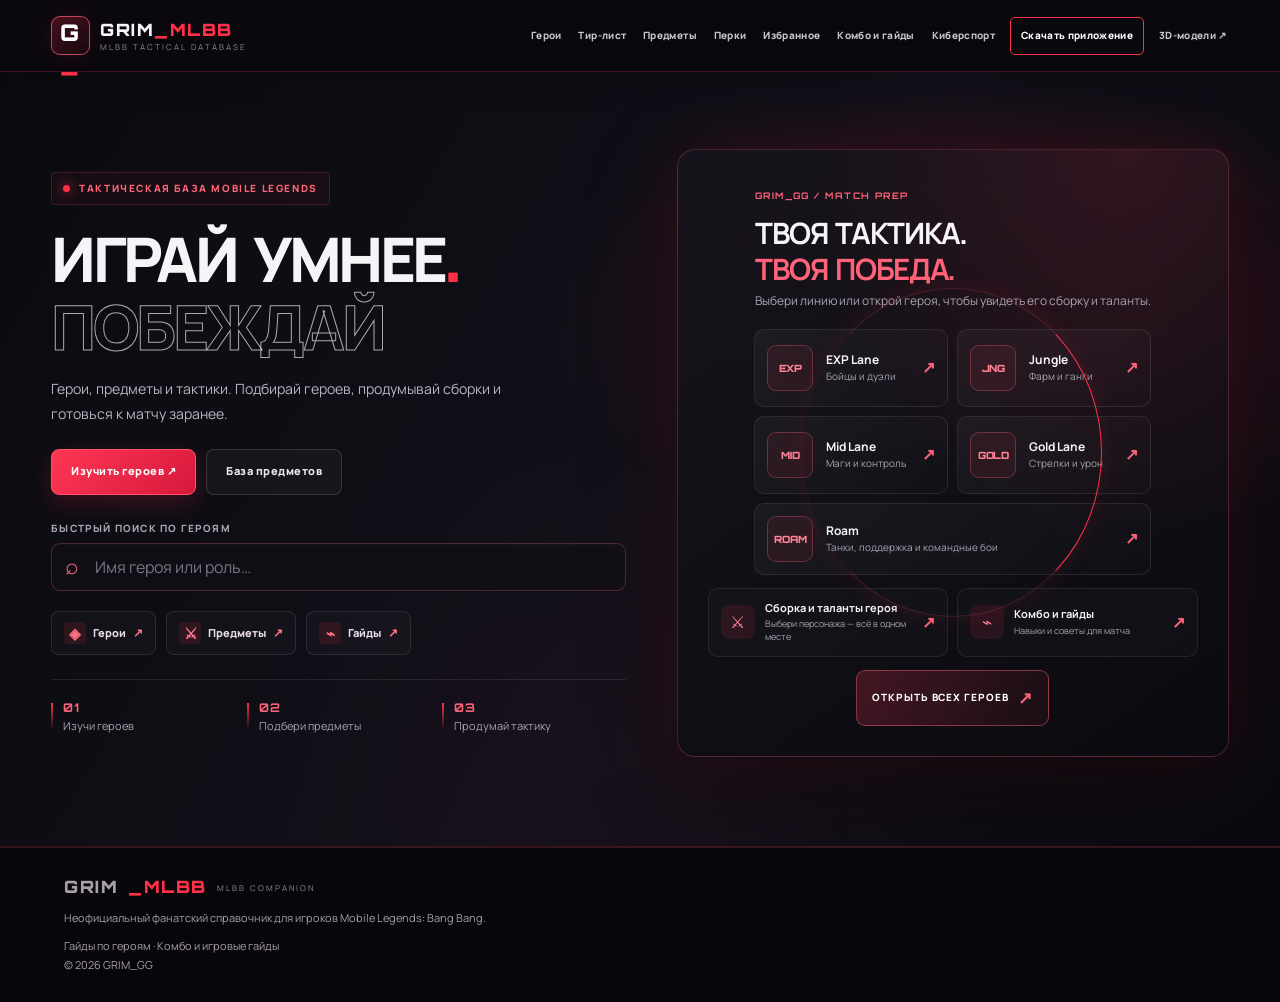
==== index.html @ c2c5fbc9 "Исправить текст и грамматику интерфейса Grim_gg" ====
<!doctype html>
<html lang="ru">
<head>
  <meta charset="utf-8">
  <meta name="viewport" content="width=device-width,initial-scale=1">
  <meta name="theme-color" content="#09080c">
  <meta name="mobile-web-app-capable" content="yes">
  <meta name="apple-mobile-web-app-capable" content="yes">
  <meta name="apple-mobile-web-app-status-bar-style" content="black-translucent">
  <link rel="manifest" href="manifest.webmanifest?v=2">
  <meta name="color-scheme" content="dark">
  <meta name="google-site-verification" content="r26Y9b_Xno3qT_99X2WC50KTbfL9F_zotZzxkOzpjQU" />
  <meta property="og:type" content="website">
  <meta property="og:locale" content="ru_UA">
  <meta property="og:site_name" content="Grim_gg">
  <meta property="og:title" content="Grim_gg — тактическая база Mobile Legends">
  <meta property="og:description" content="Изучай героев, подбирай сборки, настраивай таланты и тренируй комбо в Grim_gg — неофициальной тактической базе MLBB.">
  <meta property="og:url" content="https://2002ufepab-debug.github.io/Grim-gg-/">
  <meta name="twitter:card" content="summary">
  <link rel="canonical" href="https://2002ufepab-debug.github.io/Grim-gg-/">
  <link rel="icon" href="favicon.svg" type="image/svg+xml">
  <link rel="preconnect" href="https://fonts.googleapis.com">
  <link rel="preconnect" href="https://fonts.gstatic.com" crossorigin>
  <meta name="description" content="Grim_gg — неофициальная тактическая база Mobile Legends: герои по ролям, предметы, сборки, таланты, комбо и гайды.">
  <title>Grim_gg — тактическая база Mobile Legends</title>
  <link rel="stylesheet" href="styles.css?v=60">
  <link rel="stylesheet" href="talents.css?v=11">
  <link rel="stylesheet" href="layout-wide.css?v=18">
  <link rel="stylesheet" href="visual-refresh.css?v=2">
  <link rel="stylesheet" href="premium-update.css?v=8">
  <link rel="stylesheet" href="mobile-optimization.css?v=41">
  <script src="script.js?v=114" defer></script>
  <script src="talents.js?v=23" defer></script>
</head>
<body>
<a class="skip-link" href="#main-content">Перейти к содержимому</a>
<header class="site-header">
  <a class="brand" href="?page=home" aria-label="GRIM_GG — главная">
    <span class="brand-symbol">G<span>_</span></span>
    <span>GRIM<span class="red">_MLBB</span><small>MLBB TACTICAL DATABASE</small></span>
  </a>
  <button type="button" class="menu-toggle" id="menuToggle" aria-label="Открыть меню" aria-controls="nav" aria-expanded="false">☰</button>
  <nav class="nav" id="nav" aria-label="Основная навигация">
    <a href="?page=heroes">Герои</a>
    <a href="?page=tierlist">Тир-лист</a>
    <a href="?page=items">Предметы</a>
    <a href="?page=perks">Перки</a>
    <a href="?page=favorites">Избранное</a>
    <a href="?page=guides">Комбо и гайды</a>
    <a href="?page=esports">Киберспорт</a>
    <a class="nav-download" href="?page=download">Скачать приложение</a>
    <a href="https://mlbb.tools/models" target="_blank" rel="noopener noreferrer">3D-модели ↗</a>
  </nav>
</header>

<main id="main-content" data-ui-version="grim-mlbb-home-2">
<section class="hero-section" id="home">
  <div class="hero-copy">
    <div class="eyebrow"><span class="live-dot"></span> ТАКТИЧЕСКАЯ БАЗА MOBILE LEGENDS</div>
    <h1>ИГРАЙ УМНЕЕ<span class="red">.</span><br><span class="outline">ПОБЕЖДАЙ</span></h1>
    <p class="hero-desc">Герои, предметы и тактики. Подбирай героев, продумывай сборки и готовься к матчу заранее.</p>
    <div class="hero-actions">
      <a class="btn btn-red" href="?page=heroes">Изучить героев ↗</a>
      <a class="btn btn-ghost" href="?page=items">База предметов</a>
    </div>
    <div class="quick-hero-search" role="search">
      <label for="quickHeroSearch">БЫСТРЫЙ ПОИСК ПО ГЕРОЯМ</label>
      <div class="quick-hero-search-field">
        <input id="quickHeroSearch" type="search" autocomplete="off" placeholder="Имя героя или роль…" aria-label="Быстрый поиск героя" aria-controls="quickHeroResults" aria-autocomplete="list">
      </div>
      <div class="quick-hero-results" id="quickHeroResults" role="listbox" aria-label="Результаты поиска героев" hidden></div>
    </div>
    <nav class="hero-shortcuts" aria-label="Быстрый доступ к разделам">
      <a href="?page=heroes"><span class="shortcut-icon" aria-hidden="true">◈</span> Герои <span aria-hidden="true">↗</span></a>
      <a href="?page=items"><span class="shortcut-icon" aria-hidden="true">⚔</span> Предметы <span aria-hidden="true">↗</span></a>
      <a href="?page=guides"><span class="shortcut-icon" aria-hidden="true">⌁</span> Гайды <span aria-hidden="true">↗</span></a>
    </nav>
    <div class="hero-stats">
      <div><strong>01</strong><span>Изучи героев</span></div>
      <div><strong>02</strong><span>Подбери предметы</span></div>
      <div><strong>03</strong><span>Продумай тактику</span></div>
    </div>
  </div>
  <div class="hero-art home-hub" aria-label="Быстрый доступ к героям и тактике">
    <div class="home-hub-heading">
      <span class="hero-feature-label">GRIM_GG / MATCH PREP</span>
      <h2>ТВОЯ ТАКТИКА.<br><span>ТВОЯ ПОБЕДА.</span></h2>
      <p>Выбери линию или открой героя, чтобы увидеть его сборку и таланты.</p>
    </div>
    <div class="home-lane-grid" aria-label="Разделы по ролям">
      <a class="home-lane-card" href="?page=heroes&amp;role=Боец" data-home-role="Боец"><span class="home-lane-icon">EXP</span><strong>EXP Lane</strong><small>Бойцы и дуэли</small><span class="home-lane-arrow">↗</span></a>
      <a class="home-lane-card" href="?page=heroes&amp;role=Убийца" data-home-role="Убийца"><span class="home-lane-icon">JNG</span><strong>Jungle</strong><small>Фарм и ганги</small><span class="home-lane-arrow">↗</span></a>
      <a class="home-lane-card" href="?page=heroes&amp;role=Маг" data-home-role="Маг"><span class="home-lane-icon">MID</span><strong>Mid Lane</strong><small>Маги и контроль</small><span class="home-lane-arrow">↗</span></a>
      <a class="home-lane-card" href="?page=heroes&amp;role=Стрелок" data-home-role="Стрелок"><span class="home-lane-icon">GOLD</span><strong>Gold Lane</strong><small>Стрелки и урон</small><span class="home-lane-arrow">↗</span></a>
      <a class="home-lane-card home-lane-wide" href="?page=heroes" data-home-role="Все"><span class="home-lane-icon">ROAM</span><strong>Roam</strong><small>Танки, поддержка и командные бои</small><span class="home-lane-arrow">↗</span></a>
    </div>
    <div class="home-feature-links">
      <a class="home-feature-link" href="?page=heroes"><span class="home-feature-mark">⚔</span><span><strong>Сборка и таланты героя</strong><small>Выбери персонажа — всё в одном месте</small></span><span class="home-lane-arrow">↗</span></a>
      <a class="home-feature-link" href="?page=guides"><span class="home-feature-mark">⌁</span><span><strong>Комбо и гайды</strong><small>Навыки и советы для матча</small></span><span class="home-lane-arrow">↗</span></a>
    </div>
    <a class="home-all-heroes" href="?page=heroes">ОТКРЫТЬ ВСЕХ ГЕРОЕВ <span aria-hidden="true">↗</span></a>
  </div>

</section>

<section class="section section-muted" id="heroes">
  <div class="section-heading">
    <div><div class="eyebrow">01 / HERO DATABASE</div><h2>БАЗА <span class="red">ГЕРОЕВ</span></h2></div>
    <p>Ищи персонажей, фильтруй роли и сохраняй любимых.</p>
  </div>
  <input class="search" id="heroSearch" type="search" placeholder="Поиск героя…" aria-label="Поиск героя">
  <div class="filter-row" id="roleFilters">
    <button class="filter active" data-role="Все" data-role-count="Все">Все роли <span class="role-count">0</span></button>
    <button class="filter" data-role="Убийца" data-role-count="Убийца">Убийцы <span class="role-count">0</span></button>
    <button class="filter" data-role="Маг" data-role-count="Маг">Маги <span class="role-count">0</span></button>
    <button class="filter" data-role="Стрелок" data-role-count="Стрелок">Стрелки <span class="role-count">0</span></button>
    <button class="filter" data-role="Боец" data-role-count="Боец">Бойцы <span class="role-count">0</span></button>
    <button class="filter" data-role="Танк" data-role-count="Танк">Танки <span class="role-count">0</span></button>
    <button class="filter" data-role="Поддержка" data-role-count="Поддержка">Поддержка <span class="role-count">0</span></button>
  </div>
  <p class="count" id="heroCount" aria-live="polite" aria-atomic="true"></p>
  <div class="hero-grid" id="heroGrid"><p class="loading">Загружаем базу героев...</p></div>
  <p class="fine-print" id="heroSourceNote">Каталог героев и изображения предоставлены сторонним сообществом. Это неофициальные материалы, которые могут отставать от текущего патча.</p>
</section>


<section class="section section-muted page-hidden" id="hero-detail" aria-live="polite">
  <div class="section-heading">
    <div><div class="eyebrow">HERO INTELLIGENCE / PROFILE</div><h2>ПРОФИЛЬ <span class="red">ГЕРОЯ</span></h2></div>
    <a class="btn btn-ghost" href="?page=heroes">← Все герои</a>
  </div>
  <div id="heroDetailPage"></div>
</section>

<section class="section section-muted" id="tierlist">
  <div class="section-heading">
    <div><div class="eyebrow">02 / HERO TIER LIST</div><h2>ТИР-ЛИСТ <span class="red">ГЕРОЕВ</span></h2></div>
    <p>Ищи героев по имени и фильтруй список по уровню силы и ролям.</p>
  </div>
  <div class="tier-disclaimer">
    <strong>Тир-лист по общей статистике · патч 2.2.16a · 15.10.2026</strong>
    <p>Ранги отражают общий срез всех рангов, а не отдельную силу на каждой линии. Процент побед не отражает всей картины: на результат влияют сложность героя, составы команд и уровень игроков. <a href="https://mlbbhub.com/tier-list" target="_blank" rel="noopener noreferrer">Источник статистики MLBBHub</a>.</p>
  </div>
  <input class="search tier-search" id="tierSearch" type="search" placeholder="Найти героя в тир-листе…" aria-label="Поиск героя в тир-листе">
  <div class="filter-row tier-filters" id="tierFilters" aria-label="Фильтр по уровню">
    <button class="filter active" data-tier="Все">Все уровни</button>
    <button class="filter" data-tier="S">S — сильные</button>
    <button class="filter" data-tier="A">A — надёжные</button>
    <button class="filter" data-tier="B">B — средний уровень</button>
    <button class="filter" data-tier="C">C — ситуативные выборы</button>
    <button class="filter" data-tier="D">D — слабее в текущем срезе</button>
  </div>
  <div class="filter-row tier-role-filters" id="tierRoleFilters" aria-label="Фильтр по классу героя">
    <button class="filter active" data-tier-role="Все">Все классы</button>
    <button class="filter" data-tier-role="Убийца">Убийцы</button>
    <button class="filter" data-tier-role="Маг">Маги</button>
    <button class="filter" data-tier-role="Стрелок">Стрелки</button>
    <button class="filter" data-tier-role="Боец">Бойцы</button>
    <button class="filter" data-tier-role="Танк">Танки</button>
    <button class="filter" data-tier-role="Поддержка">Поддержка</button>
  </div>
  <p class="count" id="tierCount" aria-live="polite"></p>
  <div class="tier-grid" id="tierGrid"><p class="loading">Подготавливаем тир-лист...</p></div>
  <p class="fine-print">В тир-листе показаны герои, загруженные в базу на этом устройстве. Ранги основаны на общем срезе статистики всех рангов и не являются официальной оценкой разработчика. Перепроверяй рейтинг после крупных обновлений: баланс и эффективность героев могут меняться.</p>
</section>





<section class="section" id="items">
  <div class="section-heading">
    <div><div class="eyebrow">03 / ITEM DATABASE</div><h2>БАЗА <span class="red">ПРЕДМЕТОВ</span></h2></div>
    <p>Изучай назначение предметов и подбирай экипировку с учётом состава соперника.</p>
  </div>
  <input class="search" id="itemSearch" type="search" placeholder="Название или эффект…" aria-label="Поиск предмета">
  <div class="filter-row" id="itemFilters" aria-label="Категория предметов">
    <button class="filter active" data-category="Все">Все</button>
    <button class="filter" data-category="Attack">Физический урон</button>
    <button class="filter" data-category="Magic">Магия</button>
    <button class="filter" data-category="Defense">Защита</button>
    <button class="filter" data-category="Movement">Обувь</button>
    <button class="filter" data-category="Other">Прочее</button>
  </div>
  <p class="filter-caption">Быстрый подбор по задаче</p>
  <div class="filter-row item-purpose-filters" id="itemPurposeFilters" aria-label="Фильтр по назначению предмета">
    <button class="filter active" data-item-purpose="Все">Любое назначение</button>
    <button class="filter" data-item-purpose="Крит">Крит</button>
    <button class="filter" data-item-purpose="Скорость атаки">Скорость атаки</button>
    <button class="filter" data-item-purpose="Пробивание">Пробивание</button>
    <button class="filter" data-item-purpose="Антихил">Против лечения</button>
    <button class="filter" data-item-purpose="Выживаемость">Выживаемость</button>
    <button class="filter" data-item-purpose="Лечение и щиты">Лечение и щиты</button>
    <button class="filter" data-item-purpose="Перезарядка">Перезарядка</button>
  </div>
  <div class="item-tools">
    <label class="item-sort-label" for="itemSort">Сортировка
      <select id="itemSort" class="item-sort">
        <option value="default">По умолчанию</option>
        <option value="name">По названию</option>
        <option value="favorites">Избранное сначала</option>
      </select>
    </label>
    <label class="item-favorites-toggle"><input type="checkbox" id="itemOnlyFavorites"> Только избранное</label>
  </div>
  <p class="count" id="itemCount" aria-live="polite" aria-atomic="true"></p>
  <div class="item-grid" id="itemGrid"></div>
  <p class="fine-print">Описания объясняют назначение предметов. Точные параметры, цены и эффекты проверяй в клиенте игры после обновлений.</p>
</section>

<section class="section" id="perks">
  <div class="section-heading">
    <div><div class="eyebrow">04 / SPELLS & BLESSINGS</div><h2>ПЕРКИ <span class="red">И ЗАКЛИНАНИЯ</span></h2></div>
    <p>Возмездие и его усиления, а также четыре роум-благословения. Роум — это эффект, связанный с обувью, а не отдельная пара ботинок.</p>
  </div>
  <input class="search" id="perkSearch" type="search" placeholder="Поиск заклинания или эффекта…" aria-label="Поиск заклинания или эффекта">
  <div class="filter-row" id="perkFilters">
    <button class="filter active" data-perk-category="Все">Все</button>
    <button class="filter" data-perk-category="Jungle">Возмездие</button>
    <button class="filter" data-perk-category="Roam">Роум</button>
  </div>
  <p class="count" id="perkCount" aria-live="polite" aria-atomic="true"></p>
  <div class="item-grid" id="perkGrid"></div>
  <p class="fine-print">Названия и эффекты могут меняться после обновлений MLBB. Сверяй детали с актуальной версией игры.</p>
</section>

<section class="section section-muted" id="builds">
  <div class="section-heading">
    <div><div class="eyebrow">05 / BUILD LAB</div><h2>СБОРКИ <span class="red">И ТАЛАНТЫ</span></h2></div>
    <p>Каталог сборок для всех загруженных героев. Выбирай роль, находи персонажа и открывай варианты экипировки, эмблем и боевых заклинаний.</p>
  </div>
  <div class="build-hero-picker">
    <div class="build-hero-picker-heading"><h3>ВСЕ ГЕРОИ</h3><span>Выбери любого персонажа — сборка и таланты откроются ниже</span></div>
    <label class="build-hero-picker-search-label" for="buildHeroPickerSearch">Найти героя в каталоге</label>
    <input class="search build-hero-picker-search" id="buildHeroPickerSearch" type="search" autocomplete="off" placeholder="Например: Клинт, Фанни, Кадита…" aria-label="Поиск героя в списке сборок и талантов">
    <p class="build-hero-picker-count" id="buildHeroPickerCount" aria-live="polite">Загружаем список героев…</p>
    <div class="build-hero-avatars" id="buildHeroAvatars" aria-label="Все герои для выбора сборки и талантов"></div>
  </div>
  <input class="search build-search" id="buildSearch" type="search" placeholder="Найти героя для сборки…" aria-label="Поиск героя для сборки">
  <div class="filter-row" id="buildFilters" aria-label="Фильтр сборок по роли">
    <button class="filter active" data-build-role="Все">Все роли</button>
    <button class="filter" data-build-role="Убийца">Убийцы</button>
    <button class="filter" data-build-role="Маг">Маги</button>
    <button class="filter" data-build-role="Стрелок">Стрелки</button>
    <button class="filter" data-build-role="Боец">Бойцы</button>
    <button class="filter" data-build-role="Танк">Танки</button>
    <button class="filter" data-build-role="Поддержка">Поддержка</button>
  </div>
  <p class="count" id="buildCount" aria-live="polite"></p>
  <div class="build-grid" id="buildGrid"></div>
  <p class="fine-print">Для героев без индивидуальной карточки используется стартовый шаблон по роли. Он помечен отдельно и не выдаётся за проверенную мета-сборку. Актуальность предметов и талантов зависит от патча и состава соперника.</p>
</section>

<section class="section" id="favorites">
  <div class="section-heading">
    <div><div class="eyebrow">06 / YOUR COLLECTION</div><h2>МОЁ <span class="red">ИЗБРАННОЕ</span></h2></div>
    <p>Герои и предметы, которые ты добавил в избранное на этом устройстве.</p>
  </div>
  <div class="filter-row">
    <button class="filter active" id="favHeroesTab">Герои</button>
    <button class="filter" id="favItemsTab">Предметы</button>
  </div>
  <div class="hero-grid" id="favoritesGrid"></div>
  <p class="fine-print">Избранное хранится локально в браузере этого устройства.</p>
</section>

<section class="section section-muted" id="guides">
  <div class="section-heading">
    <div><div class="eyebrow">07 / SKILL LAB</div><h2>КОМБО <span class="red">И ГАЙДЫ</span></h2></div>
    <p>Пошаговые последовательности навыков и короткие игровые подсказки. Выбирай героя и тренируй комбо в своём темпе.</p>
  </div>
  <div class="combo-intro">
    <div class="combo-intro-mark" aria-hidden="true">⌁</div>
    <div><strong>ТРЕНИРУЙ ПОРЯДОК, А НЕ ПРОСТО НАЖАТИЯ</strong><p>Сначала отработай последовательность без спешки, затем добавляй перемещение, базовые атаки и выбор цели.</p></div>
  </div>
  <label class="combo-search-label" for="comboSearch">Найти героя или ситуацию</label>
  <input class="search combo-search" id="comboSearch" type="search" placeholder="Например, Фанни или контроль..." aria-label="Поиск комбо по герою или ситуации">
  <div class="filter-row combo-filters" id="comboFilters" aria-label="Фильтр комбо по роли">
    <button class="filter active" data-combo-role="Все">Все комбо</button>
    <button class="filter" data-combo-role="Убийца">Убийцы</button>
    <button class="filter" data-combo-role="Маг">Маги</button>
    <button class="filter" data-combo-role="Стрелок">Стрелки</button>
    <button class="filter" data-combo-role="Танк">Танки</button>
    <button class="filter" data-combo-role="Поддержка">Поддержка</button>
  </div>
  <p class="count" id="comboCount" aria-live="polite"></p>
  <div class="combo-grid" id="comboGrid"></div>
  <div class="guide-grid combo-basics">
    <article class="guide-card"><span class="guide-num">GUIDE_001</span><h3>ПЕРЕД ВХОДОМ В БОЙ</h3><p>Проверь мини-карту и положение союзников. Если ключевые умения контроля противника готовы, не входи в бой без плана отхода.</p></article>
    <article class="guide-card"><span class="guide-num">GUIDE_002</span><h3>ПОСЛЕ КОМБО</h3><p>Не стой на месте ради ещё одной атаки. Оцени здоровье, доступные навыки и численность команд, затем решай — продолжить бой или отступить.</p></article>
    <article class="guide-card"><span class="guide-num">GUIDE_003</span><h3>ТРЕНИРУЙ ПО ЧАСТЯМ</h3><p>Повтори порядок навыков отдельно, затем добавь перемещение и базовые атаки. Стабильное выполнение полезнее случайного быстрого нажатия.</p></article>
    <article class="guide-card"><span class="guide-num">GUIDE_004</span><h3>АДАПТИРУЙСЯ К МАТЧУ</h3><p>Комбо — это ориентир, а не обязательная цепочка. Против контроля, мобильных героев или нескольких соперников порядок действий может меняться.</p></article>
  </div>
  <p class="fine-print">Комбо Grim_gg — учебные ориентиры, а не официальные рекомендации разработчика. Названия и эффекты навыков, а также оптимальный порядок могут меняться после обновлений.</p>
</section>

<section class="section esports-section" id="esports">
  <div class="section-heading">
    <div><div class="eyebrow">08 / MLBB ESPORTS</div><h2>НОВОСТИ <span class="red">КИБЕРСПОРТА</span></h2></div>
    <p>Новости профессиональных команд, результаты турниров и ссылки на официальные расписания.</p>
  </div>
  <div class="esports-feature">
    <div class="esports-feature-mark" aria-hidden="true">GG<span>///</span></div>
    <div class="esports-feature-copy" id="esportsFeaturedNews">
      <span class="esports-tag">ПОСЛЕДНЯЯ НОВОСТЬ</span>
      <h3>Загружаем свежие новости MLBB…</h3>
      <p>Проверяем официальный новостной источник MOONTON Games.</p>
      <div class="esports-meta" id="esportsLastUpdated">Автоматическое обновление включено</div>
      <a class="esports-link" href="https://en.moonton.com/news/index.html" target="_blank" rel="noopener noreferrer">Открыть все новости ↗</a>
    </div>
  </div>
  <section class="esports-matches" aria-labelledby="esportsMatchesTitle">
    <div class="esports-subheading">
      <div><div class="eyebrow">MATCH CENTER / MPL PH S18</div><h3 id="esportsMatchesTitle">БЛИЖАЙШИЕ <span class="red">СОБЫТИЯ</span></h3></div>
      <span class="esports-match-note">Точное время и пары проверяй у организатора</span>
    </div>
    <div class="esports-match-grid">
      <article class="esports-match-card">
        <span class="esports-match-date">21 ОКТЯБРЯ</span>
        <div class="esports-versus"><strong>MPL PH S18</strong><span>•</span><strong>ПЛЕЙ-ОФФ</strong></div>
        <span class="esports-match-stage">Начало официального периода плей-офф · PhilSports Arena</span>
      </article>
      <article class="esports-match-card">
        <span class="esports-match-date">22 ОКТЯБРЯ</span>
        <div class="esports-versus"><strong>MPL PH S18</strong><span>•</span><strong>ПЛЕЙ-ОФФ</strong></div>
        <span class="esports-match-stage">Продолжение турнира · точные пары и время проверяй у организатора</span>
      </article>
      <article class="esports-match-card">
        <span class="esports-match-date">23–24 ОКТЯБРЯ</span>
        <div class="esports-versus"><strong>MPL PH S18</strong><span>•</span><strong>ПЛЕЙ-ОФФ</strong></div>
        <span class="esports-match-stage">Продолжение турнира · следи за официальной сеткой</span>
      </article>
      <article class="esports-match-card">
        <span class="esports-match-date">25 ОКТЯБРЯ</span>
        <div class="esports-versus"><strong>MPL PH S18</strong><span>•</span><strong>ФИНАЛЬНЫЙ ДЕНЬ</strong></div>
        <span class="esports-match-stage">Завершение плей-офф по официальному расписанию</span>
      </article>
    </div>
    <a class="esports-link" href="https://ph-mpl.com/schedule" target="_blank" rel="noopener noreferrer">Проверить актуальное расписание и результаты ↗</a>
    <p class="fine-print">Организатор может менять расписание. Не публикуем неподтверждённые пары и время матчей — сверяй их по официальной странице лиги.</p>
  </section>
  <div class="esports-grid" id="esportsNewsGrid" aria-live="polite">
    <article class="esports-card"><h3>Загружаем новости…</h3><p>Лента обновляется автоматически.</p></article>
  </div>
  <div class="esports-footer">
    <div><strong>Нужны ещё матчи?</strong><p>Расписание и результаты могут меняться. Проверяй время и счёт в источнике организатора.</p></div>
    <div class="esports-footer-links">
      <button class="btn btn-ghost" id="refreshEsportsNews" type="button">Обновить ленту ↻</button>
      <a class="btn btn-ghost" href="https://ph-mpl.com/schedule" target="_blank" rel="noopener noreferrer">MPL Philippines ↗</a>
      <a class="btn btn-red" href="https://esports.mobilelegends.com/" target="_blank" rel="noopener noreferrer">Официальный MLBB Esports ↗</a>
    </div>
  </div>
  <p class="fine-print esports-disclaimer">Grim_gg — фанатский справочный проект, не связанный с MOONTON Games. Новости собраны со страниц организаторов; лента автоматически собирается из доступных официальных публикаций MOONTON Games. Расписание и результаты матчей могут обновляться с задержкой и проверяются по ссылкам организаторов.</p>
</section>

<section class="section download-section page-hidden" id="download">
  <div class="section-heading">
    <div><div class="eyebrow">09 / INSTALL GRIM_GG</div><h2>GRIM_GG <span class="red">НА ТВОЁМ ТЕЛЕФОНЕ</span></h2></div>
    <p>Установи тактическую базу на главный экран и открывай её как отдельное приложение.</p>
  </div>
  <div class="download-intro">
    <span class="download-app-mark" aria-hidden="true">G<span>_</span></span>
    <div><h3>Твой помощник по MLBB — всегда под рукой</h3><p>Герои, сборки, таланты и гайды. После предварительной загрузки сайт поддерживает офлайн-режим.</p></div>
  </div>
  <div class="download-platform-grid">
    <article class="download-platform-card" id="downloadAndroid">
      <div class="download-platform-icon" aria-hidden="true">ANDROID</div>
      <h3>Для Android</h3>
      <p>Открой Grim_gg в Chrome и установи его на главный экран. Если браузер поддерживает быструю установку, кнопка ниже запустит её.</p>
      <button class="btn btn-red download-install-button" type="button" id="installAndroidApp">Установить на Android</button>
      <ol class="download-steps">
        <li>Открой этот сайт в Google Chrome.</li>
        <li>Нажми «Установить приложение», если появится предложение. Если нет — открой меню <strong>⋮</strong> и выбери «Установить приложение» или «Добавить на главный экран».</li>
        <li>Подтверди установку и запускай Grim_gg с иконки.</li>
      </ol>
    </article>
    <article class="download-platform-card" id="downloadApple">
      <div class="download-platform-icon" aria-hidden="true">iOS</div>
      <h3>Для iPhone</h3>
      <p>На iPhone Grim_gg устанавливается с помощью Safari — отдельный APK или скачивание из App Store для этого сайта не нужны.</p>
      <ol class="download-steps">
        <li>Открой Grim_gg в браузере <strong>Safari</strong>.</li>
        <li>Нажми кнопку «Поделиться» — значок квадрата со стрелкой вверх.</li>
        <li>Выбери «На экран Домой» (при необходимости — «Ещё»), затем нажми «Добавить».</li>
      </ol>
    </article>
  </div>
  <p class="download-status" id="installStatus" role="status" aria-live="polite">Grim_gg устанавливается с этого сайта. Установка добавляет ярлык-приложение и не удаляет данные браузера.</p>
  <p class="fine-print">Grim_gg — неофициальный фанатский справочник Mobile Legends: Bang Bang. Это веб-приложение (PWA), а не отдельный APK и не приложение из App Store. Для первоначальной загрузки и обновления данных нужен интернет.</p>
  <div class="download-footer-actions"><a class="btn btn-ghost" href="./">Открыть сайт</a><button class="btn btn-ghost" type="button" id="copySiteLink">Скопировать ссылку</button></div>
</section>

<section class="join-banner">
  <div><div class="eyebrow">YOUR NEXT MATCH STARTS HERE</div><h2>ТАКТИКА — ТВОЁ <span class="red">ПРЕИМУЩЕСТВО.</span></h2><p>Возвращайся в Grim_gg перед следующим матчем.</p></div>
  <a class="btn btn-red" href="?page=home">Наверх ↑</a>
</section>
</main>

<footer class="footer">
  <a class="brand brand-small" href="?page=home">GRIM<span class="red">_MLBB</span><small>MLBB COMPANION</small></a>
  <p>Неофициальный фанатский справочник для игроков Mobile Legends: Bang Bang.</p>
  <nav aria-label="Разделы сайта"><a href="hero-guide/">Гайды по героям</a> · <a href="combo-guides/">Комбо и игровые гайды</a></nav>
  <span>© <span id="year"></span> GRIM_GG</span>
</footer>
<div class="hero-detail-modal" id="heroDetailModal" hidden>
  <div class="hero-detail-backdrop" data-close-hero></div>
  <section class="hero-detail-modal-card" role="dialog" aria-modal="true" aria-labelledby="heroDetailModalTitle">
    <button class="hero-detail-close" type="button" data-close-hero aria-label="Закрыть профиль героя">×</button>
    <div id="heroDetailModalContent"></div>
  </section>
</div>
<div class="build-modal" id="buildModal" hidden>
  <div class="build-modal-backdrop" data-close-build></div>
  <section class="build-modal-card" role="dialog" aria-modal="true" aria-labelledby="buildModalTitle">
    <button class="build-modal-close" type="button" data-close-build aria-label="Закрыть сборку">×</button>
    <div class="eyebrow">GRIM_GG / HERO BUILD</div>
    <div id="buildModalContent"></div>
  </section>
</div>
<div class="toast" id="toast" role="status" aria-live="polite"></div>
<button type="button" class="back-to-top" id="backToTop" aria-label="Вернуться наверх" title="Наверх" hidden>↑</button>
  <script>
    if ("serviceWorker" in navigator) {
      window.addEventListener("load", () => {
        navigator.serviceWorker.register("./sw.js?v=13", { scope: "./" })
          .catch((error) => console.warn("Grim_gg: service worker registration failed", error));
      });
    }
  </script>
</body>
</html>
---- styles.css ----
@import url('https://fonts.googleapis.com/css2?family=Orbitron:wght@500;600;700;800;900&family=Manrope:wght@400;500;600;700;800&display=swap');

:root {
  --bg:#0b090c;
  --panel:#121014;
  --panel2:#19151b;
  --text:#f7f2f7;
  --muted:#a99eaa;
  --red:#ff3048;
  --border:#302630;
  --gold:#f1cc76;
}
* { box-sizing:border-box; }
html { scroll-behavior:smooth; scroll-padding-top:85px; }
body {
  margin:0;
  background:var(--bg);
  color:var(--text);
  font-family:Manrope,Arial,sans-serif;
  line-height:1.65;
}
body,button,input,select { font-family:Manrope,Arial,sans-serif; }
a { color:inherit; text-decoration:none; }
button,input,select { font-size:inherit; }
button { cursor:pointer; }
button:focus-visible,a:focus-visible,input:focus-visible,select:focus-visible,summary:focus-visible {
  outline:2px solid var(--red);
  outline-offset:3px;
}
.red,h1 .red,h2 .red,.footer .red { color:var(--red); }

.site-header {
  position:sticky;
  top:0;
  z-index:20;
  display:flex;
  align-items:center;
  justify-content:space-between;
  gap:20px;
  padding:13px 5%;
  background:#0b090cf5;
  border-bottom:1px solid var(--border);
  backdrop-filter:blur(14px);
}
.brand {
  display:flex;
  align-items:center;
  gap:10px;
  font-family:Orbitron,sans-serif;
  font-size:17px;
  font-weight:900;
  line-height:1.35;
  letter-spacing:1px;
}
.brand-symbol {
  display:grid;
  place-items:center;
  width:39px;
  height:39px;
  border:1px solid var(--red);
  color:white;
  font-size:23px;
}
.brand-symbol span { color:var(--red); }
.brand small {
  display:block;
  color:var(--muted);
  font:8px Manrope,sans-serif;
  letter-spacing:2px;
}
.nav { display:flex; gap:17px; align-items:center; }
.nav a { color:#d6cbd7; font-size:12px; }
.nav a:hover { color:var(--red); }
.menu-toggle {
  display:none;
  padding:7px 12px;
  color:white;
  background:var(--panel);
  border:1px solid var(--border);
  border-radius:5px;
}

.hero-section {
  position:relative;
  display:grid;
  grid-template-columns:1.1fr .9fr;
  align-items:center;
  gap:25px;
  min-height:540px;
  padding:65px 8% 85px;
  overflow:hidden;
  background:
    radial-gradient(ellipse at 82% 40%,#491521 0,transparent 38%),
    linear-gradient(125deg,#0b090c,#171017);
}
.hero-copy { position:relative; z-index:1; }
.eyebrow {
  color:#ff5367;
  font-size:10px;
  font-weight:800;
  letter-spacing:2px;
}
.live-dot {
  display:inline-block;
  width:7px;
  height:7px;
  margin-right:7px;
  background:var(--red);
  border-radius:50%;
  box-shadow:0 0 10px #ff3048;
}
h1,h2,h3 { font-family:Orbitron,Manrope,sans-serif; line-height:1.3; }
h1 {
  margin:22px 0;
  font-size:clamp(38px,6.5vw,75px);
  font-weight:900;
  letter-spacing:-2px;
  line-height:1.13;
}
.outline { color:transparent; -webkit-text-stroke:1px #f7f2f7; }
.hero-desc { max-width:490px; color:var(--muted); font-size:14px; }
.hero-actions { display:flex; flex-wrap:wrap; gap:10px; margin:25px 0; }
.btn {
  display:inline-flex;
  justify-content:center;
  align-items:center;
  padding:11px 16px;
  border:1px solid var(--red);
  border-radius:5px;
  font-size:12px;
  font-weight:800;
  transition:transform .2s,filter .2s;
}
.btn:hover { transform:translateY(-2px); filter:brightness(1.15); }
.btn-red { color:white; background:var(--red); }
.btn-ghost { background:transparent; border-color:#57404e; color:white; }
.hero-stats { display:flex; flex-wrap:wrap; gap:26px; margin-top:35px; }
.hero-stats div { display:grid; gap:3px; }
.hero-stats strong { color:var(--red); font:700 13px Orbitron,sans-serif; }
.hero-stats span { color:var(--muted); font-size:11px; }

.hero-art {
  position:relative;
  display:grid;
  place-items:center;
  width:100%;
  max-width:420px;
  aspect-ratio:1;
  justify-self:center;
}
.art-ring {
  position:absolute;
  border:1px solid #ff304852;
  border-radius:50%;
}
.ring-one { width:85%; height:85%; }
.ring-two { width:63%; height:63%; border-style:dashed; animation:spin 45s linear infinite; }
.art-cross { position:absolute; top:8%; right:15%; color:var(--red); font-size:35px; }
.art-core {
  display:grid;
  place-items:center;
  width:40%;
  height:40%;
  background:linear-gradient(145deg,#46131f,#130e15);
  border:2px solid var(--red);
  box-shadow:0 0 55px #ff304826,inset 0 0 25px #ff304820;
  transform:rotate(-8deg);
  font:900 clamp(40px,7vw,75px) Orbitron,sans-serif;
}
.art-core span { color:var(--red); font-size:15px; }
.art-label { position:absolute; color:#bdaeba; font:9px Orbitron,sans-serif; letter-spacing:2px; }
.label-top { top:7%; left:0; }
.label-bottom { right:0; bottom:9%; color:var(--red); }
.hero-bottom-line {
  position:absolute;
  right:8%;
  bottom:20px;
  left:8%;
  display:flex;
  justify-content:space-between;
  gap:15px;
  padding-top:12px;
  border-top:1px solid #ffffff1a;
  color:var(--muted);
  font-size:9px;
  letter-spacing:1px;
}
.hero-bottom-line a { color:#ff687a; }

.section { padding:62px 6%; scroll-margin-top:80px; }
.section-muted { background:#100d12; }
.section-heading {
  display:flex;
  align-items:end;
  justify-content:space-between;
  gap:25px;
  margin-bottom:25px;
}
.section-heading h2 { margin:7px 0 0; font-size:clamp(23px,3.7vw,36px); }
.section-heading>p { max-width:400px; margin:0; color:var(--muted); font-size:12px; }
.panel {
  padding:22px;
  background:var(--panel);
  border:1px solid var(--border);
  border-radius:9px;
}
.counter-panel { max-width:780px; }
.counter-panel label { display:block; margin-bottom:8px; font-size:13px; }
.counter-panel select { max-width:100%; }
select,.search {
  display:block;
  width:100%;
  max-width:500px;
  margin:0 0 14px;
  padding:12px 14px;
  color:var(--text);
  background:var(--panel);
  border:1px solid #493844;
  border-radius:6px;
}
.search:focus,select:focus { border-color:var(--red); outline:none; }
.counter-result {
  display:flex;
  gap:13px;
  align-items:flex-start;
  margin-top:18px;
  padding:16px;
  background:var(--panel2);
  border-left:3px solid var(--red);
}
.result-icon {
  display:grid;
  place-items:center;
  flex:0 0 36px;
  height:36px;
  background:#35141e;
  color:var(--red);
  font:800 20px Orbitron,sans-serif;
}
.counter-result strong { font-size:13px; }
.counter-result p { margin:5px 0 0; color:#d0c4d1; font-size:12px; }
.fine-print { color:#8e828f; font-size:10px; line-height:1.7; }

.filter-row { display:flex; flex-wrap:wrap; gap:7px; margin:18px 0; }
.filter {
  padding:8px 11px;
  color:#d9cfd9;
  background:var(--panel);
  border:1px solid var(--border);
  border-radius:5px;
  font-size:11px;
}
.filter:hover,.filter.active { color:white; background:var(--red); border-color:var(--red); }
.count { color:var(--muted); font-size:11px; }

.hero-grid,.item-grid { display:grid; grid-template-columns:repeat(4,minmax(0,1fr)); gap:14px; }
.hero-card,.item-card {
  min-width:0;
  overflow:hidden;
  background:var(--panel);
  border:1px solid var(--border);
  border-radius:8px;
  transition:border-color .2s,transform .2s;
}
.hero-card:hover,.item-card:hover { border-color:var(--red); transform:translateY(-2px); }
.hero-card:focus-within { border-color:var(--red); }
.hero-image-wrap {
  position:relative;
  display:grid;
  place-items:center;
  height:250px;
  overflow:hidden;
  isolation:isolate;
  background:
    radial-gradient(ellipse at 50% 78%,rgba(160,35,65,.28),transparent 58%),
    linear-gradient(145deg,#21131b 0%,#100e14 55%,#1a1118 100%);
}
.hero-image-wrap::before {
  content:"";
  position:absolute;
  inset:12px;
  border:1px solid rgba(255,255,255,.055);
  border-radius:5px;
  pointer-events:none;
  z-index:2;
}
.hero-image-wrap::after {
  content:"";
  position:absolute;
  inset:auto 0 0;
  height:30%;
  background:linear-gradient(transparent,rgba(9,8,12,.46));
  pointer-events:none;
  z-index:1;
}
.hero-image {
  position:relative;
  z-index:0;
  display:block;
  width:100%;
  height:100%;
  padding:8px 5px 0;
  object-fit:contain;
  object-position:center bottom;
  image-rendering:auto;
  filter:drop-shadow(0 7px 12px rgba(0,0,0,.34));
  backface-visibility:hidden;
}
.hero-image-open { overflow:hidden; }
.hero-image-open .hero-image { transition:transform .28s ease,filter .28s ease; }
.hero-image-open:hover .hero-image { transform:scale(1.045); filter:drop-shadow(0 9px 16px rgba(226,39,75,.2)); }
.hero-image-open { position:relative; display:grid; place-items:center; width:100%; height:100%; padding:0; border:0; background:transparent; cursor:pointer; }
.hero-image-open .hero-image { transition:transform .25s ease; }
.hero-image-open:hover .hero-image { transform:scale(1.035); }
.hero-image-hint { position:absolute; right:8px; bottom:8px; padding:5px 7px; color:#fff; background:#09070bdc; border:1px solid #6b3545; border-radius:4px; font-size:9px; opacity:.9; }
.hero-name-open { padding:0; border:0; background:transparent; color:inherit; font:inherit; font-weight:800; text-align:left; cursor:pointer; }
.hero-name-open:hover,.hero-name-open:focus-visible { color:#ff7b8b; }
.hero-image-fallback { color:var(--red); font:900 42px Orbitron,sans-serif; }
.hero-id {
  position:absolute;
  top:8px;
  left:8px;
  padding:4px 6px;
  background:#0b090ce8;
  color:#ff8b9a;
  font-size:9px;
  letter-spacing:1px;
}
.hero-card-content,.item-content { padding:13px; }
.hero-card h3,.item-card h3 { margin:2px 0 5px; font-size:15px; overflow-wrap:anywhere; }
.hero-role,.item-category { color:#ff6578; font-size:10px; }
.hero-tags { display:flex; flex-wrap:wrap; gap:5px; margin:9px 0; }
.hero-tags span {
  padding:3px 6px;
  color:#d6cad6;
  background:#251c27;
  border-radius:3px;
  font-size:9px;
}
details { margin-top:10px; padding-top:9px; border-top:1px solid var(--border); color:#cfc4d0; font-size:11px; }
summary { color:#ff7383; cursor:pointer; }
details p { line-height:1.7; }
.favorite-btn {
  width:100%;
  margin-top:10px;
  padding:8px;
  color:#e9dfe9;
  background:#211921;
  border:1px solid #41303e;
  border-radius:5px;
  font-size:11px;
}
.favorite-btn.saved { color:#ff8a9a; border-color:var(--red); }
.favorite-btn:hover { border-color:var(--red); }

.item-grid { grid-template-columns:repeat(3,minmax(0,1fr)); }
.item-image {
  display:block;
  width:72px;
  height:72px;
  object-fit:contain;
  filter:drop-shadow(0 4px 10px #0008);
}
.item-symbol {
  display:grid;
  place-items:center;
  width:72px;
  height:72px;
  margin:0 auto;
  color:#ff7788;
  background:linear-gradient(145deg,#46202d,#171319);
  border:1px solid #754052;
  border-radius:9px;
  font:800 20px Orbitron,sans-serif;
}
.item-image-wrap {
  display:grid;
  place-items:center;
  min-height:112px;
  padding:12px;
  background:radial-gradient(ellipse,#2e1a27,#171319 75%);
  border-bottom:1px solid var(--border);
}
.item-stats { color:#e5d9e6; font-size:11px; line-height:1.8; }
.item-description { color:#c5b8c7; font-size:11px; line-height:1.8; }
.item-tip { color:#ff9baa; font-size:11px; line-height:1.7; }
.item-price { color:var(--gold); font-size:11px; }

.build-grid,.guide-grid { display:grid; grid-template-columns:repeat(2,minmax(0,1fr)); gap:15px; }
.build-card,.guide-card {
  min-width:0;
  padding:19px;
  background:var(--panel);
  border:1px solid var(--border);
  border-radius:8px;
}
.build-card h3,.guide-card h3 { font-size:16px; }
.build-card p,.guide-card p { color:#c4b7c6; font-size:12px; line-height:1.8; }
.build-item-list { display:grid; gap:8px; margin-top:12px; }
.build-item-row { padding:10px; background:#1c171e; border-left:2px solid var(--red); }
.build-item-row strong { display:block; color:white; font-size:12px; }
.build-item-row span { color:#bcaebf; font-size:11px; }
.build-label,.guide-num { color:var(--red); font:10px Orbitron,sans-serif; letter-spacing:1px; }

.join-banner {
  display:flex;
  align-items:center;
  justify-content:space-between;
  gap:20px;
  margin:35px 6%;
  padding:28px;
  background:radial-gradient(ellipse at 85% 50%,#421521,#171017 65%);
  border:1px solid #512432;
  border-radius:9px;
}
.join-banner h2 { font-size:clamp(19px,3vw,28px); }
.join-banner p { color:var(--muted); font-size:12px; }
.footer { padding:28px 6%; border-top:1px solid var(--border); color:var(--muted); font-size:11px; }
.footer p { margin:10px 0; }

.toast {
  position:fixed;
  z-index:50;
  right:16px;
  bottom:16px;
  max-width:calc(100% - 32px);
  padding:12px 16px;
  background:#211720;
  border:1px solid #6c3344;
  border-radius:7px;
  color:white;
  font-size:12px;
  opacity:0;
  pointer-events:none;
  transform:translateY(8px);
  transition:opacity .2s,transform .2s;
}
.toast.show { opacity:1; transform:translateY(0); }
.loading,.empty-state { padding:18px; color:var(--muted); font-size:12px; }

@keyframes spin { to { transform:rotate(360deg); } }

@media(max-width:950px) {
  .nav { gap:10px; }
  .nav a { font-size:11px; }
  .hero-grid { grid-template-columns:repeat(3,minmax(0,1fr)); }
  .section-heading { align-items:flex-start; flex-direction:column; gap:10px; }
}
@media(max-width:650px) {
  .site-header { padding:11px 4%; }
  .menu-toggle { display:block; }
  .nav {
    display:none;
    position:absolute;
    top:100%;
    left:0;
    right:0;
    padding:16px 5%;
    background:#100d12;
    border-bottom:1px solid var(--border);
  }
  .nav.open { display:grid; grid-template-columns:repeat(2,minmax(0,1fr)); }
  .nav a { padding:7px 0; font-size:13px; }
  .brand { font-size:15px; }
  .brand-symbol { width:34px; height:34px; font-size:19px; }
  .hero-section { display:block; min-height:auto; padding:55px 6% 70px; }
  .hero-art { max-width:240px; margin:35px auto 10px; }
  .art-label { font-size:7px; }
  h1 { font-size:clamp(38px,12vw,60px); }
  .hero-stats { gap:16px; }
  .hero-stats span { font-size:9px; }
  .hero-bottom-line { left:6%; right:6%; font-size:7px; }
  .section { padding:43px 5%; }
  .hero-grid { grid-template-columns:repeat(2,minmax(0,1fr)); gap:9px; }
  .hero-image-wrap { height:155px; }
  .hero-card-content,.item-content { padding:10px; }
  .hero-card h3,.item-card h3 { font-size:13px; }
  .item-grid { grid-template-columns:repeat(2,minmax(0,1fr)); gap:9px; }
  .build-grid,.guide-grid { grid-template-columns:1fr; }
  .join-banner { margin:25px 5%; padding:20px; align-items:flex-start; flex-direction:column; }
}
@media(prefers-reduced-motion:reduce) {
  *,*::before,*::after { scroll-behavior:auto!important; animation:none!important; transition:none!important; }
}

/* Hero profile modal and full-page profile */
.hero-detail-modal[hidden] { display:none; }
.hero-detail-modal { position:fixed; inset:0; z-index:110; display:grid; place-items:center; padding:16px; }
.hero-detail-backdrop { position:absolute; inset:0; background:#050407e8; backdrop-filter:blur(6px); }
.hero-detail-modal-card { position:relative; width:min(760px,100%); max-height:92dvh; overflow:auto; padding:24px; background:#100d12; border:1px solid #6a293b; border-radius:12px; box-shadow:0 20px 80px #000b; }
.hero-detail-close { position:sticky; z-index:2; top:0; float:right; width:38px; height:38px; margin:-8px -8px 4px 12px; color:#fff; background:#251820; border:1px solid #654052; border-radius:6px; font-size:27px; line-height:1; cursor:pointer; }
.hero-detail-layout { display:grid; grid-template-columns:minmax(160px,.8fr) minmax(0,1.2fr); gap:22px; align-items:start; }
.hero-detail-art { height:300px; overflow:hidden; display:grid; place-items:center; background:radial-gradient(ellipse,#48202d,#171319 75%); border:1px solid var(--border); border-radius:8px; }
.hero-detail-art .hero-image { object-fit:contain; }
.hero-detail-copy h2 { margin:8px 0; font-size:clamp(24px,5vw,36px); overflow-wrap:anywhere; }
.hero-detail-tip { margin:18px 0; padding:14px; background:#1a141b; border:1px solid var(--border); border-radius:8px; }
.hero-detail-tip strong { color:#ff7b8b; }
.hero-detail-tip p { margin:6px 0 0; color:#d0c4d1; font-size:13px; line-height:1.8; }

.hero-talents-section { margin:22px 0; }
.hero-talent-grid { display:grid; grid-template-columns:repeat(3,minmax(0,1fr)); gap:10px; margin-top:12px; }
.hero-talent-card { min-width:0; padding:14px; background:linear-gradient(145deg,#211820,#151116); border:1px solid #49303d; border-radius:10px; }
.hero-talent-label { display:block; margin-bottom:7px; color:#ff8192; font-size:11px; font-weight:800; letter-spacing:.08em; text-transform:uppercase; }
.hero-talent-card p { margin:0; color:#e1d6df; font-size:12px; line-height:1.75; overflow-wrap:anywhere; }
.hero-talents-section > .fine-print { margin-top:12px; }
@media(max-width:640px) {
  .hero-talent-grid { grid-template-columns:1fr; gap:8px; }
  .hero-talent-card { padding:12px; }
}

.hero-detail-actions { display:grid; grid-template-columns:repeat(2,minmax(0,1fr)); gap:8px; }
.hero-detail-actions .favorite-btn { margin:0; }
#heroDetailPage { min-width:0; }
#heroDetailPage .hero-detail-layout { max-width:980px; margin:0 auto; }
#heroDetailPage .hero-detail-art { height:420px; }
#heroDetailPage .hero-detail-copy h2 { font-size:clamp(30px,5vw,46px); }
.hero-detail-actions a { display:flex; align-items:center; justify-content:center; text-align:center; }
/* Individual hero build modal */
.hero-build-btn { width:100%; margin:7px 0 2px; padding:9px 10px; font-size:10px; }
.build-modal[hidden] { display:none; }
.build-modal { position:fixed; inset:0; z-index:100; display:grid; place-items:center; padding:16px; }
.build-modal-backdrop { position:absolute; inset:0; background:#050407e8; backdrop-filter:blur(6px); }
.build-modal-card { position:relative; width:min(680px,100%); max-height:90dvh; overflow:auto; padding:24px; background:#100d12; border:1px solid #6a293b; border-radius:10px; box-shadow:0 20px 80px #000b; }
.build-modal-close { position:sticky; float:right; top:0; width:38px; height:38px; margin:-8px -8px 4px 12px; color:#fff; background:#251820; border:1px solid #654052; border-radius:6px; font-size:27px; line-height:1; }
.build-modal-card h2 { margin:10px 0 5px; font-size:clamp(22px,5vw,32px); }
.build-modal-card h3 { margin:0 0 10px; font-size:14px; }
.build-modal-subtitle { margin:0 0 20px; color:#c8b9c9; font-size:12px; }
.build-modal-section { padding:15px; background:#171219; border:1px solid var(--border); border-radius:8px; }
.build-modal .build-item-row { display:flex; align-items:center; gap:12px; }
.build-modal .build-item-row>div { display:grid; gap:2px; }
.build-slot { display:grid; place-items:center; flex:0 0 30px; height:30px; color:#ff7b8b; background:#35141e; font:700 11px Orbitron,sans-serif; }
.build-advice { display:grid; grid-template-columns:1fr; gap:4px; margin-top:15px; padding:15px; background:#171219; border-radius:8px; }
.build-advice strong { color:#ff7b8b; font-size:12px; }
.build-advice p { margin:0 0 10px; color:#d0c4d1; font-size:12px; }
.build-modal-note { color:#f1d4a1; font-size:12px; line-height:1.8; }
body.modal-open { overflow:hidden; }
@media(max-width:650px) {
 .hero-detail-modal { padding:8px; }
 .hero-detail-modal-card { padding:17px; max-height:94dvh; }
 .hero-detail-layout { grid-template-columns:1fr; gap:14px; }
 .hero-detail-art { height:230px; }
 #heroDetailPage .hero-detail-art { height:300px; }
 .hero-detail-actions { grid-template-columns:1fr; }
 .build-modal { padding:8px; }
 .build-modal-card { padding:17px; max-height:94dvh; }
 .hero-build-btn { font-size:10px; }
}

.build-variant-tabs { display:grid; grid-template-columns:repeat(3,minmax(0,1fr)); gap:7px; margin:15px 0; }
.build-variant { min-height:40px; padding:8px 6px; color:#d8cbd8; background:#171219; border:1px solid #392a38; border-radius:6px; font-size:11px; font-weight:800; }
.build-variant:hover,.build-variant.active { color:#fff; background:#421522; border-color:var(--red); box-shadow:inset 0 -2px 0 var(--red); }
.build-modal-card .build-item-list { gap:8px; }
.build-modal-card .build-item-row { padding:8px 0; border-bottom:1px solid #302630; }
.build-modal-card .build-item-row:last-child { border-bottom:0; }
.build-modal-card .build-item-row strong { font-size:12px; }
.build-modal-card .build-item-row span:not(.build-slot) { color:var(--muted); font-size:10px; }
@media(max-width:380px) { .build-variant-tabs { grid-template-columns:1fr; } .build-variant { min-height:36px; } }

.counter-result-inner { display:grid; gap:12px; width:100%; min-width:0; }
.counter-pick-list { display:grid; grid-template-columns:repeat(auto-fit,minmax(100px,1fr)); gap:8px; }
.counter-pick-chip { display:flex; flex-direction:column; gap:3px; padding:10px; border:1px solid #53303c; border-radius:7px; background:#1b1118; }
.counter-pick-chip strong { color:#fff; font-size:12px; }
.counter-pick-chip small,.counter-item-row small { color:var(--muted); font-size:10px; }
.counter-reason { margin:0; color:#d4c6d5; font-size:12px; }
.counter-build { margin-top:4px; padding:14px; border:1px solid #53303c; border-radius:8px; background:#130e14; }
.counter-build h3 { margin:0 0 10px; font-size:14px; }
.counter-item-list { display:grid; gap:7px; }
.counter-item-row { display:flex; align-items:center; gap:10px; padding:7px 0; border-bottom:1px solid #302630; }
.counter-item-row:last-child { border-bottom:0; }
.counter-item-row>div { display:grid; gap:2px; }
.counter-item-row strong { font-size:12px; }
.counter-build>p,.counter-help { margin:10px 0 0; color:#d4c6d5; font-size:11px; }
.counter-panel select { margin-bottom:12px; }


/* Visual hero builds: item icons and emblem/talent panels */
.build-modal-card .build-item-row { display:flex; align-items:center; gap:10px; }
.build-item-icon,.build-item-icon-fallback {
  display:grid;
  place-items:center;
  flex:0 0 48px;
  width:48px;
  height:48px;
  object-fit:contain;
  padding:4px;
  background:radial-gradient(ellipse,#4a2635,#1b131c 75%);
  border:1px solid #5a3444;
  border-radius:8px;
}
.build-item-icon-fallback { color:#ff7b8b; font-size:22px; }
.build-modal-card .build-item-row>div { min-width:0; }
.build-modal-card .build-item-row strong { display:block; line-height:1.4; }
.build-advice { gap:10px; }
.build-advice-card {
  display:flex;
  align-items:flex-start;
  gap:12px;
  padding:12px;
  background:#211720;
  border:1px solid #382733;
  border-radius:7px;
}
.build-advice-card>div { min-width:0; }
.build-advice-card p { margin:4px 0 0; }
.build-advice-icon {
  display:grid;
  place-items:center;
  flex:0 0 36px;
  width:36px;
  height:36px;
  color:#ff8292;
  background:#401b28;
  border:1px solid #6a293b;
  border-radius:8px;
  font-size:20px;
}
@media(max-width:420px) {
  .build-item-icon,.build-item-icon-fallback { flex-basis:42px; width:42px; height:42px; }
  .build-modal-card .build-item-row { gap:8px; }
  .build-advice-card { padding:10px; }
}


/* Ensure item artwork is visible inside the build popup */
.build-modal-card .build-item-row > img.build-item-icon {
  display:block !important;
  width:48px !important;
  min-width:48px;
  height:48px !important;
  min-height:48px;
  flex:0 0 48px !important;
  object-fit:contain !important;
  opacity:1 !important;
  visibility:visible !important;
}
.build-modal-card .build-item-row > .build-item-icon-fallback {
  display:grid !important;
  flex:0 0 48px !important;
  width:48px !important;
  height:48px !important;
  visibility:visible !important;
}



/* Grim_gg tier-list: searchable full roster, responsive compact cards */
.tier-disclaimer {
  max-width: 900px; margin: 0 0 18px; padding: 15px 17px;
  background: #171219; border: 1px solid #53303c; border-left: 3px solid var(--red); border-radius: 7px;
}
.tier-disclaimer strong { color: #ff7b8b; font-size: 12px; }
.tier-disclaimer p { margin: 6px 0 0; color: #d0c4d1; font-size: 11px; line-height: 1.8; }
.tier-search { max-width: 680px; margin-bottom: 12px; }
.tier-filters { margin: 12px 0 8px; }
.tier-filters .filter.active[data-tier="S"] { background:#a8213c; border-color:#ff5269; }
.tier-filters .filter.active[data-tier="A"] { background:#674126; border-color:#e5a56d; }
.tier-filters .filter.active[data-tier="B"] { background:#35395c; border-color:#8998ff; }
.tier-filters .filter.active[data-tier="C"] { background:#45384a; border-color:#b29bbb; }
.tier-grid { display:grid; grid-template-columns:repeat(4,minmax(0,1fr)); gap:13px; align-items:stretch; }
.tier-card { display:flex; min-width:0; overflow:hidden; flex-direction:column; background:var(--panel); border:1px solid var(--border); border-radius:8px; transition:border-color .2s,transform .2s; }
.tier-card:hover { border-color:var(--red); transform:translateY(-2px); }
.tier-card-art { position:relative; display:grid; place-items:center; height:145px; overflow:hidden; background:radial-gradient(ellipse,#48202d,#171319 75%); }
.tier-card-art .hero-image { width:100%; height:100%; object-fit:contain; }
.tier-rank { position:absolute; top:9px; left:9px; display:grid; place-items:center; width:34px; height:34px; color:#fff; background:#3b1723; border:1px solid #ff5269; border-radius:6px; font:900 18px Orbitron,sans-serif; box-shadow:0 4px 18px #0008; }
.tier-s { background:#7c1e31; border-color:#ff7184; }
.tier-a { background:#513024; border-color:#e5a56d; }
.tier-b { background:#2b304b; border-color:#8998ff; }
.tier-c { background:#302a35; border-color:#8c7d91; }
.tier-card-content { display:flex; flex:1; flex-direction:column; padding:12px; }
.tier-card-meta { display:flex; justify-content:space-between; align-items:center; flex-wrap:wrap; gap:5px; }
.tier-card-content h3 { margin:7px 0; font-size:14px; overflow-wrap:anywhere; }
.tier-role { color:#ff7b8b; font-size:10px; }
.tier-level-label { color:#9d909e; font:9px Orbitron,sans-serif; letter-spacing:.5px; }
.tier-role-tags { display:flex; flex-wrap:wrap; gap:5px; margin-bottom:8px; }
.tier-role-tags span { padding:3px 6px; color:#d6cad6; background:#251c27; border-radius:3px; font-size:9px; }
.tier-details { margin-top:auto; padding-top:8px; font-size:11px; }
.tier-details summary { display:inline-block; padding:5px 0; color:#ff8292; cursor:pointer; }
.tier-details p { margin:5px 0 0; color:#c5b8c7; font-size:11px; line-height:1.7; }
.tier-empty { grid-column:1/-1; padding:24px; text-align:center; background:var(--panel); border:1px solid var(--border); border-radius:8px; }
.tier-empty p { color:var(--muted); font-size:12px; }
@media(max-width:950px) { .tier-grid { grid-template-columns:repeat(3,minmax(0,1fr)); } }
@media(max-width:650px) {
  .tier-grid { grid-template-columns:repeat(2,minmax(0,1fr)); gap:9px; }
  .tier-card-art { height:125px; }
  .tier-card-content { padding:10px; }
  .tier-card-content h3 { font-size:13px; }
  .tier-card-meta { align-items:flex-start; flex-direction:column; gap:3px; }
  .tier-details summary { min-height:30px; }
}
@media(max-width:360px) { .tier-grid { grid-template-columns:1fr; } .tier-card-art { height:160px; } }


/* Skill combo library — responsive Grim_gg cards */
.combo-intro { display:flex; align-items:flex-start; gap:14px; max-width:900px; margin:0 0 22px; padding:17px; background:linear-gradient(110deg,#26121b,#171219 75%); border:1px solid #53303c; border-radius:8px; }
.combo-intro-mark { display:grid; place-items:center; flex:0 0 42px; width:42px; height:42px; color:#ff7b8b; background:#3a1723; border:1px solid #6a293b; border-radius:8px; font-size:28px; }
.combo-intro strong { color:#ff8a9a; font-size:12px; letter-spacing:.4px; }
.combo-intro p { margin:5px 0 0; color:#cbbdcd; font-size:12px; line-height:1.8; }
.combo-search-label { display:block; margin:12px 0 7px; color:#e9dfe9; font-size:12px; font-weight:700; }
.combo-search { max-width:680px; margin-bottom:10px; }
.combo-filters { margin:10px 0; }
.combo-grid { display:grid; grid-template-columns:repeat(2,minmax(0,1fr)); gap:14px; align-items:stretch; }
.combo-card { min-width:0; padding:17px; background:var(--panel); border:1px solid var(--border); border-radius:9px; }
.combo-card:hover { border-color:#704052; }
.combo-card-top { display:flex; align-items:center; justify-content:space-between; gap:8px; }
.combo-code { color:#ff7b8b; font:10px Orbitron,sans-serif; letter-spacing:1px; }
.combo-difficulty { padding:4px 7px; border:1px solid var(--border); border-radius:4px; font-size:10px; }
.difficulty-easy { color:#a8d7b2; background:#17251b; border-color:#31573b; }
.difficulty-medium { color:#f1cc76; background:#2b2115; border-color:#614a28; }
.difficulty-hard { color:#ff8a9a; background:#30151d; border-color:#713044; }
.combo-card-heading { display:flex; align-items:center; gap:11px; margin:16px 0; }
.combo-avatar { display:grid; place-items:center; flex:0 0 46px; width:46px; height:46px; color:#fff; background:radial-gradient(ellipse,#622337,#21131c); border:1px solid #794054; border-radius:8px; font:800 21px Orbitron,sans-serif; }
.combo-card-heading h3 { margin:0 0 3px; font-size:17px; }
.combo-role { color:var(--muted); font-size:11px; }
.combo-sequence { display:flex; align-items:stretch; gap:5px; padding:12px; background:#0d0a0e; border:1px solid #302630; border-radius:7px; overflow-x:auto; }
.combo-step { display:flex; flex:1 0 44px; min-width:38px; flex-direction:column; align-items:center; justify-content:center; gap:3px; padding:7px 3px; background:#211720; border:1px solid #4a2938; border-radius:5px; }
.combo-step b { display:grid; place-items:center; width:25px; height:25px; color:#fff; background:#4b1b2b; border-radius:5px; font:800 13px Orbitron,sans-serif; }
.combo-step small { color:#a99eaa; font-size:9px; white-space:nowrap; }
.combo-arrow { align-self:center; color:#ff5369; font-size:19px; }
.combo-details { margin-top:13px; padding-top:11px; border-top:1px solid var(--border); }
.combo-details summary { display:inline-flex; align-items:center; min-height:34px; color:#ff8292; font-size:12px; font-weight:700; }
.combo-details ol { padding-left:22px; color:#d4c6d5; font-size:12px; line-height:1.8; }
.combo-details li { padding-left:3px; margin:6px 0; }
.combo-tip { margin-top:12px; padding:12px; background:#20151d; border-left:2px solid var(--red); border-radius:0 5px 5px 0; }
.combo-tip strong { color:#ff8a9a; font-size:11px; }
.combo-tip p { margin:4px 0 0; color:#cfc1d0; font-size:11px; line-height:1.8; }
.combo-empty { grid-column:1/-1; padding:24px; text-align:center; background:var(--panel); border:1px solid var(--border); border-radius:8px; }
.combo-empty p { color:var(--muted); font-size:12px; }
.combo-basics { margin-top:22px; }
@media(max-width:800px) { .combo-grid { grid-template-columns:1fr; } }
@media(max-width:650px) {
  .combo-intro { gap:10px; padding:13px; }
  .combo-intro-mark { flex-basis:36px; width:36px; height:36px; font-size:24px; }
  .combo-intro strong { font-size:11px; }
  .combo-card { padding:13px; }
  .combo-card-heading { margin:13px 0; }
  .combo-card-heading h3 { font-size:16px; }
  .combo-sequence { gap:4px; padding:8px; }
  .combo-step { flex-basis:39px; min-width:34px; padding:6px 2px; }
  .combo-step b { width:23px; height:23px; font-size:12px; }
  .combo-step small { font-size:8px; }
}


/* Character artwork: use the full-resolution community assets without stretching */
.hero-image-wrap { isolation:isolate; }
.hero-image {
  display:block;
  max-width:100%;
  image-rendering:auto;
  filter:drop-shadow(0 8px 14px #0008) saturate(1.04) contrast(1.02);
  transition:filter .25s,transform .25s;
}
.hero-card:hover .hero-image {
  filter:drop-shadow(0 10px 18px #000a) saturate(1.08) contrast(1.03);
  transform:scale(1.025);
}
.hero-image-fallback {
  display:grid;
  place-items:center;
  width:100%;
  height:100%;
  min-height:70px;
  background:radial-gradient(ellipse,#45202d,#171319 75%);
}
.tier-card-art .hero-image { object-position:center center; }
.combo-avatar {
  overflow:hidden;
  padding:2px;
}
.combo-avatar .hero-image {
  display:block;
  width:100%;
  height:100%;
  object-fit:contain;
  object-position:center bottom;
  filter:drop-shadow(0 3px 5px #0008);
}
.combo-avatar .hero-image-fallback {
  width:100%;
  height:100%;
  min-height:0;
  border-radius:6px;
  font:800 19px Orbitron,sans-serif;
}
@media(max-width:650px) {
  .hero-image-wrap { height:168px; }
  .tier-card-art { height:135px; }
}
@media(prefers-reduced-motion:reduce) {
  .hero-image { transition:none; }
  .hero-card:hover .hero-image { transform:none; }
}


/* Page-style navigation: each section has its own URL (?page=...). */
.page-hidden { display: none !important; }
.nav a[aria-current="page"] { color: var(--red); }


/* Role filters with live hero totals */
#roleFilters { align-items:center; gap:8px; }
#roleFilters .filter { display:inline-flex; align-items:center; justify-content:center; gap:7px; min-height:38px; }
.role-count { display:inline-grid; place-items:center; min-width:20px; height:20px; padding:0 5px; color:#ff9baa; background:#2b1a25; border:1px solid #593044; border-radius:5px; font-size:10px; font-weight:800; font-variant-numeric:tabular-nums; }
#roleFilters .filter.active .role-count { color:#fff; background:#741f35; border-color:#ff91a1; }
@media(max-width:650px) { #roleFilters { display:flex; flex-wrap:nowrap; overflow-x:auto; padding:2px 1px 8px; margin-right:-1px; scrollbar-width:thin; } #roleFilters .filter { flex:0 0 auto; white-space:nowrap; } }


/* GRIM_GG visual refresh — polish pass, preserving existing layout and behavior */
:root {
  --panel: #111015;
  --panel2: #19151d;
  --border: #342631;
}
::selection { background: #ff3048; color: #fff; }
body {
  background:
    radial-gradient(ellipse at 12% 0%, #25101955, transparent 38rem),
    radial-gradient(ellipse at 92% 30%, #17101d55, transparent 34rem),
    var(--bg);
}
.site-header {
  box-shadow: 0 8px 28px #0005;
}
.nav a {
  position: relative;
  padding: 8px 0;
  transition: color .2s ease;
}
.nav a::after {
  content: "";
  position: absolute;
  left: 0; right: 100%; bottom: 1px;
  height: 2px;
  background: var(--red);
  transition: right .2s ease;
}
.nav a:hover::after, .nav a:focus-visible::after { right: 0; }
.brand-symbol {
  border-radius: 8px 2px 8px 2px;
  box-shadow: 0 0 22px #ff30481c, inset 0 0 18px #ff304810;
}
.btn, .filter, .favorite-btn, .search, select {
  transition: border-color .2s ease, background .2s ease, transform .2s ease, box-shadow .2s ease;
}
.btn-red { box-shadow: 0 7px 22px #ff304825; }
.btn-red:hover { box-shadow: 0 9px 28px #ff304840; transform: translateY(-1px); }
.search, select {
  border-radius: 10px;
  background: linear-gradient(145deg, #17131a, #100e12);
}
.search:focus, select:focus {
  border-color: #ff5368;
  box-shadow: 0 0 0 3px #ff30481c;
  outline: none;
}
.hero-card, .item-card, .tier-card, .build-card, .guide-card {
  border-radius: 12px;
  border-color: #332631;
  box-shadow: 0 8px 22px #0002;
}
.hero-card, .item-card, .tier-card, .build-card {
  transition: border-color .22s ease, transform .22s ease, box-shadow .22s ease;
}
.hero-card:hover, .item-card:hover, .tier-card:hover, .build-card:hover {
  border-color: #a72d45;
  box-shadow: 0 12px 30px #0005, 0 0 0 1px #ff30480c;
  transform: translateY(-4px);
}
.hero-image-wrap, .tier-card-art {
  background:
    radial-gradient(ellipse at 50% 65%, #70263a55, transparent 65%),
    linear-gradient(145deg, #201923, #100e12 72%);
}
.hero-image-wrap::after, .tier-card-art::after {
  content: "";
  position: absolute;
  inset: auto 0 0;
  height: 36%;
  pointer-events: none;
  background: linear-gradient(transparent, #111015aa);
}
.hero-image-wrap .hero-image, .tier-card-art .hero-image {
  position: relative;
  z-index: 1;
  filter: drop-shadow(0 10px 15px #0009) saturate(1.08) contrast(1.04);
}
.hero-card h3, .item-card h3, .tier-card-content h3 {
  letter-spacing: -.02em;
}
.hero-tags span {
  border: 1px solid #49303e;
  border-radius: 5px;
}
.favorite-btn {
  border-radius: 7px;
}
.favorite-btn:hover, .favorite-btn.saved {
  background: #ff304812;
}
.item-image-wrap {
  min-height: 88px;
  background:
    radial-gradient(circle at center, #49203355, transparent 70%),
    linear-gradient(145deg, #1b161e, #100e12);
}
.item-image {
  width: 64px;
  height: 64px;
  filter: drop-shadow(0 5px 9px #0009) saturate(1.08);
  transition: transform .2s ease, filter .2s ease;
}
.item-card:hover .item-image {
  transform: scale(1.07);
  filter: drop-shadow(0 7px 12px #000a) saturate(1.15);
}
.item-symbol {
  width: 64px;
  height: 64px;
  border-radius: 12px;
  box-shadow: inset 0 0 18px #ff304812;
}
.section-heading h2 { letter-spacing: -.035em; }
.eyebrow { letter-spacing: .16em; }
.filter {
  border-radius: 7px;
}
.filter.active {
  box-shadow: 0 4px 14px #ff304822;
}
.fine-print { max-width: 900px; }
.footer {
  border-top-color: #382733;
}
:focus-visible {
  outline-color: #ff6578;
}
@media (max-width: 650px) {
  .site-header { box-shadow: 0 5px 18px #0006; }
  .hero-card, .item-card, .tier-card, .build-card { border-radius: 10px; }
  .hero-image-wrap { background:
    radial-gradient(ellipse at 50% 65%, #70263a55, transparent 65%),
    linear-gradient(145deg, #201923, #100e12 72%); }
  .item-image-wrap { min-height: 78px; }
  .item-image, .item-symbol { width: 58px; height: 58px; }
  .hero-card:hover, .item-card:hover, .tier-card:hover, .build-card:hover { transform: none; }
}
@media (prefers-reduced-motion: reduce) {
  *, *::before, *::after { scroll-behavior: auto !important; transition-duration: .01ms !important; animation-duration: .01ms !important; }
}


/* Final polish: active navigation, fallback artwork, and accessible states */
.nav a[aria-current="page"] {
  color: #fff;
}
.nav a[aria-current="page"]::after {
  right: 0;
  box-shadow: 0 0 12px #ff304866;
}
.hero-image-fallback {
  position: relative;
  isolation: isolate;
  color: #ff6d82;
  font-size: clamp(44px, 5vw, 60px);
  text-shadow: 0 0 24px #ff304855;
}
.hero-image-fallback::before {
  content: "";
  position: absolute;
  inset: 18%;
  z-index: -1;
  border: 1px solid #ff53682e;
  border-radius: 18px 3px 18px 3px;
  transform: rotate(45deg);
  pointer-events: none;
}
.hero-art {
  border-radius: 18px;
}
.art-ring {
  filter: drop-shadow(0 0 12px #ff30481c);
}
.art-core {
  text-shadow: 0 0 28px #ff304855;
}
.section-heading {
  gap: 22px;
}
.section-heading p {
  max-width: 390px;
}
.empty-state, .loading {
  padding: 22px;
  color: var(--muted);
  background: linear-gradient(145deg, #17131a, #100e12);
  border: 1px dashed #49303e;
  border-radius: 10px;
}
.build-modal-card {
  border: 1px solid #6c3448;
  box-shadow: 0 24px 80px #000b, 0 0 40px #ff304810;
}
.toast {
  box-shadow: 0 12px 34px #0008;
}
@media (max-width: 650px) {
  .section-heading { gap: 8px; }
  .section-heading p { max-width: none; }
  .hero-art { border-radius: 14px; }
}


/* GRIM_GG — subtle premium finish, keeping the black/red identity */
:root {
  --surface-highlight: #211720;
  --accent-soft: #ff304818;
}
html { scroll-padding-top: 88px; }
body {
  background-image:
    linear-gradient(#ffffff03 1px, transparent 1px),
    linear-gradient(90deg, #ffffff03 1px, transparent 1px),
    radial-gradient(ellipse at 12% 0%, #3b142455, transparent 38rem),
    radial-gradient(ellipse at 92% 30%, #20112644, transparent 34rem);
  background-size: 34px 34px, 34px 34px, auto, auto;
  background-attachment: fixed;
}
.hero-section {
  isolation: isolate;
}
.hero-section::before {
  content: "";
  position: absolute;
  z-index: -1;
  inset: 8% auto 14% 0;
  width: min(38vw, 440px);
  pointer-events: none;
  background: linear-gradient(90deg, #ff30480c, transparent);
  filter: blur(12px);
}
.section {
  position: relative;
}
.section + .section::before {
  content: "";
  position: absolute;
  top: 0;
  left: max(22px, calc((100% - 1180px) / 2));
  right: max(22px, calc((100% - 1180px) / 2));
  height: 1px;
  background: linear-gradient(90deg, transparent, #66304488 18%, #66304488 82%, transparent);
  pointer-events: none;
}
.section-heading h2 {
  text-wrap: balance;
}
.section-heading > div:first-child {
  position: relative;
}
.section-heading > div:first-child::before {
  content: "";
  display: block;
  width: 30px;
  height: 3px;
  margin-bottom: 12px;
  border-radius: 3px;
  background: linear-gradient(90deg, var(--red), #ff9baa);
  box-shadow: 0 0 14px #ff304833;
}
.hero-card, .item-card, .tier-card, .build-card, .guide-card {
  background: linear-gradient(155deg, #19141c 0%, #121015 72%);
}
.hero-tags span, .item-category {
  background: #211720;
}
.btn:focus-visible, .filter:focus-visible, .favorite-btn:focus-visible {
  outline: 2px solid #ff8a9a;
  outline-offset: 3px;
}
@media (max-width: 650px) {
  html { scroll-padding-top: 72px; }
  body { background-attachment: scroll; background-size: 28px 28px, 28px 28px, auto, auto; }
  .hero-section::before { width: 72vw; opacity: .7; }
  .section + .section::before {
    left: 18px;
    right: 18px;
  }
  .section-heading > div:first-child::before {
    width: 24px;
    margin-bottom: 9px;
  }
}
@media (prefers-reduced-motion: reduce) {
  html { scroll-behavior: auto; }
}


/* Responsive catalog density and all-hero build directory */
@media (min-width: 1200px) {
  .hero-grid { grid-template-columns: repeat(5, minmax(0, 1fr)); }
}
@media (min-width: 651px) and (max-width: 950px) {
  .hero-grid { grid-template-columns: repeat(4, minmax(0, 1fr)); }
}
@media (max-width: 650px) {
  .hero-grid { grid-template-columns: repeat(3, minmax(0, 1fr)); gap: 8px; }
  .hero-image-wrap { height: 126px; }
  .hero-card-content { padding: 9px; }
  .hero-card h3 { font-size: 12px; }
  .hero-role { font-size: 9px; }
  .hero-card .favorite-btn { width: 100%; padding: 7px 4px; font-size: 9px; }
  .build-search { width: 100%; }
  #buildFilters { display: flex; flex-wrap: nowrap; overflow-x: auto; padding-bottom: 8px; }
  #buildFilters .filter { flex: 0 0 auto; white-space: nowrap; }
}
@media (max-width: 380px) {
  .hero-grid { grid-template-columns: repeat(2, minmax(0, 1fr)); }
  .hero-image-wrap { height: 150px; }
}
.build-open-button { margin-top: 10px; width: 100%; }
.build-item-row { min-width: 0; }
.build-item-row > strong, .build-item-row > span:last-child { overflow-wrap: anywhere; }


/* Hero profile: keep skills and build together in a readable, mobile-first layout. */
.hero-detail-section {
  margin-top: 22px;
  padding: 18px;
  border: 1px solid var(--border);
  border-radius: 10px;
  background: linear-gradient(145deg, var(--panel2), var(--panel));
}
.hero-detail-section h3 { margin: 0 0 12px; }
.hero-build-inline-heading {
  display: flex;
  align-items: flex-end;
  justify-content: space-between;
  gap: 14px;
  margin-bottom: 14px;
}
.hero-build-inline-heading p {
  margin: 0;
  color: var(--muted);
  font-size: 13px;
  text-align: right;
}
.hero-skill-steps { padding-left: 22px; }
.hero-skill-steps li { margin: 8px 0; color: var(--text); line-height: 1.55; }
.hero-build-inline .build-item-list { margin: 14px 0; }
@media (max-width: 620px) {
  .hero-detail-section { padding: 13px; margin-top: 16px; }
  .hero-build-inline-heading { display: block; }
  .hero-build-inline-heading p { margin-top: 6px; text-align: left; }
}


/* Compact multi-column catalogs: zoom artwork out slightly and fit more cards per row. */
.hero-grid,
.item-grid {
  align-items: stretch;
}
@media (min-width: 1200px) {
  .hero-grid { grid-template-columns: repeat(5, minmax(0, 1fr)); }
  .item-grid { grid-template-columns: repeat(5, minmax(0, 1fr)); }
}
@media (min-width: 651px) and (max-width: 1199px) {
  .hero-grid { grid-template-columns: repeat(4, minmax(0, 1fr)); }
  .item-grid { grid-template-columns: repeat(4, minmax(0, 1fr)); }
}
.hero-image-wrap .hero-image {
  transform: scale(.88);
  transform-origin: center center;
}
.hero-card:hover .hero-image-wrap .hero-image {
  transform: scale(.92);
}
@media (max-width: 650px) {
  .hero-grid { grid-template-columns: repeat(3, minmax(0, 1fr)); gap: 8px; }
  .item-grid { grid-template-columns: repeat(3, minmax(0, 1fr)); gap: 8px; }
  .hero-image-wrap { height: 118px; }
  .hero-card-content, .item-content { padding: 8px; }
  .hero-card h3, .item-card h3 { font-size: 12px; }
  .hero-image-wrap .hero-image { transform: scale(.84); }
  .hero-card:hover .hero-image-wrap .hero-image { transform: scale(.88); }
  .item-image, .item-symbol { width: 50px; height: 50px; }
}
@media (max-width: 380px) {
  .hero-grid, .item-grid { grid-template-columns: repeat(2, minmax(0, 1fr)); }
  .hero-image-wrap { height: 142px; }
  .hero-image-wrap .hero-image { transform: scale(.9); }
  .hero-card:hover .hero-image-wrap .hero-image { transform: scale(.94); }
}


/* Accessibility and finish pass: clear focus, readable spacing, and thumb-friendly controls. */
.skip-link {
  position: fixed;
  z-index: 300;
  top: 10px;
  left: 10px;
  padding: 12px 16px;
  color: #fff;
  background: #a8213c;
  border: 2px solid #ff9baa;
  border-radius: 8px;
  transform: translateY(-160%);
  transition: transform .18s ease;
}
.skip-link:focus { transform: translateY(0); }
#main-content { min-width: 0; }
main > section { scroll-margin-top: 90px; }
button, a, input, select, textarea { -webkit-tap-highlight-color: #ff304825; }
button:focus-visible, a:focus-visible, input:focus-visible, select:focus-visible, textarea:focus-visible {
  outline: 2px solid #ff9baa;
  outline-offset: 3px;
}
.search, select, textarea, input { max-width: 100%; }
img { max-width: 100%; }
.back-to-top[hidden] { display: none !important; }
.back-to-top {
  position: fixed;
  z-index: 80;
  right: max(16px, env(safe-area-inset-right));
  bottom: max(16px, env(safe-area-inset-bottom));
  display: grid;
  place-items: center;
  width: 48px;
  height: 48px;
  color: #fff;
  background: linear-gradient(145deg, #a8213c, #5a1728);
  border: 1px solid #ff8292;
  border-radius: 14px;
  box-shadow: 0 8px 28px #0008, 0 0 20px #ff30481c;
  font-size: 26px;
  font-weight: 800;
  cursor: pointer;
  opacity: 0;
  transform: translateY(8px);
  transition: opacity .18s ease, transform .18s ease, box-shadow .18s ease;
}
.back-to-top.is-visible { opacity: 1; transform: translateY(0); }
.back-to-top:hover { box-shadow: 0 10px 32px #000a, 0 0 24px #ff304833; }
.site-header { padding-top: max(12px, env(safe-area-inset-top)); }
.section { scroll-margin-top: 88px; }
.hero-card, .item-card, .tier-card, .build-card, .guide-card, .combo-card {
  overflow-wrap: anywhere;
}
.hero-card .favorite-btn, .item-card .favorite-btn { min-height: 38px; }
@media (max-width: 650px) {
  main > section { scroll-margin-top: 74px; }
  .skip-link { font-size: 14px; }
  .back-to-top { right: max(12px, env(safe-area-inset-right)); bottom: max(12px, env(safe-area-inset-bottom)); }
  .nav a { min-height: 42px; display: flex; align-items: center; }
  .search, select { min-height: 44px; font-size: 16px; }
  .hero-detail-modal-card, .build-modal-card { overflow-x: hidden; }
}
@media (prefers-reduced-motion: reduce) {
  .skip-link, .back-to-top { transition: none !important; }
}


/* Visual refinement pass: clearer hierarchy, active navigation, and consistent card polish. */
:root {
  color-scheme: dark;
  --surface-glass: rgba(19, 15, 21, .88);
  --red-soft: #ff7b8b;
}
::selection { color: #fff; background: #a8213c; }
html { scroll-padding-top: 86px; }
body {
  background:
    radial-gradient(ellipse at 50% -15%, rgba(103, 25, 44, .16), transparent 42%),
    var(--bg);
}
.site-header {
  background: rgba(11, 9, 12, .88);
  box-shadow: 0 8px 28px rgba(0, 0, 0, .16);
}
.brand { flex-shrink: 0; transition: opacity .18s ease; }
.brand:hover { opacity: .86; }
.brand-symbol {
  border-radius: 9px 3px 9px 3px;
  box-shadow: inset 0 0 18px rgba(255, 48, 72, .12), 0 0 20px rgba(255, 48, 72, .08);
}
.nav a {
  position: relative;
  padding: 9px 0;
  transition: color .18s ease;
}
.nav a::after {
  position: absolute;
  right: 0;
  bottom: 2px;
  left: 0;
  height: 2px;
  content: "";
  background: var(--red);
  transform: scaleX(0);
  transform-origin: left;
  transition: transform .18s ease;
}
.nav a:hover::after,
.nav a[aria-current="page"]::after { transform: scaleX(1); }
.nav a[aria-current="page"] { color: #fff; }
.hero-section {
  isolation: isolate;
  background:
    radial-gradient(ellipse at 82% 42%, rgba(105, 24, 43, .64) 0, transparent 39%),
    radial-gradient(ellipse at 12% 100%, rgba(60, 23, 40, .25), transparent 35%),
    linear-gradient(125deg, #0b090c, #171017);
}
.hero-section::before {
  position: absolute;
  z-index: -1;
  inset: 0;
  pointer-events: none;
  content: "";
  opacity: .18;
  background-image: linear-gradient(rgba(255,255,255,.035) 1px, transparent 1px), linear-gradient(90deg, rgba(255,255,255,.035) 1px, transparent 1px);
  background-size: 42px 42px;
  mask-image: linear-gradient(to right, transparent, #000 65%);
}
.hero-art { filter: drop-shadow(0 18px 38px rgba(0,0,0,.2)); }
.art-core { border-radius: 18px 5px 18px 5px; }
.section {
  position: relative;
  padding-top: clamp(42px, 6vw, 72px);
  padding-bottom: clamp(42px, 6vw, 72px);
}
.section-heading { margin-bottom: 28px; }
.section-heading h2 { letter-spacing: -.035em; }
.section-heading .eyebrow { display: inline-flex; align-items: center; gap: 8px; }
.search, select, textarea {
  border-color: #3a2b38;
  box-shadow: inset 0 1px 0 rgba(255,255,255,.025);
  transition: border-color .18s ease, box-shadow .18s ease;
}
.search:focus, select:focus, textarea:focus {
  border-color: var(--red);
  box-shadow: 0 0 0 3px rgba(255,48,72,.12);
}
.filter {
  min-height: 36px;
  transition: border-color .18s ease, background .18s ease, transform .18s ease;
}
.filter:hover { transform: translateY(-1px); }
.filter.active {
  box-shadow: inset 0 0 0 1px rgba(255,255,255,.05), 0 4px 16px rgba(255,48,72,.08);
}
.hero-card, .item-card, .tier-card, .build-card, .guide-card, .combo-card {
  border-color: #30242f;
  box-shadow: 0 8px 22px rgba(0,0,0,.08);
}
.hero-card:hover, .item-card:hover, .tier-card:hover, .build-card:hover, .guide-card:hover, .combo-card:hover {
  border-color: rgba(255, 83, 103, .7);
  box-shadow: 0 12px 28px rgba(0,0,0,.22), 0 0 0 1px rgba(255,48,72,.05);
}
.hero-image-wrap {
  background:
    radial-gradient(ellipse at 50% 70%, rgba(118, 34, 54, .36), transparent 62%),
    linear-gradient(145deg, #1d151f, #100d12);
}
.item-card .item-image-wrap {
  background: radial-gradient(ellipse, rgba(111, 32, 51, .22), transparent 72%);
}
.panel, .hero-detail-section, .tier-disclaimer, .combo-intro {
  border-color: #382936;
  box-shadow: 0 10px 30px rgba(0,0,0,.08);
}
.count {
  color: #b7a8b8;
  font-size: 12px;
  line-height: 1.6;
}
.empty-state, .combo-empty {
  padding: 22px;
  color: var(--muted);
  background: linear-gradient(145deg, #171219, #100d12);
  border: 1px dashed #4b3546;
  border-radius: 9px;
}
.btn { border-radius: 7px; }
.btn-red { box-shadow: 0 6px 18px rgba(255,48,72,.13); }
.btn-red:hover { box-shadow: 0 8px 22px rgba(255,48,72,.22); }
.footer {
  border-top: 1px solid #2c202b;
  background: #09070a;
}
.back-to-top { backdrop-filter: blur(12px); }
@media (min-width: 951px) {
  .nav { gap: clamp(10px, 1.2vw, 19px); }
}
@media (max-width: 950px) {
  .site-header { gap: 12px; }
  .nav { gap: 12px; }
  .nav a { font-size: 11px; }
}
@media (max-width: 760px) {
  .section-heading { align-items: flex-start; flex-direction: column; gap: 9px; }
  .section-heading > p { max-width: 620px; }
  .hero-section { padding-top: 46px; }
  .hero-art { max-width: 340px; }
}
@media (max-width: 650px) {
  .site-header { padding-left: 4%; padding-right: 4%; }
  .brand { gap: 8px; font-size: 15px; }
  .brand-symbol { width: 35px; height: 35px; font-size: 20px; }
  .brand small { font-size: 7px; letter-spacing: 1.5px; }
  .section { padding-left: 5%; padding-right: 5%; }
  .hero-section { padding-left: 6%; padding-right: 6%; }
  .hero-art { max-width: 285px; }
  .hero-actions .btn { min-height: 44px; }
  .filter-row { gap: 6px; }
  .filter { min-height: 40px; }
}
@media (prefers-reduced-motion: reduce) {
  *, *::before, *::after {
    scroll-behavior: auto !important;
    animation-duration: .01ms !important;
    animation-iteration-count: 1 !important;
    transition-duration: .01ms !important;
  }
}

/* GRIM_GG polish pass — richer arena atmosphere without changing app behaviour. */
:root {
  --bg: #09080c;
  --panel: #121017;
  --panel2: #1a151f;
  --border: #352633;
  --red: #ff3048;
  --red-soft: #ff7888;
}
body {
  background:
    radial-gradient(ellipse at 12% 8%, rgba(105, 24, 47, .13), transparent 34rem),
    radial-gradient(ellipse at 92% 34%, rgba(64, 28, 79, .10), transparent 32rem),
    linear-gradient(180deg, #0a080d 0%, #0c0a10 46%, #09080c 100%);
  background-attachment: fixed;
}
.site-header {
  border-bottom-color: rgba(255, 74, 96, .22);
  box-shadow: 0 12px 34px rgba(0, 0, 0, .28);
}
.nav a {
  position: relative;
  padding: 9px 0;
  transition: color .18s ease;
}
.nav a::after {
  position: absolute;
  right: 0;
  bottom: 2px;
  left: 0;
  height: 2px;
  content: "";
  background: var(--red);
  transform: scaleX(0);
  transform-origin: left;
  transition: transform .18s ease;
}
.nav a:hover::after, .nav a:focus-visible::after { transform: scaleX(1); }
.hero-section {
  isolation: isolate;
  background:
    radial-gradient(ellipse at 78% 40%, rgba(130, 23, 48, .28), transparent 36%),
    radial-gradient(ellipse at 8% 100%, rgba(62, 25, 75, .14), transparent 40%),
    linear-gradient(125deg, #0b090e 0%, #151018 58%, #0d0a11 100%);
}
.hero-section::before {
  position: absolute;
  z-index: -1;
  inset: 0;
  content: "";
  pointer-events: none;
  opacity: .22;
  background-image: linear-gradient(rgba(255,255,255,.025) 1px, transparent 1px),
    linear-gradient(90deg, rgba(255,255,255,.025) 1px, transparent 1px);
  background-size: 42px 42px;
  mask-image: linear-gradient(90deg, black, transparent 90%);
}
.art-core {
  border-radius: 28% 8% 28% 8%;
  background: linear-gradient(145deg, #541627, #17101c 72%);
  box-shadow: 0 0 70px rgba(255, 48, 72, .16), inset 0 0 32px rgba(255, 48, 72, .12);
}
.art-ring { border-color: rgba(255, 83, 103, .28); }
.section-heading h2 { letter-spacing: -.035em; }
.hero-card, .item-card, .tier-card, .build-card, .guide-card, .combo-card,
.panel, .hero-detail-section, .hero-detail-modal-card, .build-modal-card {
  background-image: linear-gradient(145deg, rgba(255,255,255,.018), transparent 54%);
}
.hero-card, .item-card, .tier-card, .build-card, .guide-card, .combo-card {
  transition: transform .2s ease, border-color .2s ease, box-shadow .2s ease;
}
.hero-card:hover, .item-card:hover, .tier-card:hover, .build-card:hover, .guide-card:hover, .combo-card:hover {
  transform: translateY(-3px);
}
.hero-image-wrap {
  overflow: hidden;
  position: relative;
}
.hero-image-wrap::after {
  position: absolute;
  inset: auto 0 0;
  height: 38%;
  content: "";
  pointer-events: none;
  background: linear-gradient(transparent, rgba(10, 7, 12, .30));
}
.hero-image-wrap .hero-image {
  filter: saturate(1.06) contrast(1.03);
  transition: transform .28s ease, filter .28s ease;
}
.hero-card:hover .hero-image-wrap .hero-image {
  filter: saturate(1.14) contrast(1.05);
}
.item-image-wrap, .perk-image-wrap {
  border-radius: 10px;
}
.search, input, select, textarea {
  accent-color: var(--red);
}
.search:focus, input:focus-visible, select:focus-visible, textarea:focus-visible {
  border-color: rgba(255, 83, 103, .78);
  box-shadow: 0 0 0 3px rgba(255, 48, 72, .10);
}
.filter, .tab-button, .role-filter {
  transition: background .18s ease, border-color .18s ease, color .18s ease;
}
.btn-red {
  background-image: linear-gradient(120deg, #ff3048, #d91f43);
}
.footer {
  background:
    radial-gradient(ellipse at 50% 0, rgba(100, 22, 43, .12), transparent 55%),
    #08070a;
}
@media (hover: none) {
  .hero-card:hover, .item-card:hover, .tier-card:hover, .build-card:hover, .guide-card:hover, .combo-card:hover {
    transform: none;
  }
}
@media (max-width: 650px) {
  .hero-section::before { opacity: .12; }
  .hero-stats { gap: 16px; }
  .hero-bottom-line { font-size: 8px; }
}
@media (prefers-reduced-motion: reduce) {
  .hero-card, .item-card, .tier-card, .build-card, .guide-card, .combo-card,
  .hero-image-wrap .hero-image, .nav a::after { transition: none !important; }
}



/* Grim_gg design system refinement — clear hierarchy, tactile controls, and calmer motion. */
:root {
  --bg: #09080c;
  --panel: #121017;
  --panel2: #1a151f;
  --border: #382633;
  --red: #ff3048;
  --red-soft: #ff7888;
  --surface-glow: rgba(255, 48, 72, .08);
}
::selection {
  color: #fff;
  background: #8e2037;
}
body {
  min-width: 320px;
  background-color: var(--bg);
}
.site-header {
  background: rgba(9, 8, 12, .9);
  border-bottom-color: rgba(255, 83, 103, .2);
  box-shadow: 0 10px 32px rgba(0, 0, 0, .22);
}
.brand {
  flex-shrink: 0;
  text-decoration: none;
}
.brand-symbol {
  border-radius: 9px 3px 9px 3px;
  background: linear-gradient(145deg, rgba(255, 48, 72, .18), rgba(18, 16, 23, .4));
  box-shadow: inset 0 0 18px rgba(255, 48, 72, .07), 0 0 22px rgba(255, 48, 72, .06);
}
.nav a {
  min-height: 38px;
  display: inline-flex;
  align-items: center;
  white-space: nowrap;
}
.nav a[aria-current="page"] {
  color: #fff;
  text-shadow: 0 0 18px rgba(255, 48, 72, .22);
}
.nav a[aria-current="page"]::after {
  transform: scaleX(1);
  box-shadow: 0 0 12px rgba(255, 48, 72, .3);
}
.hero-section {
  border-bottom: 1px solid rgba(255, 83, 103, .13);
}
.hero-copy h1 {
  text-wrap: balance;
}
.hero-desc {
  max-width: 42ch;
  font-size: clamp(14px, 1.15vw, 16px);
  line-height: 1.8;
}
.hero-actions .btn {
  min-height: 46px;
  padding-inline: 19px;
}
.btn {
  min-height: 42px;
  border-radius: 7px;
  letter-spacing: .01em;
}
.btn-red {
  box-shadow: 0 8px 24px rgba(255, 48, 72, .13);
}
.btn-ghost {
  background: rgba(255, 255, 255, .018);
}
.hero-art {
  isolation: isolate;
}
.hero-art::before {
  content: "";
  position: absolute;
  inset: 13%;
  z-index: -1;
  border-radius: 50%;
  background: radial-gradient(circle, rgba(255, 48, 72, .12), transparent 68%);
  filter: blur(14px);
  pointer-events: none;
}
.art-core {
  border-radius: 26% 7% 26% 7%;
}
.section {
  scroll-margin-top: 82px;
}
.section-heading {
  margin-bottom: 28px;
}
.section-heading .eyebrow {
  margin-bottom: 5px;
}
.hero-card, .item-card, .tier-card, .build-card, .guide-card, .combo-card {
  border-color: rgba(255, 255, 255, .085);
  box-shadow: 0 8px 24px rgba(0, 0, 0, .12);
}
.hero-card:hover, .item-card:hover, .tier-card:hover, .build-card:hover, .guide-card:hover, .combo-card:hover {
  border-color: rgba(255, 83, 103, .62);
  box-shadow: 0 14px 30px rgba(0, 0, 0, .22), 0 0 0 1px rgba(255, 48, 72, .035);
}
.hero-image-wrap {
  background:
    radial-gradient(ellipse at 50% 68%, rgba(255, 48, 72, .13), transparent 65%),
    linear-gradient(145deg, #201923, #100e12 72%);
}
.hero-image {
  filter: saturate(1.08) contrast(1.035);
}
.item-image-wrap, .perk-image-wrap {
  background: radial-gradient(ellipse, rgba(255, 255, 255, .06), transparent 72%), #151119;
  border: 1px solid rgba(255, 255, 255, .045);
}
.item-image {
  object-fit: contain;
}
.search, input, select, textarea {
  border-radius: 8px;
}
.search, select {
  min-height: 46px;
}
.filter, .tab-button, .role-filter {
  min-height: 40px;
  border-radius: 7px;
}
.favorite-btn {
  min-height: 40px;
}
.panel, .hero-detail-section, .hero-detail-modal-card, .build-modal-card {
  border-color: rgba(255, 255, 255, .09);
  box-shadow: 0 18px 55px rgba(0, 0, 0, .2);
}
.footer {
  border-top: 1px solid rgba(255, 83, 103, .18);
}
a, button, input, select, textarea {
  -webkit-tap-highlight-color: transparent;
}
button:focus-visible, a:focus-visible, input:focus-visible, select:focus-visible, textarea:focus-visible {
  outline: 2px solid #ff8191;
  outline-offset: 3px;
}
@media (max-width: 900px) {
  .site-header { gap: 14px; }
  .nav { gap: 11px; }
  .nav a { font-size: 11px; }
}
@media (max-width: 650px) {
  .site-header {
    padding: 10px 4%;
    min-height: 62px;
  }
  .brand { gap: 8px; }
  .brand small { font-size: 7px; letter-spacing: 1.45px; }
  .menu-toggle {
    min-width: 44px;
    min-height: 44px;
    border-radius: 8px;
    font-size: 20px;
  }
  .nav.open {
    gap: 6px 18px;
    padding: 12px 5% 18px;
    background: rgba(13, 10, 15, .98);
    box-shadow: 0 18px 30px rgba(0, 0, 0, .3);
  }
  .nav a {
    min-height: 44px;
    padding: 9px 0;
    border-bottom: 1px solid rgba(255, 255, 255, .055);
    font-size: 12px;
  }
  .hero-section { padding-top: 46px; }
  .hero-desc { max-width: 38ch; }
  .hero-actions { gap: 9px; }
  .hero-actions .btn { flex: 1 1 auto; }
  .hero-stats { justify-content: space-between; gap: 10px; }
  .hero-stats span { font-size: 10px; }
  .section-heading { margin-bottom: 20px; }
  .section-heading h2 { line-height: 1.25; }
  .hero-image-wrap { height: 164px; }
  .item-image-wrap { min-height: 84px; }
  .filter, .tab-button, .role-filter { min-height: 42px; }
  .footer { gap: 12px; }
}
@media (max-width: 380px) {
  .brand { font-size: 13px; letter-spacing: .6px; }
  .brand-symbol { width: 31px; height: 31px; font-size: 18px; }
  .brand small { font-size: 6px; letter-spacing: 1px; }
  .hero-actions { flex-direction: column; align-items: stretch; }
  .hero-stats { gap: 8px; }
  .hero-stats span { max-width: 86px; line-height: 1.4; }
  .hero-image-wrap { height: 145px; }
}
@media (hover: none) {
  .hero-card:hover, .item-card:hover, .tier-card:hover, .build-card:hover, .guide-card:hover, .combo-card:hover {
    box-shadow: 0 8px 24px rgba(0, 0, 0, .12);
  }
}
@media (prefers-reduced-motion: reduce) {
  .art-ring, .art-core, .hero-card, .item-card, .tier-card, .build-card, .guide-card, .combo-card {
    animation: none !important;
    transition: none !important;
  }
}


/* Premium home treatment and consistent section rhythm */
:root {
  --accent-border: rgba(255, 83, 103, .2);
  --glass: rgba(21, 16, 24, .72);
}
body {
  background-image:
    radial-gradient(ellipse at 12% 16%, rgba(85, 26, 48, .10), transparent 32%),
    radial-gradient(ellipse at 92% 58%, rgba(56, 26, 64, .07), transparent 30%);
  background-attachment: fixed;
}
.hero-section {
  min-height: 590px;
  padding-top: clamp(64px, 8vw, 100px);
  padding-bottom: clamp(84px, 9vw, 110px);
  background:
    radial-gradient(ellipse at 78% 42%, rgba(125, 24, 50, .22), transparent 34%),
    radial-gradient(ellipse at 18% 85%, rgba(58, 28, 55, .15), transparent 36%),
    linear-gradient(125deg, #0a090d 0%, #151017 56%, #100c12 100%);
}
.hero-section::before {
  content: "";
  position: absolute;
  inset: 0;
  pointer-events: none;
  opacity: .22;
  background-image: linear-gradient(rgba(255,255,255,.025) 1px, transparent 1px), linear-gradient(90deg, rgba(255,255,255,.025) 1px, transparent 1px);
  background-size: 42px 42px;
  mask-image: linear-gradient(to bottom, black, transparent 92%);
}
.hero-copy h1 {
  max-width: 720px;
  font-size: clamp(44px, 7vw, 82px);
  letter-spacing: -.045em;
}
.hero-copy .eyebrow {
  display: inline-flex;
  align-items: center;
  gap: 2px;
  padding: 8px 11px;
  border: 1px solid rgba(255, 83, 103, .2);
  border-radius: 4px;
  background: rgba(255, 48, 72, .045);
}
.hero-copy .live-dot {
  flex-shrink: 0;
}
.hero-desc {
  max-width: 46ch;
  font-size: clamp(14px, 1.25vw, 16px);
}
.hero-shortcuts {
  display: flex;
  flex-wrap: wrap;
  gap: 8px;
  margin: 20px 0 0;
}
.hero-shortcuts a {
  display: inline-flex;
  align-items: center;
  gap: 9px;
  min-height: 38px;
  padding: 8px 11px;
  border: 1px solid rgba(255, 255, 255, .08);
  border-radius: 5px;
  background: rgba(255, 255, 255, .025);
  color: #e6dce7;
  font-size: 11px;
  font-weight: 700;
  transition: border-color .18s ease, background .18s ease, transform .18s ease;
}
.hero-shortcuts a > span:last-child {
  color: var(--red-soft);
  font-size: 12px;
}
.hero-shortcuts a:hover {
  transform: translateY(-2px);
  border-color: rgba(255, 83, 103, .45);
  background: rgba(255, 48, 72, .07);
}
.shortcut-icon {
  display: inline-grid;
  place-items: center;
  width: 22px;
  height: 22px;
  border-radius: 4px;
  background: rgba(255, 48, 72, .12);
  color: #ff7888;
  font-size: 13px;
}
.hero-stats {
  gap: clamp(16px, 3vw, 30px);
}
.hero-stats div {
  position: relative;
  padding-left: 12px;
}
.hero-stats div::before {
  content: "";
  position: absolute;
  left: 0;
  top: 3px;
  bottom: 3px;
  width: 2px;
  background: linear-gradient(to bottom, var(--red), transparent);
}
.hero-stats strong {
  font-size: 15px;
  letter-spacing: .04em;
}
.hero-art {
  filter: drop-shadow(0 18px 38px rgba(0, 0, 0, .26));
}
.art-core {
  box-shadow: 0 0 55px rgba(255, 48, 72, .08), inset 0 0 30px rgba(255, 48, 72, .035);
}
.section {
  position: relative;
}
.section-muted {
  background:
    linear-gradient(180deg, rgba(255,255,255,.012), transparent 35%),
    rgba(13, 10, 15, .45);
}
.section-heading h2 {
  letter-spacing: -.025em;
}
.section-heading .eyebrow {
  letter-spacing: .15em;
}
.section-heading p {
  line-height: 1.75;
}
.filter-row {
  gap: 8px;
}
.filter {
  border-color: rgba(255, 255, 255, .09);
  background: rgba(255, 255, 255, .025);
  transition: color .18s ease, border-color .18s ease, background .18s ease;
}
.filter:hover {
  border-color: rgba(255, 83, 103, .42);
  color: #fff;
}
.filter.active {
  border-color: rgba(255, 83, 103, .7);
  background: rgba(255, 48, 72, .12);
  color: #fff;
}
.search {
  background: rgba(16, 13, 19, .88);
  border-color: rgba(255, 255, 255, .10);
}
.search:focus {
  border-color: rgba(255, 83, 103, .75);
  box-shadow: 0 0 0 3px rgba(255, 48, 72, .08);
}
.count {
  font-variant-numeric: tabular-nums;
}
.fine-print {
  color: #958895;
  line-height: 1.75;
}
.join-banner {
  position: relative;
  overflow: hidden;
  border-color: rgba(255, 83, 103, .25);
  background:
    radial-gradient(ellipse at 85% 20%, rgba(255, 48, 72, .12), transparent 36%),
    linear-gradient(120deg, #18111a, #100d13);
}
.join-banner::after {
  content: "G";
  position: absolute;
  right: 14%;
  top: 50%;
  transform: translateY(-56%);
  color: rgba(255, 255, 255, .025);
  font: 900 clamp(100px, 20vw, 220px) Orbitron, sans-serif;
  pointer-events: none;
}
.join-banner > * {
  position: relative;
  z-index: 1;
}
.footer {
  background: rgba(8, 7, 10, .62);
}
.skip-link:focus {
  z-index: 200;
}
@media (max-width: 950px) {
  .hero-section {
    gap: 10px;
    padding-left: 6%;
    padding-right: 6%;
  }
  .hero-shortcuts { gap: 7px; }
}
@media (max-width: 650px) {
  .hero-section {
    padding: 46px 5% 76px;
  }
  .hero-copy h1 {
    margin: 18px 0;
    font-size: clamp(42px, 12.5vw, 62px);
  }
  .hero-shortcuts {
    display: grid;
    grid-template-columns: repeat(3, minmax(0, 1fr));
    gap: 6px;
  }
  .hero-shortcuts a {
    min-width: 0;
    justify-content: center;
    gap: 5px;
    padding: 8px 5px;
    font-size: 10px;
  }
  .shortcut-icon { display: none; }
  .hero-shortcuts a > span:last-child { font-size: 10px; }
  .hero-stats { margin-top: 26px; }
  .hero-art { margin-top: 28px; }
  .section-muted { background: rgba(13, 10, 15, .36); }
}
@media (max-width: 380px) {
  .hero-shortcuts a { font-size: 9px; gap: 3px; }
}
@media (prefers-reduced-motion: reduce) {
  .hero-shortcuts a { transition: none; }
  .hero-shortcuts a:hover { transform: none; }
}


/* GRIM_GG visual refinement — progressive polish, preserving existing components */
:root {
  --red-bright:#ff4057;
  --red-soft:rgba(255,48,72,.14);
  --panel-glass:rgba(22,17,24,.82);
  --shadow-red:0 12px 38px rgba(255,35,62,.12);
}
::selection { background:rgba(255,48,72,.34); color:#fff; }
body {
  background-image:
    radial-gradient(ellipse at 12% 5%, rgba(255,48,72,.075), transparent 32rem),
    radial-gradient(ellipse at 88% 36%, rgba(105,36,75,.08), transparent 34rem);
  background-attachment:fixed;
}
.site-header { box-shadow:0 8px 28px rgba(0,0,0,.18); }
.brand { transition:opacity .2s ease, transform .2s ease; }
.brand:hover { opacity:.92; transform:translateY(-1px); }
.brand-symbol { box-shadow:inset 0 0 18px rgba(255,48,72,.08),0 0 20px rgba(255,48,72,.08); }
.nav a { transition:color .18s ease, background .18s ease; border-radius:8px; }
.nav a:hover,.nav a[aria-current="page"] { color:#fff; background:rgba(255,48,72,.10); }
.btn { transition:transform .18s ease, box-shadow .18s ease, border-color .18s ease; }
.btn:hover { transform:translateY(-2px); }
.btn-red { box-shadow:0 8px 24px rgba(255,48,72,.16); }
.btn-red:hover { box-shadow:0 10px 30px rgba(255,48,72,.28); }
.btn-ghost:hover { border-color:var(--red); }
.hero-section { isolation:isolate; }
.hero-section:before {
  content:""; position:absolute; inset:0; z-index:-1; pointer-events:none;
  background:linear-gradient(115deg,rgba(255,48,72,.045),transparent 42%,rgba(255,48,72,.025));
}
.hero-art { filter:drop-shadow(0 16px 38px rgba(255,48,72,.08)); }
.art-core { text-shadow:0 0 26px rgba(255,48,72,.35); }
.section { position:relative; }
.section-heading { gap:24px; }
.section-heading h2 { text-wrap:balance; }
.hero-grid,.item-grid,.tier-grid,.build-grid,.combo-grid { align-items:stretch; }
.hero-card,.item-card,.tier-card,.build-card,.combo-card,.guide-card {
  transition:transform .2s ease,border-color .2s ease,box-shadow .2s ease,background .2s ease;
}
.hero-card:hover,.item-card:hover,.tier-card:hover,.build-card:hover,.combo-card:hover,.guide-card:hover {
  transform:translateY(-3px);
  border-color:rgba(255,48,72,.55);
  box-shadow:0 12px 28px rgba(0,0,0,.22),var(--shadow-red);
}
.filter { transition:background .18s ease,border-color .18s ease,color .18s ease; }
.filter:hover { border-color:rgba(255,48,72,.6); color:#fff; }
.search,select,input,textarea {
  transition:border-color .18s ease,box-shadow .18s ease,background .18s ease;
}
.search:focus,select:focus,input:focus,textarea:focus {
  border-color:var(--red-bright);
  box-shadow:0 0 0 3px rgba(255,48,72,.10);
}
.panel,.counter-panel,.combo-intro,.tier-disclaimer {
  background-image:linear-gradient(135deg,rgba(255,255,255,.018),transparent 58%);
}
.fine-print { max-width:90ch; }
.toast { box-shadow:0 12px 36px rgba(0,0,0,.38); }
.back-to-top { box-shadow:0 8px 24px rgba(255,48,72,.2); }
img { max-width:100%; }
@media (min-width:1200px) {
  .hero-section,.section,.join-banner,.footer { padding-left:max(5%,calc((100% - 1320px)/2)); padding-right:max(5%,calc((100% - 1320px)/2)); }
}
@media (max-width:760px) {
  body { background-attachment:scroll; }
  .site-header { gap:10px; padding:10px 4%; }
  .brand { font-size:15px; }
  .brand-symbol { width:35px; height:35px; }
  .section { padding-top:48px; padding-bottom:48px; }
  .section-heading { align-items:flex-start; }
  .hero-card:hover,.item-card:hover,.tier-card:hover,.build-card:hover,.combo-card:hover,.guide-card:hover { transform:none; }
  .hero-actions .btn { min-height:44px; }
  .filter-row { scrollbar-width:thin; }
}
@media (prefers-reduced-motion:reduce) {
  *,*::before,*::after { scroll-behavior:auto !important; animation-duration:.01ms !important; animation-iteration-count:1 !important; transition-duration:.01ms !important; }
}


/* GRIM_GG quality pass — clearer hierarchy, resilient mobile layout, and accessible interaction */
:root {
  --panel-elevated:#1b151d;
  --border-soft:#3b2a38;
  --red-soft:#ff7181;
  --focus-ring:#ffd2d8;
}
::selection { color:#fff; background:#8f2037; }
img { max-width:100%; }
p { overflow-wrap:anywhere; }
.nav a, .hero-shortcuts a, .footer a { transition:color .18s ease, opacity .18s ease; }
.nav a[aria-current="page"] { color:#fff; text-decoration:underline; text-decoration-color:var(--red); text-underline-offset:6px; }
.nav a:hover, .hero-shortcuts a:hover { color:var(--red-soft); }
.btn:focus-visible, .filter:focus-visible, .favorite-btn:focus-visible,
.hero-build-btn:focus-visible, .counter-panel button:focus-visible,
.hero-detail-close:focus-visible, .build-modal-close:focus-visible {
  outline:2px solid var(--focus-ring);
  outline-offset:3px;
}
.filter { min-height:36px; }
.hero-card, .item-card, .build-card, .guide-card {
  box-shadow:0 8px 24px #00000012;
}
.hero-card:hover, .item-card:hover, .build-card:hover, .guide-card:hover {
  box-shadow:0 12px 30px #0000002b, 0 0 0 1px #ff30481a;
}
.hero-image-wrap, .item-image-wrap { isolation:isolate; }
.hero-image-wrap::after, .item-image-wrap::after {
  content:"";
  position:absolute;
  inset:0;
  z-index:-1;
  pointer-events:none;
  background:linear-gradient(135deg,#ffffff05,transparent 55%,#ff30480a);
}
.hero-image { transition:transform .25s ease, filter .25s ease; }
.hero-card:hover .hero-image { filter:brightness(1.06); }
.item-card h3 { line-height:1.45; }
.item-content p { overflow-wrap:anywhere; }
.empty-state {
  grid-column:1 / -1;
  padding:22px;
  background:var(--panel);
  border:1px dashed var(--border-soft);
  border-radius:8px;
}
.loading { border-radius:8px; background:linear-gradient(100deg,#151117 25%,#211820 45%,#151117 65%); background-size:200% 100%; animation:grim-shimmer 1.8s ease-in-out infinite; }
@keyframes grim-shimmer { to { background-position-x:-200%; } }
.hero-detail-section { margin-top:22px; padding:18px; background:#151117; border:1px solid var(--border); border-radius:9px; }
.hero-detail-section h3 { margin-top:0; }
.hero-skill-steps { padding-left:22px; color:#d5c8d6; font-size:12px; line-height:1.8; }
.hero-skill-steps li { padding:4px 0 4px 3px; }
.hero-build-inline-heading { display:flex; align-items:flex-start; justify-content:space-between; gap:16px; }
.hero-build-inline-heading h3 { margin:5px 0; }
.hero-build-inline-heading p { max-width:300px; margin:0; color:var(--muted); font-size:11px; }
.combo-intro { display:flex; align-items:flex-start; gap:14px; margin:0 0 22px; padding:18px; background:linear-gradient(110deg,#25131d,#151117); border:1px solid #4b2737; border-radius:9px; }
.combo-intro-mark { display:grid; place-items:center; flex:0 0 42px; height:42px; color:var(--red-soft); background:#3a1724; border:1px solid #713047; border-radius:8px; font-size:25px; }
.combo-intro strong { font-size:12px; letter-spacing:.5px; }
.combo-intro p { margin:5px 0 0; color:var(--muted); font-size:12px; }
.combo-search-label { display:block; margin:0 0 7px; color:#e6dbe7; font-size:12px; }
.back-to-top[hidden] { display:none; }
.back-to-top {
  position:fixed; right:18px; bottom:18px; z-index:45;
  display:grid; place-items:center; width:44px; height:44px;
  color:#fff; background:#b91f39; border:1px solid #ff7181; border-radius:50%;
  box-shadow:0 8px 24px #0008; font-size:22px; cursor:pointer;
  transition:transform .18s ease, background .18s ease;
}
.back-to-top:hover { transform:translateY(-3px); background:var(--red); }
.toast { z-index:120; }
@media (min-width:1200px) {
  .hero-section { padding-left:max(8%,calc((100% - 1180px)/2)); padding-right:max(8%,calc((100% - 1180px)/2)); }
  .section { padding-left:max(6%,calc((100% - 1240px)/2)); padding-right:max(6%,calc((100% - 1240px)/2)); }
}
@media (max-width:650px) {
  .hero-bottom-line { align-items:flex-start; line-height:1.6; }
  .hero-bottom-line span { max-width:70%; }
  .hero-shortcuts { flex-wrap:wrap; }
  .hero-shortcuts a { min-width:calc(50% - 8px); }
  .hero-detail-section { padding:13px; }
  .hero-build-inline-heading { flex-direction:column; gap:6px; }
  .combo-intro { padding:14px; }
  .back-to-top { right:12px; bottom:12px; width:40px; height:40px; }
}
@media (max-width:360px) {
  .hero-grid, .item-grid { grid-template-columns:minmax(0,1fr); }
  .hero-image-wrap { height:190px; }
  .hero-actions .btn { width:100%; }
  .hero-stats { gap:12px; }
  .hero-bottom-line { font-size:7px; }
}
@media (prefers-reduced-motion:reduce) {
  .loading { animation:none; }
  .hero-card, .item-card, .build-card, .guide-card, .hero-image, .btn, .back-to-top { transition:none; }
}


/* GRIM_GG // OVERDRIVE VISUAL PASS */
.hero-section {
  isolation:isolate;
  background:
    radial-gradient(ellipse at 78% 48%,#7c1728 0, #35111d 19%, transparent 43%),
    radial-gradient(ellipse at 10% 90%,#35111d 0,transparent 34%),
    linear-gradient(125deg,#09080c 0%,#130c13 52%,#0b090c 100%);
}
.hero-section::before {
  content:"";
  position:absolute;
  inset:0;
  z-index:-1;
  pointer-events:none;
  opacity:.24;
  background-image:
    linear-gradient(#ff53670e 1px,transparent 1px),
    linear-gradient(90deg,#ff53670e 1px,transparent 1px);
  background-size:36px 36px;
  mask-image:linear-gradient(90deg,transparent,#000 48%,#000);
}
.hero-section::after {
  content:"";
  position:absolute;
  z-index:0;
  top:-30%;
  bottom:-30%;
  left:-60%;
  width:38%;
  pointer-events:none;
  transform:rotate(18deg);
  background:linear-gradient(90deg,transparent,#ff30480a,#ff304824,#ff30480a,transparent);
  animation:grim-energy-sweep 9s ease-in-out infinite;
}
.hero-copy { z-index:2; }
.hero-art {
  filter:drop-shadow(0 0 35px #ff30481c);
  animation:grim-art-float 7s ease-in-out infinite;
}
.hero-art::before,.hero-art::after {
  content:"";
  position:absolute;
  pointer-events:none;
  border:1px solid #ff536733;
}
.hero-art::before {
  inset:4%;
  clip-path:polygon(0 0,24% 0,24% 2%,2% 2%,2% 24%,0 24%,0 0,76% 0,100% 0,100% 24%,98% 24%,98% 2%,76% 2%);
  opacity:.8;
}
.hero-art::after {
  width:54%;
  height:54%;
  border-radius:50%;
  border-right-color:#ff3048;
  border-left-color:transparent;
  box-shadow:0 0 22px #ff30481c;
  animation:spin 16s linear infinite reverse;
}
.art-ring.ring-one {
  border-color:#ff30486b;
  box-shadow:0 0 28px #ff304814,inset 0 0 24px #ff30480b;
}
.art-ring.ring-two {
  border-color:#ff71815c;
  border-width:1px;
}
.art-core {
  position:relative;
  z-index:1;
  background:
    linear-gradient(145deg,#6c1729 0%,#29101c 48%,#0d0b11 100%);
  box-shadow:0 0 24px #ff30484d,0 0 75px #ff304826,inset 0 0 30px #ff304833;
  animation:grim-core-pulse 3.2s ease-in-out infinite;
}
.art-core::before {
  content:"";
  position:absolute;
  inset:8px;
  border:1px solid #ff8c9b70;
  pointer-events:none;
}
.art-core::after {
  content:"";
  position:absolute;
  left:-18%;
  right:-18%;
  top:50%;
  height:1px;
  background:linear-gradient(90deg,transparent,#ff7a8b,transparent);
  box-shadow:0 0 12px #ff3048;
}
.art-cross { text-shadow:0 0 16px #ff3048; animation:grim-cross-flash 4s ease-in-out infinite; }
.art-label { text-shadow:0 0 12px #ff30482e; }
.live-dot { animation:grim-live-pulse 2s ease-out infinite; }
.brand-symbol { box-shadow:0 0 0 0 #ff304800; transition:box-shadow .25s,background .25s; }
.brand:hover .brand-symbol { background:#30101b; box-shadow:0 0 24px #ff30483b; }
.btn-red { box-shadow:0 5px 18px #ff30481c; }
.btn-red:hover { box-shadow:0 8px 26px #ff30483b; }
.hero-card,.item-card,.build-card,.guide-card {
  position:relative;
  isolation:isolate;
  transition:transform .22s ease,border-color .22s ease,box-shadow .22s ease;
}
.hero-card::before,.item-card::before {
  content:"";
  position:absolute;
  inset:0;
  z-index:-1;
  pointer-events:none;
  opacity:0;
  background:linear-gradient(135deg,#ff30480c,transparent 48%,#ff304808);
  transition:opacity .22s ease;
}
.hero-card:hover::before,.item-card:hover::before { opacity:1; }
.hero-card:hover,.item-card:hover,.build-card:hover,.guide-card:hover {
  transform:translateY(-3px);
  border-color:#754052;
}
.section-heading .eyebrow { text-shadow:0 0 14px #ff304820; }
.filter.active { box-shadow:0 3px 14px #ff304825; }
.hero-detail-modal-card,.build-modal-card {
  background:
    radial-gradient(ellipse at top right,#32121e 0,transparent 42%),
    #100d12;
  border-color:#713047;
}
.hero-detail-modal-card,.build-modal-card { box-shadow:0 22px 90px #000d,0 0 36px #ff30480b; }
@keyframes grim-energy-sweep {
  0%,12% { left:-60%; opacity:0; }
  25% { opacity:1; }
  52% { left:125%; opacity:0; }
  100% { left:125%; opacity:0; }
}
@keyframes grim-art-float {
  0%,100% { transform:translateY(0); }
  50% { transform:translateY(-7px); }
}
@keyframes grim-core-pulse {
  0%,100% { box-shadow:0 0 24px #ff30483d,0 0 55px #ff30481a,inset 0 0 25px #ff30482b; }
  50% { box-shadow:0 0 34px #ff30486b,0 0 90px #ff30483b,inset 0 0 34px #ff304847; }
}
@keyframes grim-cross-flash {
  0%,82%,100% { opacity:.65; }
  86% { opacity:1; text-shadow:0 0 22px #ff3048; }
  90% { opacity:.35; }
  94% { opacity:1; }
}
@keyframes grim-live-pulse {
  0% { box-shadow:0 0 0 0 #ff30486b; }
  70% { box-shadow:0 0 0 7px #ff304800; }
  100% { box-shadow:0 0 0 0 #ff304800; }
}
@media (prefers-reduced-motion:reduce) {
  .hero-section::after,.hero-art,.art-core,.art-cross,.live-dot { animation:none!important; }
}

/* GRIM_GG // 3D HERO MODEL ACCESS */
.btn-3d {
  color:#fff;
  border:1px solid rgba(255,48,72,.75);
  background:linear-gradient(135deg,rgba(255,48,72,.22),rgba(30,20,32,.92));
  box-shadow:inset 0 0 18px rgba(255,48,72,.08),0 0 14px rgba(255,48,72,.10);
  transition:transform .2s ease,border-color .2s ease,box-shadow .2s ease;
}
.btn-3d:hover {
  transform:translateY(-2px);
  border-color:var(--red);
  box-shadow:inset 0 0 22px rgba(255,48,72,.16),0 0 22px rgba(255,48,72,.22);
}
@media (prefers-reduced-motion:reduce) { .btn-3d { transition:none; } }


/* GRIM_GG // QUICK ACCESS TO 3D HERO MODELS */
.hero-card-actions {
  display:grid;
  grid-template-columns:minmax(0,1fr) minmax(0,1fr);
  gap:7px;
  margin:7px 0 2px;
}
.hero-card-actions .hero-build-btn {
  width:100%;
  margin:0;
  min-width:0;
}
.hero-card-3d {
  display:flex;
  align-items:center;
  justify-content:center;
  min-width:0;
  padding:9px 6px;
  font-size:10px;
  text-align:center;
  border-radius:5px;
}
@media(max-width:380px) {
  .hero-card-actions { grid-template-columns:1fr; }
}


/* GRIM_GG // POLISH PASS: accessibility, depth and touch feedback */
:root { color-scheme: dark; }
html { scroll-padding-top: 82px; }
::selection { color:#fff; background:#a91f3b; }
:focus-visible {
  outline:2px solid #ff6579;
  outline-offset:3px;
}
.nav a[aria-current="page"] {
  color:#fff;
  position:relative;
}
.nav a[aria-current="page"]::after {
  content:"";
  position:absolute;
  left:0;
  right:0;
  bottom:-8px;
  height:2px;
  background:var(--red);
  box-shadow:0 0 10px #ff30485c;
}
.search:focus-visible, select:focus-visible {
  border-color:#ff6579;
  box-shadow:0 0 0 3px #ff30481c;
}
button, .btn, .filter { -webkit-tap-highlight-color:transparent; }
button:active, .btn:active, .filter:active { transform:scale(.985); }
.hero-image-wrap img, .item-image-wrap img, .combo-avatar img {
  transition:transform .35s ease,filter .35s ease;
}
.hero-card:hover .hero-image-wrap img,
.item-card:hover .item-image-wrap img {
  transform:scale(1.035);
  filter:saturate(1.08) contrast(1.03);
}
.section-heading {
  position:relative;
}
.section-heading h2 {
  text-wrap:balance;
}
.fine-print {
  max-width:1000px;
  line-height:1.7;
}
.hero-shortcuts a, .hero-stats>div {
  transition:border-color .2s ease,background .2s ease,transform .2s ease;
}
.hero-shortcuts a:hover {
  border-color:#794052;
  background:#1b1119;
  transform:translateY(-2px);
}
.filter-row {
  scrollbar-width:thin;
  scrollbar-color:#613044 transparent;
}
@media (hover:none) {
  .hero-card:hover, .item-card:hover, .build-card:hover, .guide-card:hover {
    transform:none;
  }
}
@media (max-width:600px) {
  .section { padding:42px 5%; }
  .section-heading { align-items:flex-start; gap:12px; }
  .section-heading>p { font-size:11px; }
  .hero-shortcuts { gap:7px; }
  .hero-shortcuts a { min-height:40px; }
}
@media (prefers-reduced-motion:reduce) {
  *, *::before, *::after {
    scroll-behavior:auto!important;
    animation-duration:.01ms!important;
    animation-iteration-count:1!important;
    transition-duration:.01ms!important;
  }
}

/* MLBB esports hub */
.esports-section { position:relative; }
.esports-feature { display:grid; grid-template-columns:minmax(120px,.55fr) minmax(0,2fr); gap:clamp(18px,4vw,42px); align-items:center; padding:clamp(22px,4vw,42px); margin-bottom:22px; border:1px solid #4c2837; border-radius:18px; background:linear-gradient(120deg,rgba(130,28,54,.2),rgba(15,15,22,.94) 58%); overflow:hidden; }
.esports-feature-mark { display:flex; min-height:150px; align-items:center; justify-content:center; font-family:Orbitron,sans-serif; font-size:clamp(34px,6vw,64px); font-weight:900; letter-spacing:-.08em; color:#f1e9ec; background:radial-gradient(circle,rgba(198,39,73,.2),transparent 68%); }
.esports-feature-mark span { color:#ef3558; font-size:.35em; align-self:center; margin-left:8px; letter-spacing:0; }
.esports-feature-copy h3 { margin:12px 0; font-size:clamp(22px,3vw,32px); line-height:1.2; }
.esports-feature-copy p,.esports-card p,.esports-footer p { color:var(--muted,#aaa); line-height:1.7; }
.esports-tag { display:inline-flex; align-items:center; width:max-content; max-width:100%; padding:5px 9px; border:1px solid rgba(226,51,83,.38); border-radius:5px; color:#ff718b; font-size:10px; font-weight:800; letter-spacing:.08em; }
.esports-meta,.esports-date { color:#a9a2a8; font-size:11px; line-height:1.5; }
.esports-meta { margin:14px 0; }
.esports-link { display:inline-flex; align-items:center; gap:7px; margin-top:10px; color:#ff6c86; font-weight:800; font-size:13px; text-decoration:none; }
.esports-link:hover { color:#fff; text-decoration:underline; text-underline-offset:4px; }
.esports-grid { display:grid; grid-template-columns:repeat(3,minmax(0,1fr)); gap:16px; }
.esports-card { display:flex; flex-direction:column; align-items:flex-start; min-width:0; padding:22px; border:1px solid var(--border,#30252d); border-radius:14px; background:rgba(18,16,22,.8); transition:transform .2s ease,border-color .2s ease; }
.esports-card:hover { transform:translateY(-3px); border-color:#754052; }
.esports-card-top { display:flex; width:100%; align-items:center; justify-content:space-between; gap:10px; flex-wrap:wrap; }
.esports-card h3 { margin:18px 0 8px; font-size:17px; line-height:1.45; }
.esports-card p { margin:0; font-size:13px; }
.esports-card .esports-link { margin-top:auto; padding-top:14px; }
.esports-footer { display:flex; align-items:center; justify-content:space-between; gap:22px; margin-top:22px; padding:22px; border:1px solid var(--border,#30252d); border-radius:14px; background:rgba(255,255,255,.02); }
.esports-footer strong { font-size:15px; }
.esports-footer p { margin:6px 0 0; font-size:12px; }
.esports-footer-links { display:flex; align-items:center; gap:10px; flex-wrap:wrap; }
.esports-disclaimer { margin-top:16px; }
@media(max-width:900px) { .esports-grid { grid-template-columns:repeat(2,minmax(0,1fr)); } .esports-card:last-child { grid-column:1/-1; } }
@media(max-width:600px) {
  .esports-feature { grid-template-columns:1fr; gap:6px; padding:20px; }
  .esports-feature-mark { min-height:72px; justify-content:flex-start; font-size:42px; }
  .esports-grid { grid-template-columns:1fr; }
  .esports-card:last-child { grid-column:auto; }
  .esports-footer { align-items:flex-start; flex-direction:column; }
  .esports-footer-links { width:100%; }
  .esports-footer-links .btn { width:100%; justify-content:center; text-align:center; }
}
@media(hover:none) { .esports-card:hover { transform:none; } }

/* Esports match center */
.esports-matches { margin:30px 0 28px; padding:clamp(18px,3vw,30px); border:1px solid #492634; border-radius:16px; background:linear-gradient(145deg,rgba(110,24,46,.12),rgba(15,14,19,.86)); }
.esports-subheading { display:flex; align-items:flex-end; justify-content:space-between; gap:14px; margin-bottom:18px; }
.esports-subheading h3 { margin:8px 0 0; font-size:clamp(20px,2.5vw,28px); }
.esports-match-note,.esports-match-stage { color:#aaa1a8; font-size:11px; line-height:1.5; }
.esports-match-grid { display:grid; grid-template-columns:repeat(2,minmax(0,1fr)); gap:12px; }
.esports-match-card { min-width:0; padding:17px; border:1px solid #34252e; border-radius:12px; background:rgba(8,8,12,.65); }
.esports-match-date { color:#ff8195; font-size:10px; font-weight:800; letter-spacing:.07em; }
.esports-versus { display:grid; grid-template-columns:minmax(0,1fr) auto minmax(0,1fr); align-items:center; gap:10px; margin:17px 0 12px; }
.esports-versus strong { overflow-wrap:anywhere; color:#f4edf0; font-size:clamp(13px,1.6vw,17px); text-align:center; }
.esports-versus span { color:#e34a67; font-size:10px; font-weight:900; }
.esports-match-stage { display:block; }
@media(max-width:600px) {
 .esports-subheading { align-items:flex-start; flex-direction:column; }
 .esports-match-grid { grid-template-columns:1fr; }
 .esports-versus strong { font-size:15px; }
}


/* GRIM_GG avatar clarity pass: preserve source detail and frame hero portraits cleanly */
.hero-image-wrap {
  height: 224px;
  isolation: isolate;
  background: radial-gradient(ellipse at 50% 35%, #6b263a 0%, #301522 38%, #100d13 78%);
  border-bottom: 1px solid #5c2a3a;
}
.hero-image-wrap::after {
  content: "";
  position: absolute;
  inset: 0;
  z-index: 1;
  pointer-events: none;
  background: linear-gradient(180deg, transparent 58%, #100b1278 100%);
  box-shadow: inset 0 0 0 1px #ffffff08, inset 0 -18px 35px #08060b55;
}
.hero-image-open {
  overflow: hidden;
  transform: translateZ(0);
}
.hero-image-open .hero-image {
  display: block;
  width: 100%;
  height: 100%;
  object-fit: cover;
  object-position: 50% 18%;
  image-rendering: auto;
  backface-visibility: hidden;
  filter: none;
  transition: transform .25s ease;
}
.hero-image-open:hover .hero-image,
.hero-image-open:focus-visible .hero-image {
  transform: scale(1.025);
  filter: none;
}
.hero-image-fallback {
  display: grid;
  place-items: center;
  width: 100%;
  height: 100%;
  background: radial-gradient(circle at 50% 30%, #542336, #171119 72%);
  text-shadow: 0 0 22px #ff435f88;
}
.hero-id { z-index: 2; border: 1px solid #8b3d51; border-radius: 4px; }
.hero-image-hint { z-index: 2; backdrop-filter: blur(8px); }
@media(max-width:600px) {
  .hero-image-wrap { height: 188px; }
  .hero-image-hint { right: 6px; bottom: 6px; font-size: 8px; }
}
@media(prefers-reduced-motion:reduce) {
  .hero-image-open .hero-image { transition: none; }
}


/* GRIM_GG avatar source-quality fix: stop shrinking and filtering original artwork */
.hero-card .hero-image-wrap .hero-image,
.hero-card .hero-image-open .hero-image {
  display: block;
  width: 100%;
  height: 100%;
  object-fit: contain;
  object-position: center center;
  image-rendering: auto;
  filter: none !important;
  transform: none !important;
  backface-visibility: visible;
}
.hero-card:hover .hero-image-wrap .hero-image,
.hero-card:hover .hero-image-open .hero-image,
.hero-image-open:hover .hero-image,
.hero-image-open:focus-visible .hero-image {
  filter: none !important;
  transform: none !important;
}
.hero-card .hero-image-wrap {
  display: grid;
  place-items: center;
  min-width: 0;
  height: 224px;
  background:
    radial-gradient(ellipse at 50% 42%, #48202d 0%, #21151f 58%, #100d13 100%);
}
.hero-card .hero-image-open {
  display: grid;
  place-items: center;
  width: 100%;
  height: 100%;
  min-width: 0;
  padding: 0;
  overflow: hidden;
}
@media (max-width: 600px) {
  .hero-card .hero-image-wrap { height: 188px; }
}
@media (max-width: 360px) {
  .hero-card .hero-image-wrap { height: 190px; }
}


/* GRIM_GG // final avatar polish: consistent portrait stage without cropping source art */
.hero-card .hero-image-wrap {
  height: 250px;
  padding: 0;
  overflow: hidden;
  isolation: isolate;
  background:
    radial-gradient(ellipse at 50% 72%, rgba(176,35,68,.24), transparent 58%),
    linear-gradient(145deg,#21131b 0%,#100e14 58%,#1a1118 100%);
  border-bottom: 1px solid #5c2a3a;
}
.hero-card .hero-image-wrap::before {
  content: "";
  position: absolute;
  inset: 10px;
  z-index: 2;
  border: 1px solid rgba(255,255,255,.055);
  border-radius: 5px;
  pointer-events: none;
}
.hero-card .hero-image-wrap .hero-image,
.hero-card .hero-image-open .hero-image {
  padding: 8px 6px 0;
  object-fit: contain;
  object-position: center bottom;
  filter: drop-shadow(0 7px 12px rgba(0,0,0,.32)) !important;
  transition: transform .25s ease, filter .25s ease;
}
.hero-card .hero-image-open:hover .hero-image,
.hero-card .hero-image-open:focus-visible .hero-image {
  transform: scale(1.035) !important;
  filter: drop-shadow(0 9px 15px rgba(226,39,75,.2)) !important;
}
@media (max-width: 650px) {
  .hero-card .hero-image-wrap { height: 205px; }
}
@media (max-width: 380px) {
  .hero-card .hero-image-wrap { height: 178px; }
}
@media (prefers-reduced-motion: reduce) {
  .hero-card .hero-image-wrap .hero-image { transition: none; }
}


/* Item and perk artwork: clear source icons, consistent sizing, responsive build rows */
.item-image {
  width:68px;
  height:68px;
  object-fit:contain;
  image-rendering:auto;
  filter:drop-shadow(0 5px 12px #0009);
  transition:transform .18s ease,filter .18s ease;
}
.item-card:hover .item-image {
  transform:scale(1.06);
  filter:drop-shadow(0 7px 14px #000b);
}
.item-image-wrap {
  min-height:108px;
  padding:14px;
}
.build-item-row {
  display:flex;
  align-items:center;
  gap:10px;
  min-width:0;
}
.build-item-row > div {
  display:grid;
  gap:3px;
  flex:1 1 auto;
  min-width:0;
}
.build-item-row > .build-slot {
  flex:0 0 30px;
}
.build-item-icon,.build-item-icon-fallback {
  flex:0 0 44px;
  width:44px;
  height:44px;
  object-fit:contain;
  padding:3px;
  image-rendering:auto;
  filter:drop-shadow(0 3px 7px #0008);
}
.build-item-row strong,.build-item-row span {
  overflow-wrap:anywhere;
}
@media(max-width:420px) {
  .item-image { width:60px; height:60px; }
  .item-image-wrap { min-height:92px; padding:10px; }
  .build-item-icon,.build-item-icon-fallback {
    flex-basis:38px;
    width:38px;
    height:38px;
  }
  .build-item-row > .build-slot { flex-basis:24px; }
}

/* FINAL AVATAR RENDERING OVERRIDE — keep original MLBB artwork undistorted */
.hero-image,
img.hero-image,
.hero-card .hero-image-wrap .hero-image,
.hero-card .hero-image-open .hero-image,
.hero-image-open .hero-image {
  display: block;
  width: 100%;
  height: 100%;
  min-width: 0;
  min-height: 0;
  padding: 0 !important;
  object-fit: contain !important;
  object-position: center center !important;
  image-rendering: auto !important;
  filter: none !important;
  transform: none !important;
  backface-visibility: visible !important;
}

/* Grim_gg hero artwork: consistent, crisp portraits across every hero card. */
.hero-grid {
  grid-template-columns: repeat(4, minmax(0, 1fr));
  gap: 14px;
}
.hero-image-wrap {
  height: 250px;
  padding: 0;
  overflow: hidden;
}
.hero-image-wrap .hero-image,
.hero-detail-art .hero-image {
  display: block;
  width: 100%;
  height: 100%;
  max-width: 100%;
  padding: 0;
  object-fit: contain;
  object-position: center bottom;
  image-rendering: auto;
  filter: none;
  transform: none;
  backface-visibility: visible;
}
.hero-image-wrap .hero-image {
  padding: 5px 4px 0;
}
.hero-card:hover .hero-image-wrap .hero-image {
  filter: none;
  transform: none;
}
@media (min-width: 1200px) {
  .hero-grid { grid-template-columns: repeat(5, minmax(0, 1fr)); }
}
@media (min-width: 651px) and (max-width: 950px) {
  .hero-grid { grid-template-columns: repeat(3, minmax(0, 1fr)); }
}
@media (max-width: 650px) {
  .hero-grid {
    grid-template-columns: repeat(2, minmax(0, 1fr));
    gap: 10px;
  }
  .hero-image-wrap { height: 220px; }
  .hero-image-wrap .hero-image { padding: 4px 3px 0; }
}
@media (max-width: 380px) {
  .hero-grid { grid-template-columns: repeat(2, minmax(0, 1fr)); gap: 8px; }
  .hero-image-wrap { height: 190px; }
}



/* Grim_gg: keep the six-item hero build directly below the portrait. */
.hero-detail-left { min-width:0; }
.hero-build-inline { margin:14px 0 0; padding:14px; }
.hero-build-inline-heading { display:block; }
.hero-build-inline-heading h3 { margin:4px 0 0; font-size:17px; }
.hero-build-inline-heading p { margin-top:5px; text-align:left; font-size:11px; line-height:1.5; }
.hero-build-inline .build-item-list {
  display:grid;
  grid-template-columns:repeat(3,minmax(0,1fr));
  gap:7px;
  margin:12px 0;
}
.hero-build-inline .build-item-row {
  min-width:0;
  display:flex;
  flex-direction:column;
  align-items:center;
  gap:6px;
  padding:8px 4px;
  border:1px solid #392630;
  border-left:1px solid #713042;
  border-radius:7px;
  text-align:center;
  background:linear-gradient(145deg,#211820,#141116);
}
.hero-build-inline .build-item-icon,
.hero-build-inline .build-item-icon-fallback {
  flex:none;
  width:42px;
  height:42px;
  object-fit:contain;
  border-radius:6px;
}
.hero-build-inline .build-item-row > div { min-width:0; width:100%; }
.hero-build-inline .build-item-row strong {
  font-size:10px;
  line-height:1.35;
  overflow-wrap:anywhere;
}
.hero-build-inline .build-item-row span { display:none; }
.hero-build-inline .fine-print { font-size:10px; line-height:1.55; }
.hero-build-inline > .btn { width:100%; padding:9px 6px; font-size:11px; }
@media(max-width:650px) {
  .hero-detail-left { order:0; }
  .hero-detail-copy { order:1; }
  .hero-build-inline { margin-top:10px; }
  .hero-build-inline .build-item-list { grid-template-columns:repeat(3,minmax(0,1fr)); }
  .hero-build-inline .build-item-icon,
  .hero-build-inline .build-item-icon-fallback { width:46px; height:46px; }
}
@media(max-width:360px) {
  .hero-build-inline { padding:10px; }
  .hero-build-inline .build-item-row strong { font-size:9px; }
  .hero-build-inline .build-item-icon,
  .hero-build-inline .build-item-icon-fallback { width:38px; height:38px; }
}


/* GRIM_GG wide-layout pass: use the screen better and break the single-column feeling. */
:root {
  --content-gutter: clamp(18px, 4.2vw, 76px);
}
#main-content {
  width: 100%;
  max-width: 1920px;
  margin-inline: auto;
}
.section {
  padding-inline: var(--content-gutter);
}
.section-heading {
  margin-bottom: clamp(22px, 2.4vw, 34px);
}
.section-heading > div:first-child {
  min-width: 0;
}
.section-heading > p {
  max-width: 520px;
}
.hero-section {
  grid-template-columns: minmax(0, 1.05fr) minmax(300px, .95fr);
  gap: clamp(28px, 5vw, 84px);
  padding-inline: clamp(24px, 7vw, 120px);
}
.hero-copy {
  max-width: 760px;
}
.hero-desc {
  max-width: 600px;
  font-size: clamp(14px, 1.05vw, 17px);
}
.hero-art {
  max-width: min(100%, 560px);
}
.hero-grid,
.item-grid,
.tier-grid {
  gap: clamp(12px, 1.25vw, 20px);
}
@media (min-width: 1500px) {
  .hero-grid, .item-grid, .tier-grid {
    grid-template-columns: repeat(6, minmax(0, 1fr));
  }
  .hero-image-wrap { height: 260px; }
  .item-image-wrap { min-height: 118px; }
  .item-image, .item-symbol { width: 76px; height: 76px; }
  .hero-card-content, .item-content, .tier-card-content { padding: 15px; }
}
@media (min-width: 1100px) and (max-width: 1499px) {
  .hero-grid, .item-grid, .tier-grid {
    grid-template-columns: repeat(4, minmax(0, 1fr));
  }
}
@media (min-width: 651px) and (max-width: 1099px) {
  .hero-grid, .item-grid, .tier-grid {
    grid-template-columns: repeat(3, minmax(0, 1fr));
  }
  .hero-section { padding-inline: 5%; }
}
@media (max-width: 650px) {
  :root { --content-gutter: 16px; }
  .hero-section {
    display: grid;
    grid-template-columns: minmax(0, 1fr);
    gap: 8px;
    padding: 38px var(--content-gutter) 62px;
  }
  .hero-copy { max-width: none; }
  .hero-art { width: min(72vw, 270px); margin: 18px auto 0; }
  .section { padding-block: 34px; }
  .section-heading { margin-bottom: 18px; }
  .hero-grid, .item-grid, .tier-grid {
    grid-template-columns: repeat(2, minmax(0, 1fr));
    gap: 11px;
  }
  .hero-image-wrap { height: clamp(138px, 43vw, 190px); }
  .hero-card-content, .item-content, .tier-card-content { padding: 10px; }
  .hero-card h3, .item-card h3, .tier-card-content h3 { font-size: 13px; }
  .item-image-wrap { min-height: 86px; }
  .item-image, .item-symbol { width: 56px; height: 56px; }
  .hero-stats { gap: 14px 22px; }
  .hero-bottom-line { gap: 8px; }
  .hero-bottom-line span { max-width: 65%; }
}
@media (max-width: 360px) {
  :root { --content-gutter: 13px; }
  .hero-grid, .item-grid, .tier-grid { gap: 8px; }
  .hero-image-wrap { height: 132px; }
  .hero-card-content, .item-content, .tier-card-content { padding: 8px; }
}


/* Item and perk browser: clearer fallback art and practical quick filters */
.filter-caption { margin:14px 0 7px; color:var(--muted); font-size:11px; letter-spacing:.08em; text-transform:uppercase; }
.item-tools { display:flex; flex-wrap:wrap; align-items:center; gap:12px; margin:12px 0 8px; }
.item-sort-label { display:flex; align-items:center; gap:9px; color:var(--muted); font-size:12px; }
.item-sort { min-height:38px; max-width:100%; padding:8px 30px 8px 10px; color:var(--text); background:var(--panel); border:1px solid var(--border); border-radius:6px; }
.item-favorites-toggle { display:inline-flex; align-items:center; gap:8px; min-height:38px; padding:7px 11px; color:#e8dce8; background:var(--panel); border:1px solid var(--border); border-radius:6px; font-size:12px; cursor:pointer; }
.item-favorites-toggle input { accent-color:var(--red); width:16px; height:16px; }
.item-symbol-fallback { color:#ff9aa9; }
.item-symbol-fallback svg { display:block; width:48px; height:48px; filter:drop-shadow(0 2px 7px #0008); }
.item-card h3 { line-height:1.4; }
.item-card .item-stats { padding:7px 8px; margin:8px 0; color:#ffe1a6; background:#ffffff08; border-left:2px solid var(--red); border-radius:2px; }
.item-card .item-description { line-height:1.65; }
.item-card details[open] { padding-bottom:4px; }
@media (max-width:650px) {
  .item-tools { align-items:stretch; }
  .item-sort-label { flex:1 1 100%; justify-content:space-between; }
  .item-sort { flex:1; min-width:0; }
  .item-favorites-toggle { width:100%; }
  .item-purpose-filters { gap:6px; }
  .item-purpose-filters .filter { padding:8px 10px; }
}


/* HERO QUALITY PASS — cinematic portrait cards, clearer hierarchy, and responsive detail pages */
.hero-card {
  position:relative;
  isolation:isolate;
  background:linear-gradient(155deg,#17121a 0%,#100d13 60%,#181018 100%);
  border-color:#382632;
  box-shadow:0 8px 24px #0002;
}
.hero-card::before {
  content:"";
  position:absolute;
  inset:0 0 auto;
  height:2px;
  z-index:3;
  background:linear-gradient(90deg,transparent,#f04c69 48%,#ff9caa 52%,transparent);
  opacity:.45;
  transition:opacity .2s;
}
.hero-card:hover::before,.hero-card:focus-within::before { opacity:1; }
.hero-image-wrap {
  height:clamp(230px,22vw,330px);
  background:
    radial-gradient(ellipse at 50% 82%,rgba(226,39,75,.25),transparent 48%),
    radial-gradient(ellipse at 50% 15%,rgba(118,70,122,.16),transparent 55%),
    linear-gradient(145deg,#201521 0%,#100d14 52%,#1d1119 100%);
}
.hero-image-wrap::before {
  inset:10px;
  border-color:rgba(255,185,198,.12);
  border-radius:7px;
}
.hero-image-wrap::after {
  height:42%;
  background:linear-gradient(180deg,transparent 8%,rgba(9,8,12,.16) 55%,rgba(9,8,12,.78));
}
.hero-image-wrap .hero-image {
  padding:8px 4px 0;
  filter:drop-shadow(0 12px 18px #0009) saturate(1.08) contrast(1.035);
}
.hero-id {
  z-index:4;
  top:17px;
  left:17px;
  border:1px solid #ffffff1c;
  border-radius:4px;
  letter-spacing:1.25px;
  backdrop-filter:blur(8px);
}
.hero-image-hint {
  z-index:4;
  right:16px;
  bottom:14px;
  padding:6px 9px;
  border-color:#ff8b9a55;
  font-size:10px;
  letter-spacing:.2px;
  backdrop-filter:blur(8px);
}
.hero-card-content {
  position:relative;
  padding:15px 15px 14px;
}
.hero-card h3 {
  margin:0 0 6px;
  font-size:clamp(15px,1.2vw,18px);
  letter-spacing:.1px;
}
.hero-card .hero-role {
  margin:0;
  color:#ff9aa8;
  font-size:11px;
  letter-spacing:.55px;
  text-transform:uppercase;
}
.hero-card .hero-tags { gap:6px; margin:11px 0 13px; }
.hero-card .hero-tags span {
  padding:4px 7px;
  border:1px solid #ffffff0d;
  border-radius:4px;
  background:linear-gradient(135deg,#30202d,#211923);
  color:#e8dbe7;
  font-size:10px;
}
.hero-card-actions { gap:7px; }
.hero-card-actions .btn {
  min-height:36px;
  padding:8px 9px;
  font-size:10px;
}
.hero-card .favorite-btn {
  min-height:36px;
  border-radius:5px;
  font-size:11px;
}
.hero-card details { margin-top:12px; }
.hero-card details summary { font-weight:700; }
.hero-detail-layout {
  grid-template-columns:minmax(250px,.78fr) minmax(0,1.22fr);
  gap:clamp(22px,3vw,42px);
}
.hero-detail-art {
  position:relative;
  height:clamp(340px,39vw,540px);
  background:
    radial-gradient(ellipse at 50% 78%,rgba(226,39,75,.28),transparent 52%),
    radial-gradient(ellipse at 50% 18%,rgba(110,67,128,.19),transparent 56%),
    linear-gradient(150deg,#241623,#100d13 62%,#1c1119);
  border-color:#503142;
  box-shadow:inset 0 0 0 8px #ffffff03,0 14px 35px #0003;
}
.hero-detail-art::after {
  content:"GRIM_GG  /  HERO ARCHIVE";
  position:absolute;
  left:14px;
  bottom:12px;
  color:#e9a0ad;
  font:700 9px Orbitron, sans-serif;
  letter-spacing:1.3px;
  text-shadow:0 2px 8px #000;
  pointer-events:none;
}
.hero-detail-art .hero-image {
  width:100%;
  height:100%;
  object-fit:contain;
  padding:10px 8px 4px;
  filter:drop-shadow(0 16px 24px #0009) saturate(1.08) contrast(1.035);
}
.hero-detail-copy {
  padding:clamp(4px,1vw,12px) 0;
}
.hero-detail-copy .eyebrow { color:#ff8799; letter-spacing:1.8px; }
.hero-detail-copy h2 {
  margin:12px 0 8px;
  line-height:1.08;
  letter-spacing:-.7px;
}
.hero-detail-copy .hero-role { font-size:12px; letter-spacing:.8px; }
.hero-detail-copy .hero-tags { margin:14px 0 20px; }
.hero-detail-actions { gap:9px; }
.hero-detail-actions .btn,.hero-detail-actions .favorite-btn {
  min-height:42px;
  border-radius:6px;
}
.hero-detail-section {
  margin-top:22px;
  padding:clamp(16px,2vw,24px);
  border:1px solid #3b2938;
  border-radius:10px;
  background:linear-gradient(145deg,#17121a,#100d13 78%);
  box-shadow:0 8px 24px #0002;
}
.hero-detail-section>h3,.hero-build-inline-heading h3 {
  font-size:clamp(17px,1.6vw,21px);
  letter-spacing:.15px;
}
.hero-talent-grid { gap:10px; }
.hero-talent-card {
  padding:14px;
  border-radius:7px;
  background:linear-gradient(145deg,#211722,#171219);
  border:1px solid #392837;
}
.hero-talent-label {
  color:#ff9aa8;
  font-size:10px;
  letter-spacing:1.1px;
  text-transform:uppercase;
}
.hero-talent-card p { margin:8px 0 0; line-height:1.75; }
.hero-skill-steps { padding-left:24px; }
.hero-skill-steps li { padding:7px 0 7px 4px; line-height:1.7; }
.hero-build-inline .build-item-list { gap:4px; }
.hero-build-inline .build-item-row {
  padding:10px 0;
  border-bottom:1px solid #ffffff0d;
}
.hero-build-inline .build-item-row:last-child { border-bottom:0; }
.hero-build-inline .build-item-row strong { font-size:12px; }
.hero-build-inline .build-item-row span:not(.build-slot) { line-height:1.6; }
#heroDetailPage .hero-detail-layout { max-width:1320px; }
#heroDetailPage .hero-detail-art { height:clamp(420px,45vw,620px); }
#heroDetailPage .hero-detail-section { max-width:1320px; margin-inline:auto; }
@media (min-width:1500px) {
  .hero-card-content { padding:17px; }
  .hero-card-actions .btn { font-size:11px; }
}
@media (max-width:900px) {
  .hero-detail-layout { grid-template-columns:minmax(200px,.8fr) minmax(0,1.2fr); gap:18px; }
  .hero-detail-art { height:350px; }
}
@media (max-width:650px) {
  .hero-image-wrap { height:clamp(150px,47vw,205px); }
  .hero-card-content { padding:11px 10px 10px; }
  .hero-card h3 { font-size:14px; }
  .hero-card .hero-role { font-size:9px; }
  .hero-card .hero-tags { gap:4px; margin:8px 0 10px; }
  .hero-card .hero-tags span { padding:3px 5px; font-size:9px; }
  .hero-card-actions { display:grid; grid-template-columns:1fr; }
  .hero-card-actions .btn { width:100%; min-height:34px; }
  .hero-id { top:12px; left:12px; font-size:8px; }
  .hero-image-hint { right:12px; bottom:10px; font-size:9px; }
  .hero-detail-layout { grid-template-columns:minmax(0,1fr); gap:15px; }
  .hero-detail-art { height:min(88vw,390px); }
  #heroDetailPage .hero-detail-art { height:min(100vw,460px); }
  .hero-detail-copy h2 { font-size:clamp(29px,8vw,42px); }
  .hero-detail-actions { grid-template-columns:1fr 1fr; }
  .hero-detail-actions .btn,.hero-detail-actions .favorite-btn { min-width:0; padding:9px 7px; font-size:11px; }
  .hero-detail-section { margin-top:14px; padding:15px; }
  .hero-talent-grid { grid-template-columns:minmax(0,1fr); }
}
@media (prefers-reduced-motion:reduce) {
  .hero-card,.hero-image,.hero-card::before { transition:none !important; }
}


/* Grim_gg image clarity: hero cards focus on the character instead of shrinking
   the entire tall portrait into a wide card. Full portraits remain in profiles. */
.hero-grid .hero-image-wrap .hero-image {
  width: 100%;
  height: 100%;
  max-width: none;
  padding: 0 !important;
  object-fit: cover !important;
  object-position: center 23% !important;
  transform: scale(1.015);
  filter: saturate(1.07) contrast(1.035);
}
.hero-grid .hero-card:hover .hero-image-wrap .hero-image {
  transform: scale(1.055);
  filter: saturate(1.12) contrast(1.05);
}
@media (max-width: 650px) {
  .hero-grid .hero-image-wrap .hero-image {
    object-position: center 21%;
    transform: scale(1.025);
  }
  .hero-grid .hero-card:hover .hero-image-wrap .hero-image {
    transform: scale(1.04);
  }
}
@media (prefers-reduced-motion: reduce) {
  .hero-grid .hero-image-wrap .hero-image { transition: none; }
}


/* Hero build talent picks: visible alongside the equipment list */
.hero-talent-card-picks { min-width:0; }
.hero-talent-picks,.build-talent-list { display:grid; gap:9px; margin-top:10px; }
.hero-talent-pick,.build-talent-row { display:grid; grid-template-columns:auto auto minmax(0,1fr); align-items:start; gap:10px; padding:10px; border:1px solid #49303f; border-radius:8px; background:#120d14; }
.hero-talent-pick-num,.build-talent-index { display:inline-flex; align-items:center; justify-content:center; min-width:40px; min-height:28px; border-radius:5px; background:#32131f; color:#ffb3c0; font-size:9px; font-weight:900; letter-spacing:.04em; }
.hero-talent-pick-icon,.build-talent-glyph { display:flex; align-items:center; justify-content:center; width:30px; height:30px; border:1px solid #8f465b; border-radius:7px; background:#26121d; color:#ffdce3; font-size:17px; }
.hero-talent-pick strong,.build-talent-row strong { display:block; margin:1px 0 4px; color:#fff; font-size:12px; }
.hero-talent-pick p,.build-talent-row p { margin:0; color:#cbbdca; font-size:11px; line-height:1.55; }
.build-advice-talents { align-items:start; }
.build-advice-talents > div { min-width:0; width:100%; }
.build-advice-talents .build-talent-list { margin-top:10px; }
@media(max-width:520px) {
 .hero-talent-pick,.build-talent-row { grid-template-columns:auto auto minmax(0,1fr); gap:7px; padding:8px; }
 .hero-talent-pick-num,.build-talent-index { min-width:34px; font-size:8px; }
 .hero-talent-pick p,.build-talent-row p { font-size:10px; }
}


/* Build fixes: visible Retribution icon and consistent talent emblems across views. */
.build-spell-display { display:flex; align-items:center; gap:10px; min-width:0; margin-top:9px; color:#e8dce8; font-size:12px; line-height:1.55; }
.build-spell-display > span:last-child { min-width:0; }
.build-spell-icon { display:block; flex:0 0 48px; width:48px; height:48px; object-fit:contain; border:1px solid #7e3448; border-radius:8px; background:#171019; box-shadow:0 0 14px #ff30481c; }
.build-spell-placeholder { display:grid; flex:0 0 42px; width:42px; height:42px; place-items:center; border:1px solid #6c3547; border-radius:8px; background:#21131d; color:#ff9cab; font-size:20px; }
.hero-talent-pick .talent-icon,
.build-talent-row .talent-icon { display:grid; place-items:center; width:30px; height:30px; margin:0; padding:0; overflow:hidden; border:0; border-radius:6px; background:transparent; }
.hero-talent-pick .talent-icon svg,
.build-talent-row .talent-icon svg { display:block; width:100%; height:100%; }
.hero-talent-pick-icon,.build-talent-glyph { width:32px; height:32px; padding:0; overflow:hidden; }
@media(max-width:520px) {
  .build-spell-display { align-items:flex-start; font-size:11px; }
  .build-spell-icon { flex-basis:42px; width:42px; height:42px; }
}


/* GRIM_GG portrait cleanup: remove the leftover dark overlay after avatar labels were removed */
.hero-image-wrap {
  background:
    radial-gradient(ellipse at 50% 62%, rgba(173, 42, 73, .20), transparent 68%),
    linear-gradient(145deg, #30232d 0%, #241b27 58%, #30212a 100%) !important;
}
.hero-image-wrap::after {
  content: none !important;
  display: none !important;
  background: none !important;
}
.hero-image-wrap .hero-image {
  filter: saturate(1.08) contrast(1.04) !important;
}


/* Russian-first equipment cards: keep source names available without cluttering every card. */
.item-original-name {
  margin: 5px 0 8px;
  color: var(--muted, #b9aebc);
  font-size: 11px;
}
.item-original-name summary {
  display: inline-flex;
  align-items: center;
  min-height: 28px;
  cursor: pointer;
  color: #d5b7c2;
  text-decoration: underline;
  text-decoration-color: rgba(213, 183, 194, .4);
  text-underline-offset: 3px;
}
.item-original-name p {
  margin: 5px 0 0;
  overflow-wrap: anywhere;
  color: var(--muted, #b9aebc);
  font-size: 11px;
}


/* Unified build planner: switch talent presets and expand each talent on tap. */
.build-style-label {
  display:block;
  margin:12px 0 6px;
  color:#cbbdca;
  font-size:10px;
  font-weight:800;
  letter-spacing:.08em;
  text-transform:uppercase;
}
.build-style-select {
  display:block;
  width:100%;
  max-width:none;
  min-height:42px;
  margin:0 0 10px;
  padding:9px 12px;
  border:1px solid #684052;
  border-radius:7px;
  background:#100d13;
  color:#fff;
  font:inherit;
}
.build-style-select:focus-visible {
  outline:2px solid #ff6579;
  outline-offset:3px;
}
.build-talent-row {
  display:block;
  min-width:0;
  padding:9px;
}
.build-talent-toggle {
  display:grid;
  grid-template-columns:34px 38px minmax(0,1fr);
  align-items:center;
  gap:9px;
  width:100%;
  padding:0;
  border:0;
  background:transparent;
  color:inherit;
  text-align:left;
  cursor:pointer;
}
.build-talent-toggle:focus-visible {
  outline:2px solid #ff6579;
  outline-offset:3px;
  border-radius:5px;
}
.build-talent-toggle .build-talent-index {
  min-width:34px;
}
.build-talent-toggle .build-talent-glyph {
  width:38px;
  height:38px;
  overflow:hidden;
  position:relative;
}
.build-talent-glyph .talent-icon {
  width:100%;
  height:100%;
  margin:0;
}
.build-talent-glyph .talent-icon .talent-original-icon {
  width:100%;
  height:100%;
  object-fit:contain;
}
.build-talent-heading {
  display:flex;
  align-items:center;
  justify-content:space-between;
  gap:8px;
  min-width:0;
}
.build-talent-heading strong {
  overflow-wrap:anywhere;
  line-height:1.4;
}
.build-talent-expand {
  display:grid;
  place-items:center;
  flex:0 0 24px;
  width:24px;
  height:24px;
  border:1px solid #684052;
  border-radius:50%;
  color:#ff8795;
  font-size:17px;
}
.build-talent-toggle[aria-expanded="true"] .build-talent-expand {
  background:#421522;
  border-color:#ff6579;
}
.build-talent-description {
  margin:10px 0 0 81px !important;
  padding-top:9px;
  border-top:1px solid #382a38;
  color:#cbbdca;
  font-size:11px;
  line-height:1.65;
}
.build-talent-description[hidden] { display:none !important; }
@media(max-width:420px) {
  .build-talent-toggle { grid-template-columns:30px 34px minmax(0,1fr); gap:7px; }
  .build-talent-toggle .build-talent-index { min-width:30px; }
  .build-talent-toggle .build-talent-glyph { width:34px; height:34px; }
  .build-talent-description { margin-left:71px !important; }
}


/* GRIM_GG round hero portraits — staged visual refresh.
   Full splash art stays intact in hero profiles; cards use a consistent circular viewport. */
.hero-grid .hero-image-wrap {
  width: calc(100% - 24px);
  height: auto;
  aspect-ratio: 1 / 1;
  margin: 12px auto 0;
  box-sizing: border-box;
  border: 1px solid rgba(255, 76, 107, .58);
  border-radius: 50%;
  overflow: hidden;
  background:
    radial-gradient(circle at 50% 35%, rgba(255, 76, 107, .20), transparent 66%),
    linear-gradient(145deg, #211720 0%, #100d13 100%);
  box-shadow: 0 0 0 4px rgba(255, 48, 72, .045), inset 0 0 22px rgba(255, 48, 72, .10);
}
.hero-grid .hero-image-wrap::before {
  inset: 5px;
  border: 1px solid rgba(255, 209, 219, .22);
  border-radius: 50%;
}
.hero-grid .hero-image-wrap .hero-image {
  width: 100%;
  height: 100%;
  padding: 0 !important;
  border-radius: 50%;
  object-fit: cover !important;
  object-position: center 22% !important;
  transform: scale(1.015);
}
.hero-grid .hero-image-wrap .hero-image--splash {
  object-position: center 18% !important;
}
.hero-grid .hero-image-wrap .hero-image--avatar,
.hero-grid .hero-image-wrap .hero-image--portrait {
  object-position: center 25% !important;
}
.hero-grid .hero-image-wrap .hero-image-fallback {
  display: grid;
  width: 100%;
  height: 100%;
  place-items: center;
  border-radius: 50%;
  font-size: clamp(22px, 3vw, 42px);
}
.hero-grid .hero-card:hover .hero-image-wrap {
  border-color: #ff6579;
  box-shadow: 0 0 0 4px rgba(255, 48, 72, .09), 0 0 20px rgba(255, 48, 72, .14), inset 0 0 22px rgba(255, 48, 72, .12);
}
.hero-grid .hero-card:hover .hero-image-wrap .hero-image {
  transform: scale(1.055);
}
@media (max-width: 650px) {
  .hero-grid {
    grid-template-columns: repeat(3, minmax(0, 1fr)) !important;
    gap: 8px;
  }
  .hero-grid .hero-image-wrap {
    width: calc(100% - 12px);
    margin-top: 6px;
  }
  .hero-grid .hero-image-wrap::before { inset: 3px; }
  .hero-card-content { padding: 8px 6px 7px !important; }
  .hero-card h3 {
    font-size: 11px !important;
    line-height: 1.25;
    overflow-wrap: anywhere;
  }
  .hero-card .hero-role { font-size: 8px !important; }
  .hero-card .hero-tags { display: none; }
  .hero-card-actions { gap: 5px; }
  .hero-card-actions .btn,
  .hero-card-actions .favorite-btn {
    min-height: 30px;
    padding: 6px 3px;
    font-size: 8px;
    line-height: 1.2;
    white-space: normal;
    overflow-wrap: anywhere;
  }
  .hero-grid .hero-image-wrap .hero-image { transform: scale(1.02); }
  .hero-grid .hero-card:hover .hero-image-wrap .hero-image { transform: scale(1.04); }
}
@media (max-width: 360px) {
  .hero-grid { gap: 6px; }
  .hero-grid .hero-image-wrap { width: calc(100% - 8px); }
  .hero-card-content { padding-inline: 5px !important; }
  .hero-card h3 { font-size: 10px !important; }
  .hero-card-actions .btn,
  .hero-card-actions .favorite-btn { font-size: 7px; }
}
@media (prefers-reduced-motion: reduce) {
  .hero-grid .hero-image-wrap,
  .hero-grid .hero-image-wrap .hero-image { transition: none !important; }
}


/* Explicit mobile catalog grid: keep hero and favorites lists at three columns. */
@media (max-width: 650px) {
  #heroGrid.hero-grid,
  #favoritesGrid.hero-grid {
    display: grid !important;
    grid-template-columns: repeat(3, minmax(0, 1fr)) !important;
    grid-auto-flow: row;
    min-width: 0;
  }
  #heroGrid.hero-grid > .hero-card,
  #favoritesGrid.hero-grid > .hero-card {
    min-width: 0;
    max-width: 100%;
  }
}


/* Grim_gg install/download page */
.nav .nav-download {
  color:#fff;
  border:1px solid #ff3048;
  border-radius:5px;
  padding:7px 10px;
  white-space:nowrap;
}
.nav .nav-download:hover,
.nav .nav-download[aria-current="page"] {
  background:#ff3048;
  color:#fff;
}
.download-section { min-height:65vh; }
.download-intro {
  display:flex;
  align-items:center;
  gap:20px;
  margin:26px 0;
  padding:24px;
  border:1px solid var(--border);
  border-radius:12px;
  background:radial-gradient(ellipse at 0 50%,#40121d 0,transparent 62%),var(--panel);
}
.download-app-mark {
  flex:0 0 68px;
  display:grid;
  place-items:center;
  width:68px;
  height:68px;
  border:2px solid var(--red);
  color:#fff;
  font:900 34px Orbitron,sans-serif;
}
.download-app-mark span { color:var(--red); }
.download-intro h3 { margin:0 0 5px; font-size:clamp(18px,2.5vw,25px); }
.download-intro p { margin:0; color:var(--muted); }
.download-platform-grid {
  display:grid;
  grid-template-columns:repeat(2,minmax(0,1fr));
  gap:20px;
  margin:24px 0;
}
.download-platform-card {
  padding:24px;
  border:1px solid var(--border);
  border-radius:12px;
  background:var(--panel);
}
.download-platform-icon {
  display:inline-flex;
  align-items:center;
  min-height:30px;
  padding:5px 10px;
  border:1px solid #66303b;
  border-radius:5px;
  color:#ff7383;
  font-size:11px;
  font-weight:900;
  letter-spacing:1.5px;
}
.download-platform-card h3 { margin:15px 0 8px; font-size:22px; }
.download-platform-card p { color:var(--muted); }
.download-install-button { margin:8px 0 14px; }
.download-install-button:disabled { opacity:.7; cursor:default; }
.download-steps { padding-left:22px; color:#e5dce5; }
.download-steps li { margin:10px 0; padding-left:3px; }
.download-status {
  padding:13px 16px;
  border-left:3px solid var(--red);
  background:#191116;
  color:#f4e9ee;
  overflow-wrap:anywhere;
}
.download-footer-actions { display:flex; flex-wrap:wrap; gap:10px; margin-top:20px; }
@media(max-width:650px) {
  .nav .nav-download { border:0; padding:0; }
  .download-intro { align-items:flex-start; padding:17px; gap:14px; }
  .download-app-mark { flex-basis:50px; width:50px; height:50px; font-size:25px; }
  .download-platform-grid { grid-template-columns:1fr; gap:14px; }
  .download-platform-card { padding:19px; }
}
---- talents.css ----
/* GRIM_GG — talent planner */
.talent-lab{padding:62px 6%;background:linear-gradient(145deg,#100d12,#171017);border-top:1px solid #302630;border-bottom:1px solid #302630}
.talent-lab .talent-intro{max-width:720px;color:#b8acba;font-size:13px}
.talent-controls{display:grid;grid-template-columns:repeat(3,minmax(0,1fr));gap:14px;margin:24px 0}
.talent-control{padding:16px;background:#121014;border:1px solid #302630;border-radius:8px}
.talent-control label{display:block;margin-bottom:8px;font-size:12px;font-weight:800;color:#f7f2f7}
.talent-control select{max-width:none;margin:0}
.talent-result{padding:22px;background:#121014;border:1px solid #45303e;border-radius:10px}
.talent-result-head{display:flex;justify-content:space-between;align-items:flex-start;gap:14px;flex-wrap:wrap}
.talent-result h3{margin:0 0 5px;font-size:20px}
.talent-chip{display:inline-flex;align-items:center;padding:5px 9px;border:1px solid #63303b;border-radius:999px;color:#ff8795;font-size:10px;font-weight:800;letter-spacing:.5px}
.talent-slots{display:grid;grid-template-columns:repeat(3,minmax(0,1fr));gap:12px;margin-top:18px}
.talent-slot{min-width:0;padding:16px;background:#19151b;border:1px solid #302630;border-radius:8px}
.talent-slot-num{color:#ff5367;font:700 10px Orbitron,sans-serif;letter-spacing:1px}
.talent-slot h4{margin:8px 0 5px;font-size:14px}
.talent-slot p{margin:0;color:#b8acba;font-size:12px}
.talent-slot .talent-icon{display:grid;place-items:center;width:42px;height:42px;margin:10px 0;background:linear-gradient(145deg,#49202b,#21151f);border:1px solid #80404c;border-radius:9px;color:#ffdce1;font:800 17px Orbitron,sans-serif}
.talent-note{margin:16px 0 0;padding:12px 14px;border-left:3px solid #ff3048;background:#1a1319;color:#c8bdc9;font-size:12px}
.talent-actions{display:flex;gap:10px;flex-wrap:wrap;margin-top:16px}
.talent-actions button{padding:10px 14px;border:1px solid #c91636;border-radius:5px;background:#c91636;color:white;font-weight:800;font-size:12px}
.talent-actions button.secondary{background:transparent;border-color:#57404e}
.talent-status{min-height:20px;margin-top:10px;color:#ff8795;font-size:12px}
@media(max-width:700px){.talent-controls,.talent-slots{grid-template-columns:1fr}.talent-lab{padding:42px 5%}.talent-control,.talent-result{padding:15px}.talent-slot{display:grid;grid-template-columns:44px 1fr;column-gap:12px}.talent-slot .talent-icon{grid-row:2;grid-column:1}.talent-slot h4{margin:7px 0 2px}.talent-slot p{grid-column:2}}


/* High-resolution portrait presentation in the talent planner */
.talent-hero-heading{display:flex;align-items:center;gap:14px;min-width:0}
.talent-hero-heading>div:last-child{min-width:0}
.talent-hero-portrait{display:grid;place-items:center;flex:0 0 76px;width:76px;height:76px;overflow:hidden;border:1px solid #744050;border-radius:10px;background:radial-gradient(ellipse at 50% 35%,#633044,#19121b 75%);box-shadow:0 8px 24px #0005}
.talent-hero-portrait img{display:block;width:100%;height:100%;object-fit:cover;object-position:center 22%;image-rendering:auto}
.talent-portrait-placeholder{display:grid;place-items:center;width:100%;height:100%;color:#ff8292;font:900 22px Orbitron,Arial,sans-serif;letter-spacing:-2px}
.talent-slot .talent-icon{display:grid;place-items:center;width:48px;height:48px;margin:10px 0;padding:0;overflow:hidden;background:radial-gradient(ellipse,#48202d,#21151f 75%);border:1px solid #80404c;border-radius:9px}
.talent-slot .talent-icon svg{display:block;width:100%;height:100%}
@media(max-width:700px){.talent-hero-portrait{flex-basis:62px;width:62px;height:62px}.talent-hero-heading{gap:10px}}


/* Original MLBB talent artwork, with built-in SVG retained as a safe fallback */
.talent-icon{position:relative;isolation:isolate}
.talent-icon .talent-original-icon{position:absolute;inset:0;width:100%;height:100%;object-fit:cover;border-radius:inherit;z-index:1}
.talent-icon .talent-icon-fallback-hidden{visibility:hidden}


/* Original talent artwork should remain fully visible instead of being cropped. */
.talent-slot .talent-icon {
  position: relative;
  flex: 0 0 48px;
  isolation: isolate;
}
.talent-icon .talent-original-icon {
  object-fit: contain;
  padding: 2px;
  background: #151019;
  image-rendering: auto;
}
.talent-slot h4,
.talent-slot p {
  overflow-wrap: anywhere;
}
.talent-control select,
.talent-actions button {
  min-height: 42px;
  touch-action: manipulation;
}
.talent-actions button:focus-visible,
.talent-control select:focus-visible {
  outline: 2px solid #ff6579;
  outline-offset: 3px;
}
@media (max-width: 700px) {
  .talent-slot {
    grid-template-columns: 48px minmax(0, 1fr);
    align-items: start;
  }
  .talent-slot .talent-icon {
    grid-row: 2;
    grid-column: 1;
  }
  .talent-slot > div {
    min-width: 0;
  }
  .talent-actions button {
    flex: 1 1 150px;
  }
}


/* Expandable talent cards: tap a talent to reveal its effect without crowding mobile screens. */
.talent-slot { min-width: 0; }
.talent-slot-toggle {
  display: grid;
  grid-template-columns: 48px minmax(0, 1fr) auto;
  align-items: center;
  gap: 10px;
  width: 100%;
  padding: 0;
  border: 0;
  background: transparent;
  color: inherit;
  text-align: left;
  cursor: pointer;
  touch-action: manipulation;
}
.talent-slot-toggle .talent-slot-num { grid-column: 1 / -1; }
.talent-slot-toggle .talent-icon { margin: 0; }
.talent-slot-label {
  display: flex;
  align-items: center;
  justify-content: space-between;
  gap: 8px;
  min-width: 0;
}
.talent-slot-label h4 { min-width: 0; margin: 0; overflow-wrap: anywhere; }
.talent-expand-indicator {
  display: grid;
  place-items: center;
  flex: 0 0 26px;
  width: 26px;
  height: 26px;
  border: 1px solid #67404e;
  border-radius: 50%;
  color: #ff8795;
  font-size: 18px;
  line-height: 1;
}
.talent-slot-toggle:hover .talent-expand-indicator,
.talent-slot-toggle[aria-expanded="true"] .talent-expand-indicator {
  background: #3b1c29;
  border-color: #ff6579;
}
.talent-slot-toggle:focus-visible {
  outline: 2px solid #ff6579;
  outline-offset: 4px;
  border-radius: 6px;
}
.talent-slot-description { margin: 12px 0 0 !important; padding-top: 10px; border-top: 1px solid #392b37; }
.talent-slot-description[hidden] { display: none !important; }
@media (max-width: 700px) {
  .talent-slot { display: block; }
  .talent-slot-toggle { grid-template-columns: 44px minmax(0, 1fr) auto; gap: 9px; }
  .talent-slot-toggle .talent-icon { grid-row: auto; grid-column: auto; }
  .talent-slot-description { margin-left: 53px !important; }
}


/* GRIM_GG talent lab redesign — clean tactical cards with real game artwork */
.talent-lab {
  position: relative;
  overflow: hidden;
  background:
    radial-gradient(ellipse at 88% 0%, rgba(255,48,72,.12), transparent 38%),
    linear-gradient(145deg, #0b0a0f 0%, #151019 52%, #0d0b11 100%);
}
.talent-lab::before {
  content: "";
  position: absolute;
  inset: 0 0 auto;
  height: 2px;
  background: linear-gradient(90deg, transparent, #ff3048 24%, #ff8795 50%, #ff3048 76%, transparent);
  opacity: .8;
}
.talent-lab > * { position: relative; }
.talent-lab .section-heading { align-items: end; }
.talent-lab .section-heading h2 { letter-spacing: -.035em; }
.talent-lab .talent-intro { line-height: 1.7; }
.talent-controls { gap: 12px; }
.talent-control {
  background: linear-gradient(150deg, #19151e, #100e14);
  border-color: #382934;
  box-shadow: inset 0 1px 0 rgba(255,255,255,.025);
}
.talent-control label {
  color: #d9cbd8;
  text-transform: uppercase;
  letter-spacing: .09em;
  font-size: 10px;
}
.talent-control select {
  border-color: #493241;
  background-color: #0e0c12;
  border-radius: 6px;
}
.talent-result {
  position: relative;
  padding: clamp(16px, 2.8vw, 28px);
  border-radius: 14px;
  border-color: #4b303f;
  background:
    radial-gradient(ellipse at 100% 0%, rgba(255,48,72,.08), transparent 42%),
    linear-gradient(145deg, #151119, #0f0d13);
  box-shadow: 0 18px 54px rgba(0,0,0,.22);
}
.talent-result-head {
  align-items: center;
  padding-bottom: 20px;
  border-bottom: 1px solid rgba(255,255,255,.07);
}
.talent-hero-heading { gap: 16px; }
.talent-hero-portrait {
  flex-basis: 84px;
  width: 84px;
  height: 84px;
  border-radius: 12px;
  border-color: #815064;
  box-shadow: 0 0 0 4px rgba(255,48,72,.06), 0 12px 30px #0008;
}
.talent-result h3 { font-size: clamp(18px, 2.4vw, 24px); letter-spacing: -.025em; }
.talent-result-head .talent-intro { margin: 0; }
.talent-chip {
  padding: 7px 11px;
  background: rgba(255,48,72,.08);
  border-color: rgba(255,101,121,.38);
  white-space: nowrap;
}
.talent-slots { gap: 14px; margin-top: 22px; align-items: stretch; }
.talent-slot {
  position: relative;
  padding: 17px;
  overflow: hidden;
  border-radius: 12px;
  border-color: #382a38;
  background: linear-gradient(155deg, #201923 0%, #151119 70%);
  box-shadow: inset 0 1px 0 rgba(255,255,255,.035);
  transition: border-color .18s ease, transform .18s ease, background .18s ease;
}
.talent-slot::after {
  content: "";
  position: absolute;
  inset: auto 16px 0;
  height: 2px;
  background: linear-gradient(90deg, transparent, #ff3048, transparent);
  opacity: .28;
}
.talent-slot:hover,
.talent-slot:focus-within {
  border-color: #784154;
  background: linear-gradient(155deg, #291b28 0%, #17121a 72%);
}
.talent-slot-toggle {
  grid-template-columns: 58px minmax(0,1fr) auto;
  gap: 12px;
}
.talent-slot-toggle .talent-slot-num {
  display: inline-flex;
  align-items: center;
  justify-self: start;
  grid-column: 1 / -1;
  padding: 5px 8px;
  border: 1px solid rgba(255,101,121,.2);
  border-radius: 4px;
  background: rgba(255,48,72,.06);
  color: #ff8795;
  font-size: 9px;
  letter-spacing: .12em;
}
.talent-slot .talent-icon {
  width: 58px;
  height: 58px;
  margin: 0;
  border-radius: 11px;
  border-color: #754354;
  background: #100d13;
  box-shadow: 0 5px 18px #0005;
}
.talent-slot .talent-icon svg { transition: opacity .16s ease; }
.talent-slot .talent-icon .talent-original-icon {
  padding: 0;
  object-fit: contain;
  border-radius: 8px;
  background: #100d13;
}
.talent-slot .talent-icon .talent-icon-fallback-hidden { display: none; }
.talent-slot-label { min-height: 58px; align-items: center; }
.talent-slot-label h4 {
  font-size: 14px;
  line-height: 1.35;
  color: #fff4f6;
}
.talent-expand-indicator {
  flex-basis: 28px;
  width: 28px;
  height: 28px;
  border-color: #523746;
  background: rgba(255,255,255,.025);
}
.talent-slot-toggle[aria-expanded="true"] .talent-expand-indicator {
  transform: rotate(180deg);
  background: rgba(255,48,72,.13);
}
.talent-slot-description {
  margin: 15px 0 0 !important;
  padding: 13px 0 2px;
  border-top-color: rgba(255,255,255,.08);
  color: #cbbfce !important;
  font-size: 12px !important;
  line-height: 1.65;
}
.talent-note {
  border-radius: 0 7px 7px 0;
  background: linear-gradient(90deg, rgba(255,48,72,.09), rgba(255,48,72,.015));
  line-height: 1.6;
}
.talent-actions button {
  border-radius: 7px;
  box-shadow: 0 5px 18px rgba(255,48,72,.12);
  transition: transform .15s ease, filter .15s ease;
}
.talent-actions button:hover { filter: brightness(1.08); transform: translateY(-1px); }
.talent-actions button.secondary { box-shadow: none; }
.talent-status { line-height: 1.5; }
@media (max-width: 700px) {
  .talent-lab { padding: 38px 4.5%; }
  .talent-controls { gap: 9px; margin: 18px 0; }
  .talent-control { padding: 13px; }
  .talent-result { padding: 14px; border-radius: 11px; }
  .talent-result-head { gap: 12px; padding-bottom: 15px; }
  .talent-hero-portrait { flex-basis: 62px; width: 62px; height: 62px; }
  .talent-hero-heading { gap: 11px; }
  .talent-result h3 { font-size: 17px; }
  .talent-chip { font-size: 9px; }
  .talent-slots { grid-template-columns: minmax(0,1fr); gap: 10px; margin-top: 15px; }
  .talent-slot { padding: 14px; }
  .talent-slot-toggle { grid-template-columns: 54px minmax(0,1fr) auto; gap: 10px; }
  .talent-slot .talent-icon { width: 54px; height: 54px; }
  .talent-slot-label { min-height: 54px; }
  .talent-slot-description { margin-left: 64px !important; }
}
@media (prefers-reduced-motion: reduce) {
  .talent-slot, .talent-actions button, .talent-slot .talent-icon svg { transition: none; }
}
---- layout-wide.css ----
/* GRIM_GG — responsive wide layout
   Use the available viewport instead of keeping sections in a narrow centered band. */
:root {
  --content-gutter: clamp(12px, 2.1vw, 36px);
}
html, body {
  width: 100%;
  max-width: none;
}
#main-content {
  width: 100%;
  max-width: 1920px;
  margin-inline: auto;
  min-width: 0;
}
main > .section {
  width: 100%;
  box-sizing: border-box;
  padding-left: var(--content-gutter) !important;
  padding-right: var(--content-gutter) !important;
}
.section-heading {
  gap: clamp(16px, 2vw, 30px);
}
.section-heading > div:first-child {
  min-width: 0;
}
.section-heading > p {
  max-width: 620px;
}
.hero-section {
  box-sizing: border-box;
  grid-template-columns: minmax(0, 1.05fr) minmax(300px, .95fr);
  gap: clamp(24px, 4vw, 68px);
  padding-left: clamp(18px, 4vw, 64px) !important;
  padding-right: clamp(18px, 4vw, 64px) !important;
}
.hero-copy { max-width: 820px; }
.hero-desc { max-width: 650px; }
.hero-grid, .item-grid, .tier-grid, .build-grid, .combo-grid, .esports-grid {
  min-width: 0;
  gap: clamp(12px, 1.25vw, 20px);
}
@media (min-width: 1600px) {
  .hero-grid, .item-grid, .tier-grid { grid-template-columns: repeat(6, minmax(0, 1fr)); }
  .hero-image-wrap { height: 280px; }
  .item-image-wrap { min-height: 118px; }
  .item-image, .item-symbol { width: 76px; height: 76px; }
}
@media (min-width: 1200px) and (max-width: 1599px) {
  .hero-grid, .item-grid, .tier-grid { grid-template-columns: repeat(5, minmax(0, 1fr)); }
}
@media (min-width: 651px) and (max-width: 1199px) {
  .hero-grid, .item-grid, .tier-grid { grid-template-columns: repeat(3, minmax(0, 1fr)); }
  .hero-section { padding-left: 24px !important; padding-right: 24px !important; }
}
@media (max-width: 650px) {
  :root { --content-gutter: 12px; }
  main > .section {
    padding-left: 12px !important;
    padding-right: 12px !important;
  }
  .hero-section {
    grid-template-columns: minmax(0, 1fr);
    gap: 8px;
    padding: 38px 12px 62px !important;
  }
  .hero-copy { max-width: none; }
  .hero-art { width: min(72vw, 270px); margin: 18px auto 0; }
  .section { padding-top: 34px; padding-bottom: 34px; }
  .section-heading { align-items: flex-start; flex-direction: column; gap: 10px; }
  .section-heading > p { max-width: 100%; }
  .hero-grid, .item-grid, .tier-grid { grid-template-columns: repeat(2, minmax(0, 1fr)); gap: 10px; }
  .hero-image-wrap { height: clamp(150px, 46vw, 205px); }
  .hero-card-content, .item-content, .tier-card-content { padding: 10px; }
  .hero-card h3, .item-card h3, .tier-card-content h3 { font-size: 13px; }
  .item-image-wrap { min-height: 86px; }
  .item-image, .item-symbol { width: 56px; height: 56px; }
  .hero-stats { gap: 14px 22px; }
  .hero-bottom-line { gap: 8px; }
  .hero-bottom-line span { max-width: 65%; }
}
@media (max-width: 360px) {
  :root { --content-gutter: 10px; }
  main > .section { padding-left: 10px !important; padding-right: 10px !important; }
  .hero-grid, .item-grid, .tier-grid { gap: 8px; }
  .hero-image-wrap { height: 132px; }
  .hero-card-content, .item-content, .tier-card-content { padding: 8px; }
}


/* Final cascade guard: this file loads after the legacy stylesheet.
   Keep the main content fluid and prevent older duplicate grid rules from winning. */
html, body { max-width: 100%; }
#main-content { display: block; width: 100%; max-width: 1920px; margin-left: auto; margin-right: auto; }
#main-content > .section:not(.hero-section) {
  box-sizing: border-box;
  width: 100%;
  padding-left: clamp(12px, 2.1vw, 36px) !important;
  padding-right: clamp(12px, 2.1vw, 36px) !important;
}
#main-content .hero-grid,
#main-content .item-grid,
#main-content .tier-grid {
  width: 100%;
  grid-template-columns: repeat(5, minmax(0, 1fr));
}
@media (min-width: 1600px) {
  #main-content .hero-grid,
  #main-content .item-grid,
  #main-content .tier-grid { grid-template-columns: repeat(6, minmax(0, 1fr)); }
}
@media (min-width: 651px) and (max-width: 1199px) {
  #main-content .hero-grid,
  #main-content .item-grid,
  #main-content .tier-grid { grid-template-columns: repeat(3, minmax(0, 1fr)); }
}
@media (max-width: 650px) {
  #main-content > .section:not(.hero-section) {
    padding-left: 12px !important;
    padding-right: 12px !important;
  }
  #main-content .hero-grid,
  #main-content .item-grid,
  #main-content .tier-grid { grid-template-columns: repeat(2, minmax(0, 1fr)); }
  #main-content > .hero-section {
    grid-template-columns: minmax(0, 1fr);
    padding-left: 12px !important;
    padding-right: 12px !important;
  }
}


/* Hard stop for legacy hero overlays and reliable viewport-width grids. */
#main-content .hero-id,
#main-content .hero-image-hint { display: none !important; }
#main-content > section { max-width: none; }
#main-content .hero-grid,
#main-content .item-grid,
#main-content .tier-grid { grid-template-columns: repeat(5, minmax(0, 1fr)); }
@media (min-width: 1600px) {
  #main-content .hero-grid,
  #main-content .item-grid,
  #main-content .tier-grid { grid-template-columns: repeat(6, minmax(0, 1fr)); }
}
@media (min-width: 651px) and (max-width: 1199px) {
  #main-content .hero-grid,
  #main-content .item-grid,
  #main-content .tier-grid { grid-template-columns: repeat(3, minmax(0, 1fr)); }
}
@media (max-width: 650px) {
  #main-content .hero-grid,
  #main-content .item-grid,
  #main-content .tier-grid { grid-template-columns: repeat(2, minmax(0, 1fr)); }
}


/* GRIM_GG polish pass: sharper artwork, clearer cards and comfortable mobile controls. */
#main-content .hero-card,
#main-content .item-card,
#main-content .tier-card {
  min-width: 0;
  height: 100%;
}
#main-content .hero-image-open {
  min-width: 0;
  min-height: 0;
  touch-action: manipulation;
}
#main-content .hero-image-open .hero-image {
  max-width: 100%;
  max-height: 100%;
  object-fit: contain;
  object-position: center bottom;
}
#main-content .hero-card-content,
#main-content .item-content,
#main-content .tier-card-content {
  overflow-wrap: anywhere;
}
#main-content .hero-card-actions > *,
#main-content .item-card button,
#main-content .hero-card button,
#main-content .filter-row .filter {
  touch-action: manipulation;
}
#main-content .hero-card-actions .btn {
  min-width: 0;
  min-height: 38px;
  padding: 9px 7px;
  justify-content: center;
  text-align: center;
  line-height: 1.25;
  overflow-wrap: anywhere;
}
#main-content .item-image {
  display: block;
  max-width: 100%;
  object-fit: contain;
  image-rendering: auto;
}
#main-content .hero-card details,
#main-content .item-card details {
  line-height: 1.55;
}
#main-content .hero-card summary,
#main-content .item-card summary {
  min-height: 36px;
  display: flex;
  align-items: center;
  cursor: pointer;
}
#main-content :is(a, button, input, select, summary):focus-visible {
  outline: 2px solid #ff6579;
  outline-offset: 3px;
}
@media (max-width: 650px) {
  #main-content .hero-card-actions {
    grid-template-columns: minmax(0, 1fr);
  }
  #main-content .hero-card-actions .btn {
    width: 100%;
    min-height: 40px;
    font-size: 11px;
  }
  #main-content .hero-card-content,
  #main-content .item-content,
  #main-content .tier-card-content {
    padding: 10px 9px;
  }
  #main-content .hero-tags {
    gap: 4px;
  }
  #main-content .hero-tags span {
    max-width: 100%;
    overflow-wrap: anywhere;
  }
  #main-content .item-description,
  #main-content .item-stats {
    overflow-wrap: anywhere;
  }
}
@media (max-width: 360px) {
  #main-content .hero-image-wrap { height: 140px; }
  #main-content .hero-card-actions .btn { font-size: 10px; }
}
@media (prefers-reduced-motion: reduce) {
  #main-content *,
  #main-content *::before,
  #main-content *::after {
    scroll-behavior: auto !important;
    animation-duration: .01ms !important;
    animation-iteration-count: 1 !important;
    transition-duration: .01ms !important;
  }
}


/* Hero directory: game-like portrait cards and a denser three-column phone grid. */
#main-content .hero-grid .hero-image-wrap { height: clamp(210px, 22vw, 300px); }
#main-content .hero-grid .hero-image-open { width: 100%; height: 100%; }
#main-content .hero-grid .hero-image-open .hero-image { width: 100%; height: 100%; object-fit: cover; object-position: center 22%; padding: 0; }
@media (max-width: 650px) {
  #main-content .hero-grid { grid-template-columns: repeat(3, minmax(0, 1fr)); gap: 8px; }
  #main-content .hero-grid .hero-image-wrap { height: clamp(128px, 39vw, 170px); }
  #main-content .hero-grid .hero-card-content { padding: 8px 7px; }
  #main-content .hero-grid .hero-card h3 { font-size: 12px; line-height: 1.25; }
  #main-content .hero-grid .hero-role { font-size: 10px; }
  #main-content .hero-grid .hero-tags span { font-size: 8px; padding: 3px 4px; }
  /* Keep both primary actions side-by-side so three-column cards stay compact. */
  #main-content .hero-grid .hero-card-actions { grid-template-columns: repeat(2, minmax(0, 1fr)); gap: 4px; }
  #main-content .hero-grid .hero-card-actions .btn { padding: 7px 3px; font-size: 10px; line-height: 1.25; min-height: 40px; white-space: normal; overflow-wrap: anywhere; }
  #main-content .hero-grid .favorite-btn { min-height: 32px; padding: 6px 3px; font-size: 9px; line-height: 1.25; }
  #main-content .hero-grid .hero-name-open { max-width: 100%; font-size: inherit; overflow-wrap: anywhere; }
}
@media (max-width: 360px) {
  #main-content .hero-grid { gap: 6px; }
  #main-content .hero-grid .hero-image-wrap { height: 122px; }
  #main-content .hero-grid .hero-card-content { padding: 7px 5px; }
  #main-content .hero-grid .hero-card h3 { font-size: 11px; }
}


/* Artwork fidelity pass: preserve the full hero illustration instead of cropping it. */
#main-content .hero-grid .hero-image-wrap {
  background:
    radial-gradient(ellipse at 50% 72%, rgba(160,35,65,.24), transparent 62%),
    linear-gradient(145deg, #21131b 0%, #100e14 58%, #1a1118 100%);
}
#main-content .hero-grid .hero-image-open {
  overflow: hidden;
}
#main-content .hero-grid .hero-image-open .hero-image {
  width: 100%;
  height: 100%;
  padding: 5px 3px 0;
  object-fit: contain !important;
  object-position: center bottom !important;
  filter: saturate(1.04) contrast(1.025) drop-shadow(0 7px 12px rgba(0,0,0,.38));
}
#main-content .hero-grid .hero-card {
  background: linear-gradient(180deg, #171219 0%, #100e13 100%);
}
#main-content .hero-grid .hero-image-wrap::after {
  height: 18%;
  background: linear-gradient(transparent, rgba(9,8,12,.34));
}
@media (min-width: 651px) {
  #main-content .hero-grid .hero-image-wrap { height: clamp(250px, 25vw, 340px); }
}
@media (max-width: 650px) {
  #main-content .hero-grid .hero-image-wrap { height: clamp(132px, 39vw, 176px); }
  #main-content .hero-grid .hero-image-open .hero-image { padding: 3px 1px 0; }
}


/* Final hero artwork sizing: use the card width, keep the full image visible,
   and avoid forcing every portrait into a cropped square-like frame. */
#main-content .hero-grid .hero-image-wrap {
  width: 100%;
  height: auto !important;
  aspect-ratio: 3 / 4;
  min-width: 0;
}
#main-content .hero-grid .hero-image-open {
  display: flex;
  align-items: flex-end;
  justify-content: center;
  width: 100%;
  height: 100%;
  min-width: 0;
}
#main-content .hero-grid .hero-image-open .hero-image {
  display: block;
  width: 100%;
  height: 100%;
  max-width: 100%;
  max-height: 100%;
  box-sizing: border-box;
  padding: 4px 0 0 !important;
  object-fit: contain !important;
  object-position: center bottom !important;
}
@media (max-width: 650px) {
  #main-content .hero-grid .hero-image-wrap {
    aspect-ratio: 3 / 4;
    height: auto !important;
  }
}
@media (max-width: 360px) {
  #main-content .hero-grid .hero-image-wrap {
    aspect-ratio: 3 / 4;
    height: auto !important;
  }
}


/* Consistent hero cards: every artwork uses the same 3:4 frame.
   Show the whole illustration, avoiding crops and different card heights. */
#main-content .hero-grid .hero-image-wrap,
#main-content .hero-grid .hero-image-wrap:has(.hero-image--splash),
#main-content .hero-grid .hero-image-wrap:has(.hero-image--portrait),
#main-content .hero-grid .hero-image-wrap:has(.hero-image--avatar) {
  width: 100%;
  aspect-ratio: 3 / 4;
  height: auto !important;
  min-width: 0;
}
#main-content .hero-grid .hero-image-open {
  display: flex;
  align-items: flex-end;
  justify-content: center;
  width: 100%;
  height: 100%;
  overflow: hidden;
}
#main-content .hero-grid .hero-image-open .hero-image,
#main-content .hero-grid .hero-image-open .hero-image--splash,
#main-content .hero-grid .hero-image-open .hero-image--portrait,
#main-content .hero-grid .hero-image-open .hero-image--avatar {
  display: block;
  width: 100%;
  height: 100%;
  max-width: 100%;
  max-height: 100%;
  object-fit: contain !important;
  object-position: center bottom !important;
}
@media (max-width: 650px) {
  #main-content .hero-grid .hero-image-wrap,
  #main-content .hero-grid .hero-image-wrap:has(.hero-image--splash),
  #main-content .hero-grid .hero-image-wrap:has(.hero-image--portrait),
  #main-content .hero-grid .hero-image-wrap:has(.hero-image--avatar) {
    aspect-ratio: 3 / 4;
    height: auto !important;
  }
}


/* Mobile repair pass — stable card grids, readable lane tiles and contained navigation. */
html, body {
  width: 100%;
  max-width: 100%;
  overflow-x: clip;
}
#main-content,
#main-content > section,
#main-content .hero-grid,
#main-content .item-grid,
#main-content .tier-grid {
  min-width: 0;
  max-width: 100%;
}
#main-content > section:not(.hero-section) {
  box-sizing: border-box;
}
.home-lane-card {
  grid-template-columns: 42px minmax(0, 1fr) 16px;
  grid-template-rows: auto auto;
}
.home-lane-card .home-lane-icon { grid-column: 1; grid-row: 1 / span 2; }
.home-lane-card strong { grid-column: 2; grid-row: 1; min-width: 0; overflow-wrap: normal; word-break: normal; }
.home-lane-card small { grid-column: 2; grid-row: 2; min-width: 0; overflow-wrap: break-word; word-break: normal; }
.home-lane-card .home-lane-arrow { grid-column: 3; grid-row: 1 / span 2; justify-self: end; }
.hero-card-content, .item-content, .tier-card-content {
  min-width: 0;
  overflow-wrap: normal;
  word-break: normal;
}
.hero-card h3, .item-card h3, .tier-card h3 {
  overflow-wrap: normal;
  word-break: normal;
}
@media (max-width: 800px) {
  .site-header { position: sticky; }
  .site-header .nav {
    position: absolute;
    top: calc(100% + 1px);
    left: 12px;
    right: 12px;
    width: auto;
    max-height: min(72vh, 560px);
    overflow-y: auto;
    display: none;
    grid-template-columns: repeat(2, minmax(0, 1fr));
    gap: 6px;
    padding: 12px;
    border: 1px solid rgba(255,99,121,.35);
    border-radius: 0 0 14px 14px;
    background: #0b0b11;
    box-shadow: 0 18px 36px rgba(0,0,0,.72);
    backdrop-filter: none;
    z-index: 100;
  }
  .site-header .nav.open { display: grid; }
  .site-header .nav a {
    display: flex;
    align-items: center;
    min-width: 0;
    min-height: 44px;
    padding: 11px 10px;
    border: 1px solid rgba(255,255,255,.07);
    border-radius: 7px;
    background: #12121a;
    font-size: 12px;
    line-height: 1.35;
    overflow-wrap: normal;
    word-break: normal;
  }
  .site-header .menu-toggle { display: inline-flex; align-items: center; justify-content: center; }
  #main-content .hero-grid,
  #main-content .item-grid,
  #main-content .tier-grid {
    grid-template-columns: repeat(2, minmax(0, 1fr)) !important;
    gap: 12px;
  }
  #main-content > section:not(.hero-section) {
    width: calc(100% - 20px);
    margin-inline: auto;
    padding-left: 12px !important;
    padding-right: 12px !important;
  }
  #main-content .hero-image-wrap { aspect-ratio: 4 / 5; height: auto !important; }
  #main-content .hero-card-actions { grid-template-columns: repeat(2, minmax(0, 1fr)); }
  #main-content .hero-card-actions .btn {
    min-width: 0;
    white-space: normal;
    overflow-wrap: normal;
    word-break: normal;
    hyphens: auto;
  }
}
@media (max-width: 420px) {
  #main-content .hero-grid,
  #main-content .item-grid,
  #main-content .tier-grid { gap: 9px; }
  #main-content .hero-card-content,
  #main-content .item-content,
  #main-content .tier-card-content { padding: 10px 8px; }
  #main-content .hero-card-actions { grid-template-columns: minmax(0, 1fr); }
  #main-content .hero-card-actions .btn { min-height: 40px; }
  .home-lane-grid { grid-template-columns: minmax(0, 1fr); }
  .home-lane-wide { grid-column: auto; }
  .home-lane-card { min-height: 68px; }
}
---- visual-refresh.css ----
/* GRIM_GG visual refresh — a more game-like home screen and clearer mobile hierarchy. */
:root {
  --gg-accent: #ff3c55;
  --gg-line: rgba(255,255,255,.09);
}
.site-header {
  min-height: 68px;
  padding: 10px clamp(14px, 3vw, 42px);
  background: rgba(9,8,12,.94);
  border-bottom-color: rgba(255,70,93,.22);
}
.brand { flex: 0 0 auto; }
.nav { gap: clamp(9px, 1.25vw, 18px); }
.nav a { white-space: nowrap; font-size: 11px; }
.hero-section {
  min-height: 620px;
  grid-template-columns: minmax(0, 1fr) minmax(320px, .9fr);
  gap: clamp(20px, 4vw, 62px);
  padding-top: clamp(48px, 6vw, 82px);
  padding-bottom: clamp(68px, 7vw, 94px);
  background:
    radial-gradient(ellipse at 76% 35%, rgba(145,24,50,.26), transparent 37%),
    linear-gradient(118deg, #0a090d 0%, #130e15 58%, #0b090e 100%);
  border-bottom: 1px solid rgba(255,65,89,.18);
}
.hero-copy { max-width: 760px; }
.hero-section h1 { font-size: clamp(42px, 5.6vw, 76px); line-height: 1.04; }
.hero-desc { font-size: clamp(13px, 1.15vw, 15px); line-height: 1.8; }
.hero-shortcuts { display:flex; flex-wrap:wrap; gap:8px; margin:18px 0 0; }
.hero-shortcuts a {
  display:inline-flex; align-items:center; gap:9px; min-height:39px;
  padding:8px 11px; border:1px solid #49303d; border-radius:7px;
  background:rgba(255,255,255,.025); color:#e7dce6; font-size:11px; font-weight:800;
  transition:border-color .18s ease, background .18s ease, transform .18s ease;
}
.hero-shortcuts a:hover { border-color:#b33a51; background:#ff304812; transform:translateY(-1px); }
.hero-shortcuts a > span:last-child { color:#ff7183; }
.shortcut-icon { color:#ff7385; font-size:15px; }
.hero-stats { gap:clamp(14px, 2.3vw, 30px); }
.hero-stats div { min-width:0; }
.hero-stats strong { font-size:12px; letter-spacing:.08em; }
.hero-stats span { max-width:115px; line-height:1.5; }
.hero-feature {
  isolation:isolate;
  display:block;
  width:100%;
  max-width:540px;
  aspect-ratio: .91;
  justify-self:center;
  overflow:hidden;
  border:1px solid rgba(255,112,132,.32);
  border-radius:18px;
  background:
    radial-gradient(ellipse at 52% 36%, rgba(130,37,62,.34), transparent 55%),
    linear-gradient(145deg,#21141e 0%,#100d13 64%,#08080b 100%);
  box-shadow:0 28px 80px rgba(0,0,0,.45), 0 0 45px rgba(255,48,72,.08);
}
.hero-feature::before {
  content:""; position:absolute; z-index:2; inset:12px;
  border:1px solid rgba(255,255,255,.08); border-radius:11px; pointer-events:none;
}
.hero-feature::after {
  content:""; position:absolute; z-index:1; inset:35% 0 0;
  background:linear-gradient(180deg,transparent 10%,rgba(8,7,11,.22) 42%,rgba(8,7,11,.98) 100%);
  pointer-events:none;
}
.hero-feature-image {
  position:absolute; z-index:0; inset:2% 2% 0; width:96%; height:100%;
  object-fit:contain; object-position:center top;
  filter:drop-shadow(0 18px 22px rgba(0,0,0,.55)) saturate(1.06) contrast(1.03);
  transition:transform .35s ease, filter .35s ease;
}
.hero-feature:hover .hero-feature-image {
  transform:scale(1.025);
  filter:drop-shadow(0 20px 28px rgba(0,0,0,.6)) saturate(1.1) contrast(1.04);
}
.hero-feature-topline {
  position:absolute; z-index:3; top:22px; left:25px; right:25px;
  display:flex; justify-content:space-between; gap:12px;
  color:#e9d9e4; font:700 9px Orbitron,Manrope,sans-serif; letter-spacing:.14em;
}
.hero-feature-topline span:last-child { color:#ff7d8e; text-align:right; }
.hero-feature-panel {
  position:absolute; z-index:3; left:clamp(20px,3vw,30px); right:clamp(20px,3vw,30px); bottom:clamp(20px,3vw,30px);
}
.hero-feature-label { color:#ff7a8d; font:700 9px Orbitron,Manrope,sans-serif; letter-spacing:.16em; }
.hero-feature-name {
  margin:4px 0 5px; color:#fff; font:900 clamp(35px,5vw,60px)/1 Orbitron,Manrope,sans-serif;
  letter-spacing:-.055em; text-shadow:0 4px 24px #000;
}
.hero-feature-meta { display:flex; flex-wrap:wrap; gap:7px; margin:11px 0 15px; }
.hero-feature-meta span {
  padding:5px 8px; border:1px solid rgba(255,255,255,.13); border-radius:5px;
  background:rgba(14,10,16,.75); color:#e5d8e4; font-size:10px;
}
.hero-feature-link {
  display:inline-flex; align-items:center; gap:8px; min-height:39px; padding:9px 12px;
  border:1px solid #ff5268; border-radius:6px; background:#ff3048; color:#fff;
  font-size:10px; font-weight:900; letter-spacing:.06em;
  box-shadow:0 8px 24px rgba(255,48,72,.2);
}
.hero-feature-link:hover { background:#ff5368; }
.hero-bottom-line { letter-spacing:.09em; }
.section-heading { margin-bottom:28px; }
.section-heading h2 { line-height:1.2; }
.search { min-height:46px; }
.filter { min-height:36px; }
.hero-card, .item-card, .tier-card, .build-card { box-shadow:0 10px 28px rgba(0,0,0,.16); }
@media (min-width: 1500px) {
  .hero-section { padding-left:clamp(48px,7vw,120px); padding-right:clamp(48px,7vw,120px); }
}
@media (max-width: 900px) and (min-width: 651px) {
  .site-header { gap:12px; }
  .brand { font-size:14px; }
  .brand small { letter-spacing:1px; }
  .nav { gap:9px; }
  .nav a { font-size:10px; }
  .hero-section { grid-template-columns:minmax(0,1fr) minmax(270px,.8fr); }
  .hero-feature { aspect-ratio:.78; }
}
@media (max-width: 650px) {
  .site-header { min-height:60px; padding:9px 12px; }
  .brand { font-size:14px; gap:8px; letter-spacing:.7px; }
  .brand-symbol { width:34px; height:34px; font-size:20px; }
  .brand small { font-size:7px; letter-spacing:1.2px; }
  .menu-toggle { min-width:42px; min-height:40px; border-radius:8px; font-size:18px; }
  .nav { gap:4px; }
  .nav a { padding:10px 12px; font-size:13px; }
  .hero-section { gap:18px; padding-top:35px; padding-bottom:64px; }
  .hero-section h1 { margin:17px 0; font-size:clamp(39px,12vw,58px); letter-spacing:-1.6px; }
  .hero-desc { max-width:38em; font-size:13px; }
  .hero-actions { gap:8px; margin:20px 0 14px; }
  .hero-actions .btn { min-height:42px; padding:10px 12px; font-size:11px; }
  .hero-shortcuts { gap:7px; margin-top:12px; }
  .hero-shortcuts a { flex:1 1 auto; justify-content:space-between; min-height:42px; }
  .hero-stats { justify-content:space-between; gap:10px; margin-top:23px; }
  .hero-stats div { flex:1 1 0; }
  .hero-stats strong { font-size:11px; }
  .hero-stats span { font-size:10px; }
  .hero-feature { width:min(100%,430px); aspect-ratio:.96; border-radius:14px; }
  .hero-feature::before { inset:8px; border-radius:9px; }
  .hero-feature-topline { top:17px; left:18px; right:18px; font-size:8px; }
  .hero-feature-panel { left:18px; right:18px; bottom:18px; }
  .hero-feature-name { font-size:clamp(36px,11vw,52px); }
  .hero-feature-meta { gap:6px; margin:9px 0 12px; }
  .hero-feature-meta span { font-size:9px; }
  .hero-feature-link { min-height:42px; }
  .hero-bottom-line { bottom:14px; font-size:8px; }
  .hero-bottom-line span { max-width:58%; line-height:1.5; }
}
@media (max-width: 360px) {
  .hero-feature { aspect-ratio:.86; }
  .hero-feature-topline { font-size:7px; letter-spacing:.08em; }
  .hero-feature-meta span { font-size:8px; padding:4px 6px; }
}
@media (prefers-reduced-motion: reduce) {
  .hero-feature-image, .hero-shortcuts a { transition:none; }
  .hero-feature:hover .hero-feature-image, .hero-shortcuts a:hover { transform:none; }
}

/* Multi-hero roster: present several MLBB roles with equal visual weight. */
.hero-roster {
  position:relative;
  isolation:isolate;
  display:flex;
  flex-direction:column;
  align-self:center;
  justify-self:stretch;
  width:100%;
  max-width:620px;
  min-width:0;
  padding:clamp(14px,2vw,22px);
  border:1px solid rgba(255,112,132,.28);
  border-radius:18px;
  background:
    radial-gradient(ellipse at 50% 0%,rgba(141,31,59,.2),transparent 58%),
    linear-gradient(145deg,#1b121b 0%,#100d13 62%,#09080c 100%);
  box-shadow:0 28px 80px rgba(0,0,0,.42),0 0 45px rgba(255,48,72,.06);
  overflow:hidden;
}
.hero-roster::before {
  content:"";position:absolute;inset:9px;border:1px solid rgba(255,255,255,.055);
  border-radius:11px;pointer-events:none;z-index:-1;
}
.hero-roster-heading { display:flex;align-items:flex-start;justify-content:space-between;gap:10px;margin:0 0 15px; }
.hero-roster-heading h2 { margin:7px 0 0;color:#fff;font:800 clamp(16px,2vw,23px)/1.2 Orbitron,Manrope,sans-serif;letter-spacing:-.04em; }
.hero-roster-heading h2 span { color:#ff6b80; }
.hero-roster-count { padding:5px 7px;border:1px solid rgba(255,95,119,.3);border-radius:4px;color:#ff8494;font:700 8px Orbitron,Manrope,sans-serif;letter-spacing:.1em;white-space:nowrap; }
.hero-roster-grid { display:grid;grid-template-columns:repeat(2,minmax(0,1fr));gap:10px; }
.roster-card {
  position:relative;display:flex;flex-direction:column;justify-content:flex-end;align-items:flex-start;
  min-width:0;min-height:195px;aspect-ratio:1.05/1;padding:12px;
  border:1px solid rgba(255,255,255,.11);border-radius:10px;overflow:hidden;
  background:linear-gradient(145deg,#291a26,#100d13 70%);
  color:#fff;text-decoration:none;isolation:isolate;
  transition:transform .18s ease,border-color .18s ease,box-shadow .18s ease;
}
.roster-card::before { content:"";position:absolute;inset:0;z-index:-1;background:linear-gradient(180deg,rgba(8,7,11,.02) 12%,rgba(8,7,11,.12) 42%,rgba(8,7,11,.96) 100%); }
.roster-card img {
  position:absolute;z-index:-2;top:0;left:0;width:100%;height:100%;object-fit:contain;object-position:center 15%;
  padding:4px 4px 23px;filter:drop-shadow(0 9px 12px rgba(0,0,0,.42));transition:transform .25s ease;
}
.roster-card:hover,.roster-card:focus-visible { transform:translateY(-2px);border-color:rgba(255,100,123,.65);box-shadow:0 10px 25px rgba(0,0,0,.25);outline:none; }
.roster-card:hover img,.roster-card:focus-visible img { transform:scale(1.045); }
.roster-role { margin-bottom:5px;color:#ff9aaa;font:700 8px Orbitron,Manrope,sans-serif;letter-spacing:.08em; }
.roster-card strong { font:900 clamp(20px,2.6vw,30px)/1 Orbitron,Manrope,sans-serif;letter-spacing:-.055em;text-shadow:0 3px 12px #000; }
.roster-tag { margin-top:6px;padding:4px 6px;border:1px solid rgba(255,255,255,.13);border-radius:4px;background:rgba(14,10,16,.68);color:#e7dce6;font-size:9px; }
.hero-roster-footer { display:flex;align-items:center;justify-content:space-between;gap:10px;margin-top:14px;padding-top:12px;border-top:1px solid rgba(255,255,255,.08); }
.hero-roster-footer>span { max-width:68%;color:#a99aa8;font:700 8px/1.5 Orbitron,Manrope,sans-serif;letter-spacing:.07em; }
.hero-roster-footer a { color:#ff7b8e;font:800 9px Orbitron,Manrope,sans-serif;white-space:nowrap; }
@media (max-width:900px) and (min-width:651px) {
  .hero-roster { padding:13px; }
  .roster-card { min-height:170px;padding:9px; }
  .roster-role { font-size:7px; }
  .roster-card strong { font-size:22px; }
}
@media (max-width:650px) {
  .hero-roster { width:min(100%,460px);max-width:none;padding:13px;border-radius:14px; }
  .hero-roster-heading { margin-bottom:12px; }
  .hero-roster-heading h2 { font-size:clamp(16px,4.5vw,21px); }
  .hero-roster-grid { gap:8px; }
  .roster-card { min-height:155px;aspect-ratio:.96/1;padding:9px; }
  .roster-card img { padding:2px 2px 24px;object-position:center 12%; }
  .roster-role { font-size:7px;letter-spacing:.05em; }
  .roster-card strong { font-size:clamp(20px,6vw,28px); }
  .roster-tag { margin-top:5px;font-size:8px;padding:4px 5px; }
  .hero-roster-footer { align-items:flex-start; }
  .hero-roster-footer>span { font-size:7px; }
  .hero-roster-footer a { font-size:8px; }
}
@media (max-width:350px) {
  .hero-roster { padding:9px; }
  .roster-card { min-height:140px;padding:7px; }
  .roster-card strong { font-size:19px; }
  .roster-tag { font-size:7px; }
}
@media (prefers-reduced-motion:reduce) {
  .roster-card,.roster-card img { transition:none; }
  .roster-card:hover,.roster-card:focus-visible { transform:none; }
  .roster-card:hover img,.roster-card:focus-visible img { transform:none; }
}
---- premium-update.css ----
/* GRIM_GG Premium Dark Esports — unified visual system, v1 */
:root {
  --gg-bg: #08090d;
  --gg-surface: #101117;
  --gg-surface-raised: #171922;
  --gg-surface-soft: #1d1e29;
  --gg-line: rgba(255,255,255,.085);
  --gg-line-hot: rgba(255,59,86,.42);
  --gg-red: #ff3654;
  --gg-red-bright: #ff6379;
  --gg-text: #f6f4f7;
  --gg-muted: #a7a5b2;
  --gg-radius: 14px;
  --gg-shadow: 0 20px 55px rgba(0,0,0,.28);
}
html { scroll-behavior: smooth; scroll-padding-top: 84px; background: var(--gg-bg); }
body {
  color: var(--gg-text);
  background:
    radial-gradient(ellipse at 12% 2%, rgba(116,20,43,.13), transparent 32rem),
    radial-gradient(ellipse at 92% 28%, rgba(51,29,69,.10), transparent 35rem),
    var(--gg-bg);
  line-height: 1.65;
}
body::before {
  content: ""; position: fixed; inset: 0; z-index: -1; pointer-events: none;
  opacity: .14;
  background-image: linear-gradient(rgba(255,255,255,.025) 1px, transparent 1px), linear-gradient(90deg, rgba(255,255,255,.025) 1px, transparent 1px);
  background-size: 46px 46px;
  mask-image: linear-gradient(to bottom, black, transparent 80%);
}
::selection { color: #fff; background: rgba(255,54,84,.55); }
a { text-underline-offset: 3px; }
.site-header {
  position: sticky; top: 0; z-index: 50;
  min-height: 72px; padding: 10px clamp(14px, 4vw, 54px);
  background: rgba(8,9,13,.88); backdrop-filter: blur(18px) saturate(140%);
  border-bottom: 1px solid rgba(255,54,84,.24);
  box-shadow: 0 8px 32px rgba(0,0,0,.16);
}
.brand { gap: 10px; letter-spacing: .09em; }
.brand-symbol {
  border: 1px solid rgba(255,99,121,.7); border-radius: 9px;
  background: linear-gradient(145deg, rgba(255,54,84,.24), rgba(255,54,84,.035));
  box-shadow: 0 0 24px rgba(255,54,84,.12), inset 0 0 18px rgba(255,54,84,.06);
}
.brand small { color: #8e8d9a; }
.nav { gap: clamp(6px, 1vw, 14px); }
.nav a {
  position: relative; padding: 9px 2px; color: #c7c4d0;
  font-size: 10px; font-weight: 800; letter-spacing: .035em;
  transition: color .18s ease;
}
.nav a::after {
  content: ""; position: absolute; left: 0; right: 100%; bottom: 2px; height: 2px;
  background: var(--gg-red); box-shadow: 0 0 12px rgba(255,54,84,.6);
  transition: right .18s ease;
}
.nav a:hover, .nav a[aria-current="page"] { color: #fff; }
.nav a:hover::after, .nav a[aria-current="page"]::after { right: 0; }
.menu-toggle { border: 1px solid var(--gg-line-hot); background: #171018; color: #fff; }
#main-content { width: 100%; overflow: clip; }
#main-content > section:not(.hero-section) {
  width: min(100% - clamp(28px, 7vw, 104px), 1480px);
  margin-left: auto; margin-right: auto;
  padding: clamp(28px, 4.5vw, 64px) clamp(16px, 3.2vw, 44px);
  border: 1px solid var(--gg-line);
  border-radius: var(--gg-radius);
  background: linear-gradient(145deg, rgba(20,21,29,.96), rgba(12,13,18,.97));
  box-shadow: var(--gg-shadow);
  position: relative; isolation: isolate;
}
#main-content > section:not(.hero-section)::before {
  content: ""; position: absolute; z-index: -1; top: 0; left: 28px; right: 28px; height: 1px;
  background: linear-gradient(90deg, transparent, rgba(255,99,121,.6), transparent);
}
#main-content > section.section-muted:not(.hero-section) {
  background: linear-gradient(145deg, rgba(18,19,27,.98), rgba(10,11,16,.98));
}
.hero-section {
  position: relative; width: 100%; min-height: 0;
  padding: clamp(44px, 6vw, 88px) clamp(20px, 6vw, 92px) clamp(58px, 7vw, 96px);
  grid-template-columns: minmax(0, 1fr) minmax(340px, .95fr);
  gap: clamp(24px, 4vw, 70px);
  background:
    radial-gradient(ellipse at 78% 32%, rgba(255,38,75,.15), transparent 32%),
    radial-gradient(ellipse at 48% 100%, rgba(85,29,61,.11), transparent 38%),
    linear-gradient(120deg, #0a0b10 0%, #121019 55%, #090a0f 100%);
  border-bottom: 1px solid rgba(255,54,84,.2);
}
.hero-section::before {
  content: ""; position: absolute; inset: 0; pointer-events: none; z-index: -1;
  background: linear-gradient(90deg, transparent 49.9%, rgba(255,255,255,.025) 50%, transparent 50.1%);
}
.hero-section h1 { font-size: clamp(42px, 5.4vw, 82px); line-height: .99; letter-spacing: -.065em; }
.hero-section .outline { color: transparent; -webkit-text-stroke: 1px rgba(255,255,255,.66); }
.hero-desc { max-width: 47ch; color: #b8b5c2; line-height: 1.85; }
.eyebrow, .hero-feature-label, .hero-roster-count {
  color: var(--gg-red-bright); letter-spacing: .16em;
}
.live-dot { box-shadow: 0 0 13px var(--gg-red); }
.btn {
  border-radius: 8px; min-height: 44px; padding: 12px 16px;
  font-size: 11px; font-weight: 900; letter-spacing: .045em;
  transition: transform .18s ease, border-color .18s ease, background .18s ease, box-shadow .18s ease;
}
.btn:hover { transform: translateY(-2px); }
.btn-red {
  border: 1px solid #ff536c;
  background: linear-gradient(135deg, #ff3654, #d7193c);
  box-shadow: 0 8px 24px rgba(255,35,72,.2);
}
.btn-red:hover { background: linear-gradient(135deg, #ff536c, #ec2346); box-shadow: 0 10px 28px rgba(255,35,72,.28); }
.btn-ghost { border: 1px solid rgba(255,255,255,.14); background: rgba(255,255,255,.035); color: #eeeaf2; }
.btn-ghost:hover { border-color: rgba(255,99,121,.55); background: rgba(255,54,84,.07); }
.hero-stats { border-top: 1px solid var(--gg-line); padding-top: 20px; }
.hero-stats strong { color: var(--gg-red-bright); }
.hero-stats span { color: #a7a4b1; }
.hero-roster {
  max-width: 700px; border-color: rgba(255,99,121,.3); border-radius: 18px;
  background: radial-gradient(ellipse at 50% 0%, rgba(255,54,84,.12), transparent 56%), linear-gradient(145deg,#19141d,#0d0e14 72%);
  box-shadow: 0 28px 90px rgba(0,0,0,.42), 0 0 55px rgba(255,54,84,.055);
}
.hero-roster::before { border-color: rgba(255,255,255,.07); }
.hero-roster-heading h2 { letter-spacing: -.05em; }
.hero-roster-count { background: rgba(255,54,84,.06); }
.roster-card {
  min-height: 205px; border-radius: 11px; border-color: rgba(255,255,255,.09);
  background: linear-gradient(145deg,#201720,#101016 76%);
}
.roster-card::before { background: linear-gradient(180deg,rgba(8,7,11,0) 8%,rgba(8,7,11,.06) 38%,rgba(8,7,11,.96) 100%); }
.roster-card:hover, .roster-card:focus-visible {
  border-color: rgba(255,99,121,.72); box-shadow: 0 12px 30px rgba(0,0,0,.32), 0 0 20px rgba(255,54,84,.09);
}
.roster-role { color: #ff9bab; }
.roster-tag { border-color: rgba(255,255,255,.1); background: rgba(10,10,15,.72); }
.hero-roster-footer { border-color: var(--gg-line); }
.hero-roster-footer a { color: var(--gg-red-bright); }
.hero-bottom-line { color: #92909c; }
.section-heading { align-items: end; gap: 20px; margin-bottom: 28px; }
.section-heading h2 { font-size: clamp(24px, 3vw, 36px); letter-spacing: -.045em; }
.section-heading > p { max-width: 42ch; color: var(--gg-muted); line-height: 1.7; }
.search, .item-sort, select, input[type="search"], input[type="text"] {
  color: var(--gg-text); border: 1px solid rgba(255,255,255,.12);
  background: rgba(5,6,10,.64); border-radius: 9px; min-height: 46px;
}
.search { padding: 12px 15px; }
.search:focus, select:focus, input:focus-visible {
  outline: 2px solid rgba(255,99,121,.78); outline-offset: 2px; border-color: var(--gg-red);
}
.filter-row { gap: 8px; }
.filter {
  border: 1px solid rgba(255,255,255,.105); border-radius: 8px;
  background: rgba(255,255,255,.025); color: #c5c2ce;
  min-height: 37px; padding: 8px 12px; font-weight: 800;
  transition: color .16s ease, border-color .16s ease, background .16s ease;
}
.filter:hover { color: #fff; border-color: rgba(255,99,121,.42); }
.filter.active, .filter[aria-pressed="true"] {
  color: #fff; border-color: rgba(255,70,97,.75);
  background: linear-gradient(135deg, rgba(255,54,84,.2), rgba(255,54,84,.06));
  box-shadow: inset 0 0 0 1px rgba(255,54,84,.06);
}
.count { color: #aaa7b4; font-size: 11px; }
.hero-card, .item-card, .tier-card, .build-card, .guide-card, .combo-card, .esports-card {
  border: 1px solid rgba(255,255,255,.085); border-radius: 12px;
  background: linear-gradient(160deg, #191a23, #101117 80%);
  box-shadow: 0 12px 30px rgba(0,0,0,.2);
  transition: transform .18s ease, border-color .18s ease, box-shadow .18s ease;
}
.hero-card:hover, .item-card:hover, .tier-card:hover, .build-card:hover, .combo-card:hover, .esports-card:hover {
  transform: translateY(-2px); border-color: rgba(255,99,121,.36); box-shadow: 0 16px 34px rgba(0,0,0,.28);
}
.hero-card h3, .item-card h3, .tier-card h3, .build-card h3, .combo-card h3, .guide-card h3 { color: #f8f6fa; }
.hero-card .hero-role, .item-stats, .item-description, .fine-print { color: #a4a1ae; }
.hero-grid .hero-image-wrap { border-bottom: 1px solid rgba(255,255,255,.07); }
.hero-grid .hero-card { overflow: hidden; }
.hero-grid .hero-card-content, .item-content, .tier-card-content { padding: 14px; }
.favorite-btn { border-radius: 7px; border: 1px solid rgba(255,255,255,.12); background: rgba(255,255,255,.035); color: #dedbe5; }
.favorite-btn:hover, .favorite-btn.is-favorite { border-color: rgba(255,99,121,.55); color: #ff8496; background: rgba(255,54,84,.07); }
.item-sort-label, .item-favorites-toggle { color: #b7b4c0; }
.tier-disclaimer, .combo-intro, .empty-state {
  border: 1px solid rgba(255,99,121,.18); border-radius: 11px;
  background: linear-gradient(135deg, rgba(255,54,84,.065), rgba(255,255,255,.018));
}
.fine-print { line-height: 1.7; }
.loading { color: #aaa7b4; }
.empty-state, .combo-empty { color: #b7b4c0; }
.hero-detail-modal-card, .build-modal-card {
  border: 1px solid rgba(255,99,121,.3);
  background: linear-gradient(145deg, #171720, #0b0c11);
  box-shadow: 0 30px 90px rgba(0,0,0,.6);
}
.toast { border: 1px solid rgba(255,99,121,.35); background: #17121a; }
.back-to-top {
  border: 1px solid rgba(255,99,121,.48); border-radius: 10px;
  background: linear-gradient(135deg,#ff3654,#c91636); color: white;
  box-shadow: 0 10px 28px rgba(255,54,84,.22);
}
footer { border-top: 1px solid rgba(255,54,84,.18); background: #090a0f; }
#main-content :is(a,button,input,select,summary):focus-visible { outline: 2px solid var(--gg-red-bright); outline-offset: 3px; }
.page-hidden { display: none !important; }

/* Home quick search — a practical shortcut into hero profiles and builds. */
.quick-hero-search { position: relative; width: min(100%, 540px); margin: 20px 0 6px; }
.quick-hero-search label { display: block; margin: 0 0 7px; color: #a7a4b1; font-size: 10px; font-weight: 900; letter-spacing: .12em; text-transform: uppercase; }
.quick-hero-search-field { position: relative; }
.quick-hero-search-field::before { content: "⌕"; position: absolute; left: 14px; top: 50%; transform: translateY(-52%); color: #ff7286; font-size: 23px; pointer-events: none; }
.quick-hero-search input {
  width: 100%; min-height: 48px; padding: 12px 14px 12px 43px;
  border: 1px solid rgba(255,99,121,.27); border-radius: 9px;
  color: #fff; background: rgba(18,15,22,.8);
  box-shadow: inset 0 1px 0 rgba(255,255,255,.025);
}
.quick-hero-search input::placeholder { color: #777582; }
.quick-hero-results {
  position: absolute; z-index: 30; top: calc(100% + 7px); left: 0; right: 0;
  display: grid; gap: 5px; padding: 7px; border: 1px solid rgba(255,99,121,.3);
  border-radius: 11px; background: rgba(15,15,22,.98); box-shadow: 0 18px 40px rgba(0,0,0,.48);
  backdrop-filter: blur(16px);
}
.quick-hero-results[hidden] { display: none !important; }
.quick-hero-result {
  display: flex; align-items: center; justify-content: space-between; gap: 12px;
  width: 100%; min-width: 0; padding: 10px 12px; border: 1px solid transparent;
  border-radius: 7px; background: rgba(255,255,255,.025); color: #f5f2f7; text-align: left; cursor: pointer;
}
.quick-hero-result:hover, .quick-hero-result:focus-visible { border-color: rgba(255,99,121,.35); background: rgba(255,54,84,.08); }
.quick-hero-result strong { display: block; font-size: 12px; }
.quick-hero-result small { display: block; color: #a7a4b1; font-size: 10px; }
.quick-hero-result .quick-result-action { flex: 0 0 auto; color: #ff8395; font-size: 10px; font-weight: 900; }
.quick-hero-empty { padding: 12px; color: #aaa7b4; font-size: 11px; }
@media (min-width: 1500px) {
  .hero-section { padding-left: max(6vw, calc((100vw - 1480px) / 2)); padding-right: max(6vw, calc((100vw - 1480px) / 2)); }
}
@media (max-width: 1000px) {
  .site-header { align-items: center; }
  .nav { gap: 8px; }
  .nav a { font-size: 9px; }
  .hero-section { grid-template-columns: minmax(0, 1fr) minmax(300px, .9fr); }
}
@media (max-width: 760px) {
  .site-header { min-height: 62px; }
  .brand { font-size: 13px; }
  .nav { max-height: min(75vh, 620px); overflow-y: auto; padding: 10px; border: 1px solid rgba(255,99,121,.25); border-radius: 0 0 12px 12px; background: rgba(10,11,16,.98); }
  .nav a { padding: 12px 10px; font-size: 12px; }
  #main-content > section:not(.hero-section) { width: calc(100% - 22px); padding: 26px 14px; border-radius: 12px; margin-bottom: 14px; }
  .hero-section { grid-template-columns: minmax(0,1fr); padding: 38px 16px 56px; gap: 26px; }
  .hero-section h1 { font-size: clamp(42px, 12vw, 62px); }
  .hero-copy { width: 100%; }
  .hero-roster { width: 100%; max-width: 520px; justify-self: center; }
  .roster-card { min-height: 160px; }
  .hero-bottom-line { gap: 12px; flex-wrap: wrap; }
  .section-heading { align-items: flex-start; flex-direction: column; gap: 8px; }
  .section-heading > p { max-width: 60ch; }
  .quick-hero-search { width: 100%; margin-top: 18px; }
  .hero-shortcuts a { flex: 1 1 30%; }
}
@media (max-width: 420px) {
  .hero-section { padding-left: 12px; padding-right: 12px; }
  .hero-actions { display: grid; grid-template-columns: 1fr 1fr; }
  .hero-actions .btn { justify-content: center; text-align: center; padding: 10px 8px; font-size: 10px; }
  .hero-roster { padding: 10px; }
  .hero-roster-grid { gap: 7px; }
  .roster-card { min-height: 140px; padding: 8px; }
  .roster-card strong { font-size: clamp(18px, 6vw, 25px); }
  .roster-tag { max-width: 100%; overflow-wrap: anywhere; }
  .hero-roster-footer > span { max-width: 62%; }
  .quick-hero-result { padding: 9px; }
}
@media (prefers-reduced-motion: reduce) {
  html { scroll-behavior: auto; }
  *, *::before, *::after { animation-duration: .01ms !important; transition-duration: .01ms !important; }
}


/* GRIM_MLBB home hub — role-first navigation instead of four featured heroes. */
.home-hub {
  align-self: stretch; width: 100%; max-width: 720px; justify-self: end;
  padding: clamp(18px, 2.4vw, 30px); border: 1px solid rgba(255,99,121,.24);
  border-radius: 18px;
  background: radial-gradient(ellipse at 82% 0%, rgba(255,54,84,.13), transparent 48%), linear-gradient(145deg, rgba(24,20,29,.97), rgba(10,11,16,.98));
  box-shadow: 0 28px 90px rgba(0,0,0,.38), 0 0 42px rgba(255,54,84,.045);
}
.home-hub-heading { margin-bottom: 18px; }
.home-hub-heading h2 { margin: 9px 0 5px; font-size: clamp(22px, 2.3vw, 31px); line-height: 1.2; letter-spacing: -.045em; }
.home-hub-heading h2 span { color: var(--gg-red-bright); }
.home-hub-heading p { margin: 0; color: var(--gg-muted); font-size: 12px; }
.home-lane-grid { display: grid; grid-template-columns: repeat(2, minmax(0,1fr)); gap: 9px; }
.home-lane-card {
  position: relative; display: grid; grid-template-columns: 48px minmax(0,1fr) 18px; grid-template-rows: auto auto;
  align-items: center; gap: 1px 11px; min-height: 78px; padding: 12px;
  border: 1px solid rgba(255,255,255,.085); border-radius: 10px;
  background: linear-gradient(135deg, rgba(255,255,255,.045), rgba(255,255,255,.012));
  transition: transform .18s ease, border-color .18s ease, background .18s ease;
}
.home-lane-card:hover, .home-lane-card:focus-visible {
  transform: translateY(-2px); border-color: rgba(255,99,121,.55);
  background: linear-gradient(135deg, rgba(255,54,84,.11), rgba(255,255,255,.018));
}
.home-lane-icon {
  grid-row: 1 / span 2; display: grid; place-items: center; width: 46px; height: 46px;
  border: 1px solid rgba(255,99,121,.3); border-radius: 9px; background: rgba(255,54,84,.08);
  color: #ff8295; font: 900 10px Orbitron, sans-serif; letter-spacing: -.02em;
}
.home-lane-card strong { align-self: end; font-size: 12px; line-height: 1.3; color: #f7f4f8; }
.home-lane-card small { align-self: start; color: #a7a4b1; font-size: 10px; line-height: 1.4; }
.home-lane-arrow { color: var(--gg-red-bright); font-size: 16px; font-weight: 800; }
.home-lane-wide { grid-column: 1 / -1; min-height: 68px; }
.home-feature-links { display: grid; grid-template-columns: 1fr 1fr; gap: 9px; margin-top: 13px; }
.home-feature-link {
  display: flex; align-items: center; gap: 10px; min-width: 0; padding: 12px;
  border: 1px solid rgba(255,255,255,.08); border-radius: 10px; background: rgba(255,255,255,.02);
}
.home-feature-link:hover { border-color: rgba(255,99,121,.42); background: rgba(255,54,84,.055); }
.home-feature-mark { display: grid; place-items: center; flex: 0 0 34px; height: 34px; border-radius: 8px; color: #ff8295; background: rgba(255,54,84,.1); font-size: 17px; }
.home-feature-link > span:nth-child(2) { display: grid; gap: 3px; min-width: 0; }
.home-feature-link strong { font-size: 11px; line-height: 1.35; }
.home-feature-link small { color: #a7a4b1; font-size: 9px; line-height: 1.4; }
.home-feature-link .home-lane-arrow { margin-left: auto; }
.home-all-heroes {
  display: flex; justify-content: space-between; align-items: center; gap: 10px;
  margin-top: 13px; padding: 13px 15px; border: 1px solid rgba(255,99,121,.45); border-radius: 9px;
  color: #fff; background: linear-gradient(110deg, rgba(255,54,84,.22), rgba(255,54,84,.055));
  font-size: 10px; font-weight: 900; letter-spacing: .09em;
}
.home-all-heroes span { color: var(--gg-red-bright); font-size: 17px; }
.home-all-heroes:hover { background: rgba(255,54,84,.18); border-color: rgba(255,99,121,.75); }
@media (max-width: 1000px) { .home-hub { max-width: none; justify-self: stretch; } }
@media (max-width: 760px) {
  .home-hub { padding: 16px; }
  .home-lane-card { grid-template-columns: 42px minmax(0,1fr) 14px; gap: 1px 8px; padding: 10px; min-height: 74px; }
  .home-lane-icon { width: 40px; height: 40px; font-size: 9px; }
  .home-feature-links { grid-template-columns: 1fr; }
}
@media (max-width: 390px) {
  .home-lane-grid { gap: 7px; }
  .home-lane-card { grid-template-columns: 34px minmax(0,1fr) 12px; padding: 8px; }
  .home-lane-icon { width: 32px; height: 32px; font-size: 8px; }
  .home-lane-card strong { font-size: 11px; }
  .home-lane-card small { font-size: 9px; }
}


/* GRIM_MLBB layout correction: align homepage text and keep the role hub in the grid. */
.hero-section {
  align-items: start;
}
.hero-copy {
  min-width: 0;
  align-self: center;
}
.hero-copy .eyebrow {
  line-height: 1.45;
  max-width: 100%;
  overflow-wrap: anywhere;
}
.hero-copy h1 {
  max-width: 100%;
  text-wrap: balance;
}
.hero-desc {
  max-width: 58ch;
  line-height: 1.75;
}
.quick-hero-search,
.hero-shortcuts,
.hero-stats {
  width: 100%;
  max-width: 100%;
}
.hero-shortcuts a {
  min-width: 0;
}
.hero-shortcuts a > * {
  min-width: 0;
}
.hero-section > .home-hub {
  box-sizing: border-box;
  width: 100%;
  max-width: none;
  min-width: 0;
  margin: 0;
  justify-self: stretch;
  align-self: stretch;
}
.home-hub-heading h2 {
  max-width: 100%;
  text-wrap: balance;
}
.home-lane-card,
.home-feature-link,
.home-all-heroes {
  min-width: 0;
  box-sizing: border-box;
}
.home-lane-card strong,
.home-lane-card small,
.home-feature-link strong,
.home-feature-link small {
  overflow-wrap: anywhere;
}
@media (max-width: 1000px) {
  .hero-section {
    grid-template-columns: minmax(0, 1fr);
    gap: 26px;
  }
  .hero-copy {
    width: 100%;
    max-width: 820px;
    justify-self: center;
  }
  .hero-section > .home-hub {
    width: 100%;
    max-width: 820px;
    justify-self: center;
  }
}
@media (max-width: 650px) {
  .hero-section {
    grid-template-columns: minmax(0, 1fr);
    gap: 22px;
    padding-top: 28px;
    padding-bottom: 38px;
  }
  .hero-section > .home-hub {
    width: 100%;
    max-width: none;
    margin: 0;
    padding: 16px;
  }
  .hero-copy h1 {
    font-size: clamp(39px, 12vw, 58px);
    line-height: .99;
  }
  .hero-desc {
    font-size: 14px;
    line-height: 1.7;
  }
  .hero-stats {
    display: grid;
    grid-template-columns: repeat(3, minmax(0, 1fr));
    gap: 10px;
  }
  .hero-stats > div {
    min-width: 0;
    overflow-wrap: anywhere;
  }
  .hero-stats strong {
    display: block;
  }
  .hero-stats span {
    font-size: 10px;
    line-height: 1.45;
  }
  .home-lane-grid {
    grid-template-columns: repeat(2, minmax(0, 1fr));
  }
  .home-lane-card {
    grid-template-columns: 36px minmax(0, 1fr) 12px;
    gap: 2px 8px;
  }
  .home-lane-icon {
    width: 34px;
    height: 34px;
  }
  .home-lane-card strong {
    font-size: 11px;
  }
  .home-lane-card small {
    font-size: 9px;
  }
}
@media (max-width: 360px) {
  .hero-section { padding-inline: 12px; }
  .hero-actions { grid-template-columns: minmax(0, 1fr); }
  .home-hub { padding: 12px; }
  .home-lane-card {
    grid-template-columns: 30px minmax(0, 1fr) 10px;
    gap: 2px 6px;
    padding: 8px;
  }
  .home-lane-icon { width: 28px; height: 28px; font-size: 7px; }
}

/* Uniform hero artwork frames: every portrait gets the same aspect ratio and fit rules. */
.hero-grid {
  align-items: stretch;
}
.hero-grid .hero-card {
  display: flex;
  flex-direction: column;
  min-width: 0;
  overflow: hidden;
}
.hero-grid .hero-image-wrap {
  position: relative;
  width: 100%;
  height: auto;
  aspect-ratio: 4 / 5;
  min-height: 0;
  overflow: hidden;
  display: flex;
  align-items: center;
  justify-content: center;
  isolation: isolate;
}
.hero-grid .hero-image-wrap .hero-image {
  display: block;
  position: relative;
  width: 100%;
  height: 100%;
  max-width: 100%;
  max-height: 100%;
  min-width: 0;
  min-height: 0;
  padding: 8px !important;
  margin: 0;
  object-fit: contain !important;
  object-position: center center !important;
  transform: none !important;
  filter: saturate(1.06) contrast(1.025) !important;
}
.hero-grid .hero-image-wrap .hero-image--avatar {
  object-fit: contain !important;
  padding: 12px !important;
}
.hero-grid .hero-image-wrap .hero-image--splash,
.hero-grid .hero-image-wrap .hero-image--portrait {
  object-fit: contain !important;
  padding: 4px !important;
}
.hero-grid .hero-image-fallback {
  display: grid;
  place-items: center;
  width: 100%;
  height: 100%;
  aspect-ratio: 4 / 5;
  font-size: clamp(32px, 4vw, 52px);
  color: #ff9baa;
  background: radial-gradient(ellipse at center, rgba(255,54,84,.12), transparent 65%);
}
.hero-grid .hero-card-content {
  flex: 1 1 auto;
  min-width: 0;
  display: flex;
  flex-direction: column;
  align-items: stretch;
}
.hero-grid .hero-card-content > h3,
.hero-grid .hero-card-content > .hero-role {
  overflow-wrap: anywhere;
}
.hero-grid .hero-card-actions {
  margin-top: auto;
}
@media (max-width: 650px) {
  .hero-grid .hero-image-wrap {
    aspect-ratio: 4 / 5;
    height: auto;
  }
}
@media (prefers-reduced-motion: reduce) {
  .hero-grid .hero-image-wrap .hero-image { transform: none !important; }
}


/* GRIM_MLBB refinement: a clearer, less stacked hero and truly uniform portrait frames. */
@media (min-width: 1001px) {
  .hero-section {
    grid-template-columns: minmax(0, 1.02fr) minmax(420px, .98fr);
    align-items: center;
    gap: clamp(30px, 4vw, 64px);
  }
  .hero-copy { max-width: 680px; }
  .hero-section > .home-hub { max-width: 680px; }
}
.hero-copy h1 { margin-bottom: 18px; }
.hero-copy .hero-desc { margin: 0 0 18px; }
.hero-actions { display: flex; flex-wrap: wrap; gap: 10px; }
.hero-shortcuts {
  display: grid;
  grid-template-columns: repeat(3, minmax(0, 1fr));
  gap: 8px;
  margin-top: 16px;
}
.hero-shortcuts a {
  display: flex;
  align-items: center;
  justify-content: center;
  gap: 7px;
  min-height: 42px;
  padding: 9px 10px;
  border: 1px solid rgba(255,255,255,.09);
  border-radius: 8px;
  background: rgba(255,255,255,.025);
  font-size: 11px;
  font-weight: 800;
  white-space: nowrap;
}
.hero-shortcuts a:hover {
  border-color: rgba(255,99,121,.5);
  background: rgba(255,54,84,.07);
}
.hero-stats {
  display: grid;
  grid-template-columns: repeat(3, minmax(0, 1fr));
  gap: 12px;
  margin-top: 20px;
}
.hero-stats > div { min-width: 0; }
.hero-stats span { display: block; line-height: 1.4; }
@media (max-width: 760px) {
  .hero-copy { max-width: 620px; }
  .hero-shortcuts { gap: 7px; }
  .hero-shortcuts a { gap: 5px; padding: 9px 6px; font-size: 10px; }
  .hero-stats { margin-top: 16px; }
}
@media (max-width: 390px) {
  .hero-shortcuts a { font-size: 9px; padding-inline: 4px; }
  .hero-shortcuts .shortcut-icon { display: none; }
}

/* All hero cards share one fixed portrait window. Source images may differ, the frame may not. */
.hero-grid .hero-image-wrap {
  display: block !important;
  width: 100% !important;
  aspect-ratio: 4 / 5 !important;
  height: auto !important;
  min-height: 0 !important;
  overflow: hidden !important;
  padding: 0 !important;
  background: radial-gradient(ellipse at 50% 24%, rgba(255,54,84,.12), transparent 70%), #101117;
}
.hero-grid .hero-image-wrap .hero-image-open {
  display: block !important;
  width: 100% !important;
  height: 100% !important;
  min-height: 0 !important;
  padding: 0 !important;
  margin: 0 !important;
  overflow: hidden !important;
  border: 0 !important;
  border-radius: 0 !important;
  background: transparent !important;
}
.hero-grid .hero-image-wrap .hero-image {
  display: block !important;
  width: 100% !important;
  height: 100% !important;
  max-width: none !important;
  max-height: none !important;
  min-width: 0 !important;
  min-height: 0 !important;
  padding: 0 !important;
  margin: 0 !important;
  object-fit: cover !important;
  object-position: center 20% !important;
  transform: none !important;
  filter: saturate(1.06) contrast(1.025) !important;
}
.hero-grid .hero-image-wrap .hero-image--avatar { object-position: center center !important; }
.hero-grid .hero-image-wrap .hero-image--splash,
.hero-grid .hero-image-wrap .hero-image--portrait { object-position: center 18% !important; }
.hero-grid .hero-image-fallback {
  width: 100% !important;
  height: 100% !important;
  aspect-ratio: auto !important;
}
@media (max-width: 650px) {
  .hero-grid .hero-image-wrap { aspect-ratio: 4 / 5 !important; height: auto !important; }
}


/* GRIM_MLBB polish pass: a stronger headline and truly uniform hero portraits. */
.hero-copy {
  width: 100%;
  max-width: 760px;
  min-width: 0;
}
.hero-copy h1 {
  max-width: 100%;
  font-size: clamp(38px, 4.8vw, 72px);
  line-height: 1.04;
  letter-spacing: -.055em;
  text-wrap: pretty;
  overflow-wrap: normal;
  word-break: normal;
}
.hero-copy h1 .outline {
  display: inline-block;
  margin-top: 5px;
}
.hero-desc {
  max-width: 54ch;
  margin-top: 18px;
  font-size: clamp(14px, 1.1vw, 17px);
  line-height: 1.75;
}
.hero-actions {
  display: flex;
  flex-wrap: wrap;
  gap: 10px;
  margin-top: 22px;
}
.hero-shortcuts {
  display: flex;
  flex-wrap: wrap;
  gap: 10px;
  margin-top: 20px;
}
.hero-shortcuts a {
  flex: 0 1 auto;
  padding: 10px 12px;
  border: 1px solid rgba(255,255,255,.1);
  border-radius: 8px;
  background: rgba(255,255,255,.025);
}
.hero-stats {
  margin-top: 24px;
}
.hero-grid .hero-image-wrap {
  aspect-ratio: 4 / 5;
  height: auto;
  min-height: 0;
  padding: 0;
  overflow: hidden;
  background:
    radial-gradient(ellipse at 50% 22%, rgba(255,54,84,.15), transparent 60%),
    linear-gradient(155deg, #171720, #0b0c11);
}
.hero-grid .hero-image-open {
  display: block;
  width: 100%;
  height: 100%;
  min-width: 0;
  min-height: 0;
  padding: 0;
  margin: 0;
  overflow: hidden;
  border: 0;
  border-radius: 0;
  background: transparent;
  line-height: 0;
}
.hero-grid .hero-image-wrap .hero-image {
  display: block;
  width: 100%;
  height: 100%;
  min-width: 0;
  min-height: 0;
  max-width: none;
  max-height: none;
  padding: 0 !important;
  margin: 0;
  object-fit: cover !important;
  object-position: center 22% !important;
  transform: none !important;
  filter: saturate(1.07) contrast(1.035) !important;
}
.hero-grid .hero-image-wrap .hero-image--avatar,
.hero-grid .hero-image-wrap .hero-image--portrait,
.hero-grid .hero-image-wrap .hero-image--splash {
  object-fit: cover !important;
  padding: 0 !important;
}
.hero-grid .hero-image-wrap .hero-image--splash {
  object-position: center 18% !important;
}
.hero-grid .hero-image-wrap .hero-image--portrait {
  object-position: center 20% !important;
}
.hero-grid .hero-image-fallback {
  width: 100%;
  height: 100%;
  min-height: 0;
  aspect-ratio: auto;
}
@media (max-width: 1000px) {
  .hero-copy {
    max-width: 900px;
    justify-self: stretch;
  }
}
@media (max-width: 650px) {
  .hero-copy h1 {
    font-size: clamp(34px, 9.5vw, 48px);
    line-height: 1.06;
    letter-spacing: -.045em;
  }
  .hero-copy h1 .outline {
    margin-top: 3px;
  }
  .hero-desc {
    margin-top: 14px;
    font-size: 14px;
    line-height: 1.7;
  }
  .hero-actions {
    display: grid;
    grid-template-columns: repeat(2, minmax(0, 1fr));
    gap: 8px;
  }
  .hero-actions .btn {
    min-width: 0;
    justify-content: center;
    padding: 11px 9px;
    text-align: center;
  }
  .hero-shortcuts {
    display: grid;
    grid-template-columns: repeat(3, minmax(0, 1fr));
    gap: 7px;
  }
  .hero-shortcuts a {
    min-width: 0;
    justify-content: center;
    padding: 10px 7px;
    font-size: 11px;
  }
}
@media (max-width: 360px) {
  .hero-copy h1 {
    font-size: clamp(31px, 9vw, 36px);
  }
  .hero-actions {
    grid-template-columns: minmax(0, 1fr);
  }
}


/* GRIM_GG viewport expansion: reduce the boxed-in feeling without browser zoom. */
#main-content { width: 100%; max-width: 1920px; margin-inline: auto; }
#main-content > section:not(.hero-section) {
  width: calc(100% - clamp(16px, 2.4vw, 44px));
  max-width: none;
  margin-inline: auto;
  padding: clamp(22px, 3vw, 48px) clamp(14px, 2.5vw, 40px);
}
#main-content > .hero-section {
  width: 100%;
  max-width: none;
  padding-left: clamp(18px, 4vw, 76px);
  padding-right: clamp(18px, 4vw, 76px);
}
#main-content .section-heading h2 { font-size: clamp(22px, 2.5vw, 34px); }
@media (min-width: 1500px) {
  #main-content > section:not(.hero-section) {
    width: calc(100% - 48px);
    padding-left: 44px;
    padding-right: 44px;
  }
  #main-content .hero-grid,
  #main-content .item-grid,
  #main-content .tier-grid { grid-template-columns: repeat(6, minmax(0, 1fr)); }
}
@media (min-width: 1100px) and (max-width: 1499px) {
  #main-content .hero-grid,
  #main-content .item-grid,
  #main-content .tier-grid { grid-template-columns: repeat(5, minmax(0, 1fr)); }
}
@media (min-width: 761px) and (max-width: 1099px) {
  #main-content .hero-grid,
  #main-content .item-grid,
  #main-content .tier-grid { grid-template-columns: repeat(4, minmax(0, 1fr)); }
}
@media (max-width: 760px) {
  #main-content > section:not(.hero-section) {
    width: calc(100% - 12px);
    margin-bottom: 10px;
    padding: 22px 10px;
    border-radius: 11px;
  }
  #main-content > .hero-section { padding: 24px 12px 32px !important; }
  #main-content .section-heading { margin-bottom: 18px; }
  #main-content .section-heading h2 { font-size: clamp(20px, 5.5vw, 27px); }
  #main-content .hero-grid { grid-template-columns: repeat(3, minmax(0, 1fr)) !important; gap: 7px; }
  #main-content .item-grid,
  #main-content .tier-grid { grid-template-columns: repeat(2, minmax(0, 1fr)) !important; gap: 8px; }
}
@media (max-width: 380px) {
  #main-content > section:not(.hero-section) { width: calc(100% - 8px); padding: 18px 7px; }
  #main-content .hero-grid { gap: 5px; }
}


/* Tier-list portraits only. The hero catalog portrait rules are intentionally untouched. */
#tierlist .tier-card-art {
  width: 100%;
  height: auto !important;
  aspect-ratio: 1 / 1;
  min-height: 0;
  overflow: hidden;
  isolation: isolate;
  background: #171319;
}
#tierlist .tier-card-art > .hero-image {
  display: block;
  width: 100%;
  height: 100%;
  min-width: 0;
  min-height: 0;
  object-fit: cover;
  object-position: center 22%;
}
#tierlist .tier-card-art > .hero-image-fallback {
  display: grid;
  place-items: center;
  width: 100%;
  height: 100%;
  font-size: clamp(2rem, 6vw, 4rem);
}
#tierlist .tier-card-art .tier-rank { z-index: 2; }

/* Lowest current-meta tier badge. */
.tier-d { background: #29252d; border-color: #817b88; color: #e2dce8; }
---- mobile-optimization.css ----
/* GRIM_GG mobile typography and layout optimization.
   Scoped to small screens so desktop layout and existing features stay unchanged. */
@media (max-width: 650px) {
  html { scroll-padding-top: 72px; }
  body {
    font-size: 14px;
    line-height: 1.55;
    overflow-wrap: normal;
    word-break: normal;
    hyphens: none;
  }
  #main-content, #main-content * {
    min-width: 0;
    word-break: normal;
    hyphens: none;
  }
  #main-content p,
  #main-content li,
  #main-content label,
  #main-content small,
  #main-content strong,
  #main-content span,
  #main-content h1,
  #main-content h2,
  #main-content h3,
  #main-content h4 {
    overflow-wrap: normal;
    word-break: normal;
    hyphens: none;
  }
  .site-header { gap: 10px; padding: 10px 4%; }
  .brand { gap: 8px; font-size: 14px; letter-spacing: .5px; }
  .brand small { font-size: 7px; letter-spacing: 1.2px; }
  .menu-toggle { flex: 0 0 auto; min-width: 42px; min-height: 42px; }
  .hero-section { padding: 34px 4% 38px; }
  .hero-copy h1 { font-size: clamp(30px, 8.8vw, 44px); line-height: 1.08; letter-spacing: -.035em; }
  .hero-desc { max-width: 100%; font-size: 14px; line-height: 1.65; }
  .eyebrow { font-size: 9px; letter-spacing: .08em; line-height: 1.5; }
  .hero-actions .btn { min-height: 42px; font-size: 12px; line-height: 1.35; }
  .quick-hero-search label { display: block; font-size: 10px; line-height: 1.5; }
  .quick-hero-search input,
  .search,
  input[type="search"],
  select { max-width: 100%; min-height: 44px; font-size: 14px; }
  .hero-shortcuts a { white-space: normal; line-height: 1.35; text-align: center; }
  .hero-stats { gap: 8px; }
  .hero-stats strong { font-size: 20px; }
  .hero-stats span { font-size: 10px; line-height: 1.4; }
  .home-hub { width: 100%; max-width: 100%; padding: 14px; }
  .home-hub-heading h2 { font-size: clamp(19px, 5.5vw, 26px); line-height: 1.2; }
  .home-hub-heading p { font-size: 12px; line-height: 1.55; }
  .home-lane-grid { grid-template-columns: repeat(2, minmax(0, 1fr)); gap: 8px; }
  .home-lane-wide { grid-column: 1 / -1; }
  .home-lane-card { grid-template-columns: 34px minmax(0,1fr) 12px; gap: 3px 7px; padding: 9px; min-height: 66px; }
  .home-lane-icon { width: 32px; height: 32px; font-size: 8px; }
  .home-lane-card strong { font-size: 11px; line-height: 1.3; }
  .home-lane-card small { font-size: 9px; line-height: 1.35; }
  .home-feature-link { gap: 9px; padding: 10px; }
  .home-feature-link strong { font-size: 11px; line-height: 1.4; }
  .home-feature-link small { font-size: 10px; line-height: 1.4; }
  #main-content > section:not(.hero-section) {
    width: 100%;
    margin-inline: 0;
    padding: 32px 4% !important;
  }
  .section-heading { gap: 8px; }
  .section-heading h2 { font-size: clamp(20px, 5.7vw, 28px); line-height: 1.2; }
  .section-heading > p,
  .section-heading p { font-size: 12px; line-height: 1.6; }
  .filter-row {
    display: flex;
    flex-wrap: nowrap;
    gap: 7px;
    max-width: 100%;
    padding: 3px 1px 9px;
    overflow-x: auto;
    overscroll-behavior-x: contain;
    scrollbar-width: thin;
    -webkit-overflow-scrolling: touch;
  }
  .filter-row .filter {
    flex: 0 0 auto;
    min-height: 38px;
    max-width: 85vw;
    padding: 8px 11px;
    font-size: 11px;
    line-height: 1.3;
    white-space: nowrap;
  }
  #main-content .hero-grid {
    grid-template-columns: repeat(3, minmax(0, 1fr)) !important;
    gap: 8px;
  }
  #main-content .item-grid,
  #main-content .tier-grid {
    grid-template-columns: repeat(2, minmax(0, 1fr)) !important;
    gap: 10px;
  }
  #main-content .hero-grid .hero-image-wrap { aspect-ratio: 3 / 4; height: auto !important; }
  #main-content .hero-card-content,
  #main-content .item-content,
  #main-content .tier-card-content { padding: 10px 8px; }
  #main-content .hero-card h3,
  #main-content .item-card h3,
  #main-content .tier-card h3 { font-size: 12px; line-height: 1.35; }
  #main-content .hero-role,
  #main-content .hero-tags span { font-size: 10px; line-height: 1.4; }
  #main-content .hero-card-actions { gap: 6px; }
  #main-content .hero-card-actions .btn,
  #main-content .favorite-btn { min-height: 40px; padding: 8px 6px; font-size: 10px; line-height: 1.35; white-space: normal; }
  #main-content .item-card p,
  #main-content .tier-card p,
  #main-content .hero-card p { font-size: 11px; line-height: 1.55; }
  .item-tools { display: grid; grid-template-columns: minmax(0,1fr); gap: 10px; }
  .item-sort-label, .item-favorites-toggle { min-width: 0; }
  .item-sort { width: 100%; }
  .talent-lab .section-heading { align-items: flex-start; }
  .talent-result-head { align-items: flex-start; flex-wrap: wrap; }
  .talent-chip { white-space: normal; }
  .talent-slot-label h4 { font-size: 13px; line-height: 1.4; }
  .talent-slot-description { overflow-wrap: break-word; }
  .join-banner { flex-direction: column; align-items: flex-start; padding: 18px; margin: 24px 4%; }
  .footer { padding: 22px 4%; }
}
@media (max-width: 380px) {
  .hero-section { padding-inline: 12px; }
  #main-content > section:not(.hero-section) { padding-inline: 12px !important; }
  .home-lane-grid { grid-template-columns: minmax(0,1fr); }
  .home-lane-wide { grid-column: auto; }
  #main-content .hero-grid { gap: 6px; }
  #main-content .item-grid,
  #main-content .tier-grid { gap: 8px; }
  #main-content .hero-card-content,
  #main-content .item-content,
  #main-content .tier-card-content { padding: 8px 6px; }
  #main-content .hero-card-actions { grid-template-columns: minmax(0,1fr); }
  .hero-stats { gap: 5px; }
  .hero-stats span { font-size: 9px; }
}

/* Hero artwork normalization: one stable frame for every image source.
   Keep the whole character visible and prevent percentage-height collapse
   inside an aspect-ratio frame on mobile browsers. */
@media (max-width: 650px) {
  #main-content .hero-grid .hero-image-wrap {
    position: relative;
    width: 100%;
    height: auto !important;
    aspect-ratio: 3 / 4;
    min-width: 0;
    overflow: hidden;
    isolation: isolate;
  }
  #main-content .hero-grid .hero-image-open {
    position: absolute;
    inset: 0;
    display: flex;
    align-items: flex-end;
    justify-content: center;
    width: 100%;
    height: 100%;
    min-width: 0;
    padding: 0;
    overflow: hidden;
  }
  #main-content .hero-grid .hero-image-open .hero-image {
    display: block;
    width: 100%;
    height: 100%;
    max-width: 100%;
    max-height: 100%;
    min-width: 0;
    box-sizing: border-box;
    padding: 0 !important;
    object-fit: contain !important;
    object-position: center bottom !important;
    transform: none;
  }
  #main-content .hero-grid .hero-image-open .hero-image--splash {
    object-fit: contain !important;
    object-position: center center !important;
  }
  #main-content .hero-grid .hero-image-open .hero-image--avatar {
    object-fit: contain !important;
    object-position: center bottom !important;
  }
}



/* Definitive hero-card image sizing fix.
   The earlier rules lost to more-specific :has() selectors in layout-wide.css.
   Apply the same frame to portrait/avatar/splash images and preserve the full art. */
#main-content .hero-grid .hero-image-wrap,
#main-content .hero-grid .hero-image-wrap:has(.hero-image--splash),
#main-content .hero-grid .hero-image-wrap:has(.hero-image--portrait),
#main-content .hero-grid .hero-image-wrap:has(.hero-image--avatar) {
  position: relative !important;
  display: block !important;
  width: 100% !important;
  height: auto !important;
  aspect-ratio: 3 / 4 !important;
  min-height: 0 !important;
  overflow: hidden !important;
  box-sizing: border-box !important;
}
#main-content .hero-grid .hero-image-wrap .hero-image-open,
#main-content .hero-grid .hero-image-wrap:has(.hero-image--splash) .hero-image-open,
#main-content .hero-grid .hero-image-wrap:has(.hero-image--portrait) .hero-image-open,
#main-content .hero-grid .hero-image-wrap:has(.hero-image--avatar) .hero-image-open {
  position: absolute !important;
  inset: 0 !important;
  display: flex !important;
  align-items: center !important;
  justify-content: center !important;
  width: 100% !important;
  height: 100% !important;
  padding: 0 !important;
  overflow: hidden !important;
}
#main-content .hero-grid .hero-image-wrap .hero-image-open .hero-image,
#main-content .hero-grid .hero-image-wrap:has(.hero-image--splash) .hero-image-open .hero-image--splash,
#main-content .hero-grid .hero-image-wrap:has(.hero-image--portrait) .hero-image-open .hero-image--portrait,
#main-content .hero-grid .hero-image-wrap:has(.hero-image--avatar) .hero-image-open .hero-image--avatar {
  display: block !important;
  flex: 0 1 auto !important;
  width: 100% !important;
  height: 100% !important;
  max-width: 100% !important;
  max-height: 100% !important;
  min-width: 0 !important;
  min-height: 0 !important;
  padding: 0 !important;
  object-fit: cover !important;
  object-position: center 22% !important;
  transform: none !important;
  image-rendering: auto !important;
}
@media (max-width: 650px) {
  #main-content .hero-grid { grid-template-columns: repeat(3, minmax(0, 1fr)) !important; }
}


/* Mobile comfort pass: use more of the viewport and reduce cramped gutters. */
@media (max-width: 650px) {
  html, body {
    width: 100%;
    max-width: 100%;
    overflow-x: clip;
  }
  .site-header {
    width: 100%;
    box-sizing: border-box;
    padding: 9px 10px;
    gap: 8px;
  }
  .brand { min-width: 0; gap: 6px; }
  .nav { max-width: 100vw; }
  #main-content {
    width: 100%;
    max-width: none;
    margin: 0;
  }
  #main-content > .hero-section {
    width: 100%;
    padding: 26px 10px 34px !important;
    gap: 14px;
    box-sizing: border-box;
  }
  .hero-copy h1 { font-size: clamp(32px, 9vw, 46px); }
  .hero-actions { gap: 8px; flex-wrap: wrap; }
  .hero-actions .btn { flex: 1 1 145px; }
  .hero-art.home-hub {
    width: 100%;
    max-width: none;
    box-sizing: border-box;
    margin: 8px 0 0;
    padding: 16px;
  }
  #main-content > section:not(.hero-section) {
    width: 100%;
    max-width: none;
    box-sizing: border-box;
    margin-inline: 0;
    padding: 28px 9px !important;
  }
  #main-content .section-heading { margin-bottom: 16px; }
  #main-content .hero-grid {
    width: 100%;
    gap: 7px;
    grid-template-columns: repeat(3, minmax(0, 1fr)) !important;
  }
  #main-content .item-grid,
  #main-content .tier-grid {
    width: 100%;
    gap: 8px;
    grid-template-columns: repeat(2, minmax(0, 1fr)) !important;
  }
  #main-content .hero-card,
  #main-content .item-card,
  #main-content .tier-card { min-width: 0; }
  #main-content .hero-card-content,
  #main-content .item-content,
  #main-content .tier-card-content { padding: 8px 6px; }
  #main-content .hero-card-actions .btn,
  #main-content .favorite-btn {
    min-width: 0;
    overflow-wrap: anywhere;
  }
  #main-content input,
  #main-content select,
  #main-content textarea,
  #main-content button,
  #main-content .btn {
    max-width: 100%;
    box-sizing: border-box;
  }
  .join-banner { margin: 18px 9px; }
  .footer { padding: 20px 10px; }
}
@media (max-width: 380px) {
  #main-content > .hero-section { padding-inline: 8px !important; }
  #main-content > section:not(.hero-section) { padding-inline: 7px !important; }
  #main-content .hero-grid { gap: 5px; }
  #main-content .hero-card-content { padding-inline: 4px; }
}


/* Combined Builds + Talents workspace: quick, consistent hero avatar selector. */
.build-hero-picker {
  margin: 22px 0 18px;
  padding: 15px;
  border: 1px solid var(--border, #302630);
  border-radius: 10px;
  background: linear-gradient(135deg, rgba(255,48,72,.07), rgba(18,16,20,.92) 58%);
}
.build-hero-picker-heading {
  display: flex;
  align-items: baseline;
  justify-content: space-between;
  gap: 12px;
  margin-bottom: 12px;
}
.build-hero-picker-heading h3 {
  margin: 0;
  color: #fff;
  font-size: 13px;
  letter-spacing: 1.5px;
}
.build-hero-picker-heading > span {
  color: var(--muted, #b8acba);
  font-size: 11px;
  text-align: right;
}
.build-hero-avatars {
  display: flex;
  gap: 9px;
  width: 100%;
  padding: 2px 1px 9px;
  overflow-x: auto;
  overscroll-behavior-x: contain;
  scrollbar-width: thin;
  -webkit-overflow-scrolling: touch;
  scroll-snap-type: x proximity;
}
.build-hero-avatar {
  flex: 0 0 76px;
  display: flex;
  flex-direction: column;
  align-items: center;
  gap: 6px;
  padding: 6px;
  border: 1px solid #3a303a;
  border-radius: 8px;
  background: #141116;
  color: #e8dfe9;
  cursor: pointer;
  scroll-snap-align: start;
  touch-action: manipulation;
}
.build-hero-avatar[aria-pressed="true"] {
  border-color: #ff3048;
  background: linear-gradient(180deg, rgba(255,48,72,.2), #171017);
  box-shadow: 0 0 0 1px rgba(255,48,72,.18), 0 0 16px rgba(255,48,72,.1);
}
.build-hero-avatar-art {
  display: grid;
  place-items: center;
  width: 58px;
  height: 62px;
  overflow: hidden;
  border-radius: 6px;
  background: #211720;
}
.build-hero-avatar-art .hero-image {
  display: block;
  width: 100%;
  height: 100%;
  max-width: 100%;
  max-height: 100%;
  object-fit: cover !important;
  object-position: center 18% !important;
}
.build-hero-avatar-name {
  display: block;
  max-width: 100%;
  overflow: hidden;
  color: inherit;
  font-size: 10px;
  line-height: 1.25;
  text-align: center;
  text-overflow: ellipsis;
  white-space: nowrap;
}
.build-hero-avatar[aria-pressed="true"] .build-hero-avatar-name { color: #ff9baa; }
#main-content .build-card { scroll-margin-top: 92px; }
#main-content .talent-lab {
  box-sizing: border-box;
  width: 100%;
  margin-top: 28px;
  border-radius: 10px;
}
@media (max-width: 650px) {
  .build-hero-picker { padding: 11px; margin: 18px 0 14px; }
  .build-hero-picker-heading { align-items: flex-start; flex-direction: column; gap: 4px; }
  .build-hero-picker-heading > span { text-align: left; font-size: 10px; }
  .build-hero-avatar { flex-basis: 70px; padding: 5px; }
  .build-hero-avatar-art { width: 54px; height: 58px; }
  #main-content .talent-lab { padding: 28px 12px; }
}


/* Hero profile: one clear destination for equipment, talents and skills. */
.hero-profile-jump-links {
  display: flex;
  flex-wrap: wrap;
  gap: 9px;
  max-width: 980px;
  margin: 16px auto 2px;
}
.hero-profile-jump-links a {
  display: flex;
  flex: 1 1 155px;
  align-items: center;
  justify-content: center;
  gap: 8px;
  min-height: 42px;
  padding: 10px 12px;
  color: #f4e8ef;
  background: linear-gradient(145deg, #251720, #171218);
  border: 1px solid #523040;
  border-radius: 8px;
  font-size: 12px;
  font-weight: 800;
  text-align: center;
  text-decoration: none;
  touch-action: manipulation;
}
.hero-profile-jump-links a span { color: #ff7b8b; font-size: 15px; }
.hero-profile-jump-links a:hover,
.hero-profile-jump-links a:focus-visible {
  border-color: #ff3048;
  outline: none;
  box-shadow: 0 0 0 2px rgba(255,48,72,.15);
}
#heroDetailPage .hero-detail-section {
  max-width: 980px;
  margin-right: auto;
  margin-left: auto;
  scroll-margin-top: 18px;
}
#heroDetailPage .hero-detail-layout { margin-bottom: 0; }
.hero-build-inline .build-item-row { position: relative; }
.hero-build-order {
  align-self: flex-start;
  display: inline-flex !important;
  align-items: center;
  justify-content: center;
  min-width: 25px;
  min-height: 19px;
  padding: 2px 5px;
  color: #ffb3c0;
  background: #35141e;
  border: 1px solid #713042;
  border-radius: 4px;
  font-size: 9px;
  font-weight: 900;
  line-height: 1;
}
.hero-build-inline .build-item-row > div > span { display: none; }
@media (max-width: 650px) {
  .hero-profile-jump-links { gap: 7px; margin-top: 12px; }
  .hero-profile-jump-links a { flex-basis: 135px; min-height: 44px; padding: 9px 7px; font-size: 11px; }
  #heroDetailPage .hero-detail-section { padding: 13px; }

  /* Keep the two match-preparation actions prominent and the guide link quieter. */
  .hero-profile-jump-links { gap: 7px; }
  .hero-profile-jump-links .hero-profile-jump-primary {
    flex: 1 1 calc(50% - 7px);
    min-width: 0;
    min-height: 48px;
    padding: 9px 8px;
    background: linear-gradient(145deg, #351923, #21131a);
    border-color: #754052;
    font-size: 12px;
  }
  .hero-profile-jump-links .hero-profile-jump-secondary {
    flex: 1 1 100%;
    min-height: 36px;
    padding: 6px 9px;
    color: #d9cbd3;
    background: #171219;
    border-color: #392837;
    font-size: 10px;
  }
  .hero-profile-jump-links .hero-profile-jump-secondary span { font-size: 12px; }
  #heroDetailPage .hero-detail-copy h2.hero-profile-name {
    display: flex;
    align-items: center;
    gap: 10px;
    min-width: 0;
    margin-top: 7px;
    margin-bottom: 5px;
  }
  #heroDetailPage .hero-profile-name-avatar {
    display: inline-flex;
    flex: 0 0 44px;
    width: 44px;
    height: 44px;
    overflow: hidden;
    align-items: center;
    justify-content: center;
    border: 2px solid #ff526b;
    border-radius: 50%;
    background: #21151e;
    box-shadow: 0 0 0 3px #ff526b1c;
  }
  #heroDetailPage .hero-profile-name-avatar .hero-profile-avatar {
    display: block;
    width: 100% !important;
    height: 100% !important;
    max-width: none !important;
    margin: 0 !important;
    padding: 0 !important;
    border-radius: 50%;
    object-fit: cover !important;
    object-position: center 20% !important;
    transform: none !important;
    filter: none !important;
  }
  #heroDetailPage .hero-profile-name-avatar .hero-profile-avatar-fallback {
    display: flex;
    width: 100%;
    height: 100%;
    align-items: center;
    justify-content: center;
    font-size: 20px;
    font-weight: 900;
  }
  #heroDetailPage .hero-profile-name-text { min-width: 0; overflow-wrap: anywhere; }
  #heroDetailPage .hero-detail-copy .hero-tags { margin: 8px 0 10px; }
  #heroDetailPage .hero-detail-actions { gap: 6px; }
  #heroDetailPage .hero-detail-actions .btn,
  #heroDetailPage .hero-detail-actions .favorite-btn { min-height: 38px; }
  #heroDetailPage .hero-detail-section { margin-top: 10px; }
  #heroDetailPage .hero-talent-footer-actions {
    display: grid;
    grid-template-columns: repeat(2, minmax(0, 1fr));
    gap: 8px;
    margin-top: 12px;
  }
  #heroDetailPage .hero-talent-footer-actions .btn {
    display: flex;
    align-items: center;
    justify-content: center;
    min-width: 0;
    min-height: 40px;
    padding: 8px 6px;
    font-size: 11px;
    text-align: center;
  }

  /* Put the useful match setup first on phones; the large artwork follows it. */
  #heroDetailPage {
    display: grid;
    grid-template-columns: minmax(0, 1fr);
    align-content: start;
    gap: 0;
  }
  #heroDetailPage .hero-detail-layout { display: contents; }
  #heroDetailPage .hero-detail-copy { order: 1; }
  #heroDetailPage .hero-profile-jump-links { order: 2; }
  #heroDetailPage .hero-build-inline { order: 3; }
  #heroDetailPage .hero-talents-section { order: 4; }
  #heroDetailPage .hero-detail-art { order: 5; height: 190px; margin-top: 10px; }
  #heroDetailPage #profile-hero-skills { order: 6; }
  #heroDetailPage .hero-detail-tip-bottom { order: 7; }
}


/* Final cascade override: compact mobile scale and show more content per screen. */
@media (max-width: 650px) {
  #main-content > section:not(.hero-section) {
    width: calc(100% - 8px) !important;
    margin: 0 auto 8px !important;
    padding: 18px 8px !important;
    border-radius: 9px !important;
    box-sizing: border-box !important;
  }
  #main-content > .hero-section {
    width: 100% !important;
    padding: 20px 10px 24px !important;
    gap: 10px !important;
  }
  #main-content .section-heading { margin-bottom: 12px !important; gap: 6px !important; }
  #main-content .section-heading h2 { font-size: clamp(18px, 4.8vw, 23px) !important; }
  #main-content .section-heading p,
  #main-content .hero-desc { font-size: 11px !important; line-height: 1.55 !important; }
  #main-content .hero-grid { grid-template-columns: repeat(3, minmax(0, 1fr)) !important; gap: 6px !important; }
  #main-content .hero-grid .hero-card-content { padding: 6px 4px !important; }
  #main-content .hero-grid .hero-card-content h3,
  #main-content .hero-grid .hero-card-content .hero-name { font-size: 10px !important; line-height: 1.25 !important; }
  #main-content .hero-grid .hero-image-wrap { aspect-ratio: 3 / 4 !important; }
  #main-content .item-grid,
  #main-content .tier-grid { grid-template-columns: repeat(2, minmax(0, 1fr)) !important; gap: 7px !important; }
  #main-content .item-card-content,
  #main-content .tier-card-content { padding: 8px !important; }
}
@media (max-width: 380px) {
  #main-content > section:not(.hero-section) { padding: 15px 6px !important; }
  #main-content .hero-grid { gap: 4px !important; }
  #main-content .hero-grid .hero-card-content h3,
  #main-content .hero-grid .hero-card-content .hero-name { font-size: 9px !important; }
}


/* Hero detail compact mode — optimize the full profile for phone screens. */
@media (max-width: 650px) {
  #heroDetailPage { padding: 8px !important; }
  #heroDetailPage .hero-detail-layout { gap: 8px !important; }
  #heroDetailPage .hero-detail-art {
    height: 112px !important;
    max-height: 112px !important;
    margin: 4px 0 8px !important;
    overflow: hidden !important;
    border-radius: 8px !important;
  }
  #heroDetailPage .hero-detail-art .hero-image,
  #heroDetailPage .hero-detail-art img {
    width: 100% !important;
    height: 100% !important;
    max-height: 112px !important;
    object-fit: contain !important;
    object-position: center center !important;
  }
  #heroDetailPage .hero-detail-copy { padding: 8px 4px !important; }
  #heroDetailPage .hero-detail-copy > .eyebrow { font-size: 8px !important; letter-spacing: .1em !important; }
  #heroDetailPage .hero-detail-copy h2.hero-profile-name {
    gap: 8px !important;
    margin: 5px 0 !important;
    font-size: clamp(19px, 5.2vw, 25px) !important;
    line-height: 1.15 !important;
  }
  #heroDetailPage .hero-profile-name-avatar {
    flex-basis: 34px !important;
    width: 34px !important;
    height: 34px !important;
    border-width: 1px !important;
  }
  #heroDetailPage .hero-detail-copy .hero-role { margin: 4px 0 !important; font-size: 10px !important; }
  #heroDetailPage .hero-detail-copy .hero-tags { gap: 4px !important; margin: 5px 0 7px !important; }
  #heroDetailPage .hero-detail-copy .hero-tags span { padding: 3px 6px !important; font-size: 9px !important; }
  #heroDetailPage .hero-profile-jump-links { gap: 6px !important; margin: 7px 0 9px !important; }
  #heroDetailPage .hero-profile-jump-links .hero-profile-jump-primary {
    flex: 1 1 calc(50% - 6px) !important;
    min-height: 39px !important;
    padding: 6px 5px !important;
    font-size: 10px !important;
  }
  #heroDetailPage .hero-profile-jump-links .hero-profile-jump-secondary {
    min-height: 30px !important;
    padding: 4px 6px !important;
    font-size: 9px !important;
  }
  #heroDetailPage .hero-detail-section {
    margin-top: 7px !important;
    padding: 10px !important;
    border-radius: 8px !important;
  }
  #heroDetailPage .hero-detail-section h3,
  #heroDetailPage .hero-detail-section h2 { font-size: 15px !important; line-height: 1.25 !important; }
  #heroDetailPage .hero-detail-section p { font-size: 11px !important; line-height: 1.55 !important; }
  #heroDetailPage .hero-build-inline { gap: 7px !important; }
  #heroDetailPage .hero-build-inline .build-item-row { gap: 7px !important; padding: 7px !important; }
  #heroDetailPage .hero-build-inline .build-item-row img { width: 36px !important; height: 36px !important; flex: 0 0 36px !important; }
  #heroDetailPage .hero-build-inline .build-item-row strong { font-size: 10px !important; }
  #heroDetailPage .hero-build-inline .build-item-row small,
  #heroDetailPage .hero-build-inline .build-item-row p { font-size: 9px !important; line-height: 1.4 !important; }
  #heroDetailPage .hero-talents-section img,
  #heroDetailPage .hero-talents-section .talent-icon,
  #heroDetailPage .hero-talents-section .emblem-icon { max-width: 42px; }
  #heroDetailPage .hero-talent-footer-actions { gap: 6px !important; margin-top: 8px !important; }
  #heroDetailPage .hero-talent-footer-actions .btn { min-height: 34px !important; padding: 6px 4px !important; font-size: 9px !important; }
}
@media (max-width: 380px) {
  #heroDetailPage { padding: 6px !important; }
  #heroDetailPage .hero-detail-art { height: 92px !important; max-height: 92px !important; }
  #heroDetailPage .hero-detail-art .hero-image,
  #heroDetailPage .hero-detail-art img { max-height: 92px !important; }
  #heroDetailPage .hero-detail-section { padding: 8px !important; }
  #heroDetailPage .hero-build-inline .build-item-row img { width: 32px !important; height: 32px !important; flex-basis: 32px !important; }
}


/* Hero profile: two concise late-game replacement item slots */
.hero-late-game {
  margin-top: 12px;
  padding: 12px;
  border: 1px solid rgba(255, 75, 75, .2);
  border-radius: 12px;
  background: rgba(12, 17, 28, .58);
}
.hero-late-game h4 {
  margin: 0 0 10px;
  color: var(--text, #f5f7fb);
  font-size: 14px;
  line-height: 1.3;
}
.late-game-item-list {
  display: grid;
  grid-template-columns: repeat(2, minmax(0, 1fr));
  gap: 8px;
}
.late-game-item-card {
  display: flex;
  align-items: center;
  gap: 9px;
  min-width: 0;
  min-height: 62px;
  padding: 8px;
  border: 1px solid rgba(255, 255, 255, .09);
  border-radius: 9px;
  background: rgba(255, 255, 255, .035);
}
.late-game-item-icon,
.late-game-item-fallback {
  width: 42px;
  height: 42px;
  flex: 0 0 42px;
  object-fit: contain;
  border-radius: 7px;
}
.late-game-item-fallback {
  display: grid;
  place-items: center;
  background: rgba(255, 255, 255, .08);
  font-size: 20px;
}
.late-game-item-card span:last-child {
  min-width: 0;
  color: var(--text, #f5f7fb);
  font-size: 12px;
  font-weight: 650;
  line-height: 1.25;
  overflow-wrap: anywhere;
}
.hero-late-game > p {
  margin: 9px 0 0;
  color: var(--muted, #aeb7c7);
  font-size: 11px;
  line-height: 1.45;
}
@media (max-width: 520px) {
  .hero-late-game { margin-top: 9px; padding: 9px; }
  .hero-late-game h4 { margin-bottom: 8px; font-size: 12px; }
  .late-game-item-list { gap: 6px; }
  .late-game-item-card { gap: 6px; min-height: 52px; padding: 6px; }
  .late-game-item-icon, .late-game-item-fallback {
    width: 34px; height: 34px; flex-basis: 34px;
  }
  .late-game-item-card span:last-child { font-size: 10px; }
  .hero-late-game > p { font-size: 10px; }
}


/* FINAL OVERRIDE: enforce the circular portrait mask for every hero card.
   Kept last in the stylesheet so legacy 3:4 artwork rules cannot override it. */
#main-content .hero-grid .hero-image-wrap,
#main-content .hero-grid .hero-image-wrap:has(.hero-image--splash),
#main-content .hero-grid .hero-image-wrap:has(.hero-image--portrait),
#main-content .hero-grid .hero-image-wrap:has(.hero-image--avatar),
#heroGrid.hero-grid .hero-image-wrap,
#favoritesGrid.hero-grid .hero-image-wrap {
  position: relative !important;
  display: block !important;
  width: calc(100% - 16px) !important;
  height: auto !important;
  aspect-ratio: 1 / 1 !important;
  min-height: 0 !important;
  margin: 8px auto 0 !important;
  padding: 0 !important;
  overflow: hidden !important;
  border: 1px solid rgba(255, 76, 107, .68) !important;
  border-radius: 50% !important;
  box-sizing: border-box !important;
  isolation: isolate;
  background:
    radial-gradient(circle at 50% 35%, rgba(255, 76, 107, .20), transparent 66%),
    linear-gradient(145deg, #211720 0%, #100d13 100%) !important;
  box-shadow: 0 0 0 3px rgba(255, 48, 72, .05), inset 0 0 18px rgba(255, 48, 72, .10) !important;
}
#main-content .hero-grid .hero-image-wrap::before,
#heroGrid.hero-grid .hero-image-wrap::before,
#favoritesGrid.hero-grid .hero-image-wrap::before {
  inset: 4px !important;
  border: 1px solid rgba(255, 209, 219, .22) !important;
  border-radius: 50% !important;
  z-index: 2 !important;
}
#main-content .hero-grid .hero-image-wrap::after,
#heroGrid.hero-grid .hero-image-wrap::after,
#favoritesGrid.hero-grid .hero-image-wrap::after {
  inset: auto 0 0 !important;
  height: 24% !important;
  border-radius: 0 0 50% 50% !important;
  pointer-events: none !important;
}
#main-content .hero-grid .hero-image-wrap .hero-image-open,
#heroGrid.hero-grid .hero-image-wrap .hero-image-open,
#favoritesGrid.hero-grid .hero-image-wrap .hero-image-open {
  position: absolute !important;
  inset: 0 !important;
  display: block !important;
  width: 100% !important;
  height: 100% !important;
  min-width: 0 !important;
  min-height: 0 !important;
  margin: 0 !important;
  padding: 0 !important;
  overflow: hidden !important;
  border: 0 !important;
  border-radius: 50% !important;
  background: transparent !important;
  line-height: 0 !important;
}
#main-content .hero-grid .hero-image-wrap > .hero-image,
#main-content .hero-grid .hero-image-wrap .hero-image-open .hero-image,
#heroGrid.hero-grid .hero-image-wrap .hero-image,
#favoritesGrid.hero-grid .hero-image-wrap .hero-image {
  display: block !important;
  width: 100% !important;
  height: 100% !important;
  max-width: none !important;
  max-height: none !important;
  min-width: 0 !important;
  min-height: 0 !important;
  margin: 0 !important;
  padding: 0 !important;
  border-radius: 50% !important;
  object-fit: cover !important;
  object-position: center 22% !important;
  transform: none !important;
}
#main-content .hero-grid .hero-image-wrap .hero-image--avatar,
#heroGrid.hero-grid .hero-image-wrap .hero-image--avatar,
#favoritesGrid.hero-grid .hero-image-wrap .hero-image--avatar {
  object-position: center 30% !important;
}
#main-content .hero-grid .hero-image-wrap .hero-image-fallback,
#heroGrid.hero-grid .hero-image-wrap .hero-image-fallback,
#favoritesGrid.hero-grid .hero-image-wrap .hero-image-fallback {
  display: grid !important;
  width: 100% !important;
  height: 100% !important;
  aspect-ratio: auto !important;
  place-items: center !important;
  border-radius: 50% !important;
}
@media (max-width: 650px) {
  #main-content .hero-grid .hero-image-wrap,
  #heroGrid.hero-grid .hero-image-wrap,
  #favoritesGrid.hero-grid .hero-image-wrap {
    width: calc(100% - 8px) !important;
    margin-top: 5px !important;
  }
}


/* Consistent image fitting for every hero in the circular catalog.
   Avoid per-source zoom multipliers: they made some heroes oversized and others tiny.
   Tall transparent character renders use contain; splash art and square avatars fill the circle. */
#main-content .hero-grid .hero-image-wrap .hero-image,
#heroGrid.hero-grid .hero-image-wrap .hero-image,
#favoritesGrid.hero-grid .hero-image-wrap .hero-image {
  transform: none !important;
  transform-origin: center center !important;
  object-position: center 24% !important;
}
#main-content .hero-grid .hero-image-wrap .hero-image--splash,
#heroGrid.hero-grid .hero-image-wrap .hero-image--splash,
#favoritesGrid.hero-grid .hero-image-wrap .hero-image--splash {
  object-fit: cover !important;
  object-position: center 22% !important;
}
#main-content .hero-grid .hero-image-wrap .hero-image--portrait,
#heroGrid.hero-grid .hero-image-wrap .hero-image--portrait,
#favoritesGrid.hero-grid .hero-image-wrap .hero-image--portrait {
  object-fit: contain !important;
  object-position: center center !important;
}
#main-content .hero-grid .hero-image-wrap .hero-image--avatar,
#heroGrid.hero-grid .hero-image-wrap .hero-image--avatar,
#favoritesGrid.hero-grid .hero-image-wrap .hero-image--avatar {
  object-fit: cover !important;
  object-position: center 28% !important;
}


/* Arlott's splash artwork frames the character too small for a circular avatar. */
#main-content .hero-grid .hero-image-wrap .hero-image[alt="Arlott"],
#heroGrid.hero-grid .hero-image-wrap .hero-image[alt="Arlott"],
#favoritesGrid.hero-grid .hero-image-wrap .hero-image[alt="Arlott"] {
  transform: scale(1.18) !important;
  transform-origin: center 42% !important;
}

/* Individual framing corrections for heroes whose character silhouette
   appears too small inside the circular catalog avatar. Leave good-fitting
   portraits (for example Aldous, Alice and Angela) unchanged. */
#main-content .hero-grid .hero-image-wrap .hero-image[alt="Alpha"],
#heroGrid.hero-grid .hero-image-wrap .hero-image[alt="Alpha"],
#favoritesGrid.hero-grid .hero-image-wrap .hero-image[alt="Alpha"] {
  transform: scale(1.22) !important;
  transform-origin: center 48% !important;
}
#main-content .hero-grid .hero-image-wrap .hero-image[alt="Alucard"],
#heroGrid.hero-grid .hero-image-wrap .hero-image[alt="Alucard"],
#favoritesGrid.hero-grid .hero-image-wrap .hero-image[alt="Alucard"] {
  transform: scale(1.22) !important;
  transform-origin: center 46% !important;
}
#main-content .hero-grid .hero-image-wrap .hero-image[alt="Arlott"],
#heroGrid.hero-grid .hero-image-wrap .hero-image[alt="Arlott"],
#favoritesGrid.hero-grid .hero-image-wrap .hero-image[alt="Arlott"] {
  transform: scale(1.24) !important;
  transform-origin: center 42% !important;
}


/* GRIM_GG / circular avatar consistency pass (2026-10-14).
   Match the successful Aamon framing across every hero whose portrait was
   letterboxed by contain: fill the round window while keeping the face near
   the upper-center. Existing per-hero focal-point adjustments remain active. */
#main-content .hero-grid .hero-image-wrap .hero-image--portrait,
#heroGrid.hero-grid .hero-image-wrap .hero-image--portrait,
#favoritesGrid.hero-grid .hero-image-wrap .hero-image--portrait {
  object-fit: cover !important;
  object-position: center 24% !important;
  transform: none !important;
}


/* GRIM_GG / targeted circle-fill corrections for heroes whose source artwork
   leaves too much empty margin around the character. Applied to catalog and
   favorites cards; frame dimensions stay identical for every hero. */
#main-content .hero-grid .hero-image-wrap .hero-image[alt="Argus"],
#heroGrid.hero-grid .hero-image-wrap .hero-image[alt="Argus"],
#favoritesGrid.hero-grid .hero-image-wrap .hero-image[alt="Argus"] {
  transform: scale(1.16) !important;
  transform-origin: center 34% !important;
}
#main-content .hero-grid .hero-image-wrap .hero-image[alt="Arlott"],
#heroGrid.hero-grid .hero-image-wrap .hero-image[alt="Arlott"],
#favoritesGrid.hero-grid .hero-image-wrap .hero-image[alt="Arlott"] {
  transform: scale(1.24) !important;
  transform-origin: center 42% !important;
}
#main-content .hero-grid .hero-image-wrap .hero-image[alt="Atlas"],
#heroGrid.hero-grid .hero-image-wrap .hero-image[alt="Atlas"],
#favoritesGrid.hero-grid .hero-image-wrap .hero-image[alt="Atlas"] {
  transform: scale(1.18) !important;
  transform-origin: center 38% !important;
}
#main-content .hero-grid .hero-image-wrap .hero-image[alt="Badang"],
#heroGrid.hero-grid .hero-image-wrap .hero-image[alt="Badang"],
#favoritesGrid.hero-grid .hero-image-wrap .hero-image[alt="Badang"],
#main-content .hero-grid .hero-image-wrap .hero-image[alt="Bane"],
#heroGrid.hero-grid .hero-image-wrap .hero-image[alt="Bane"],
#favoritesGrid.hero-grid .hero-image-wrap .hero-image[alt="Bane"],
#main-content .hero-grid .hero-image-wrap .hero-image[alt="Bruno"],
#heroGrid.hero-grid .hero-image-wrap .hero-image[alt="Bruno"],
#favoritesGrid.hero-grid .hero-image-wrap .hero-image[alt="Bruno"],
#main-content .hero-grid .hero-image-wrap .hero-image[alt="Chip"],
#heroGrid.hero-grid .hero-image-wrap .hero-image[alt="Chip"],
#favoritesGrid.hero-grid .hero-image-wrap .hero-image[alt="Chip"],
#main-content .hero-grid .hero-image-wrap .hero-image[alt="Chou"],
#heroGrid.hero-grid .hero-image-wrap .hero-image[alt="Chou"],
#favoritesGrid.hero-grid .hero-image-wrap .hero-image[alt="Chou"],
#main-content .hero-grid .hero-image-wrap .hero-image[alt="Cici"],
#heroGrid.hero-grid .hero-image-wrap .hero-image[alt="Cici"],
#favoritesGrid.hero-grid .hero-image-wrap .hero-image[alt="Cici"],
#main-content .hero-grid .hero-image-wrap .hero-image[alt="Cyclops"],
#heroGrid.hero-grid .hero-image-wrap .hero-image[alt="Cyclops"],
#favoritesGrid.hero-grid .hero-image-wrap .hero-image[alt="Cyclops"] {
  transform: scale(1.15) !important;
  transform-origin: center 38% !important;
}
#main-content .hero-grid .hero-image-wrap .hero-image[alt="Beatrix"],
#heroGrid.hero-grid .hero-image-wrap .hero-image[alt="Beatrix"],
#favoritesGrid.hero-grid .hero-image-wrap .hero-image[alt="Beatrix"],
#main-content .hero-grid .hero-image-wrap .hero-image[alt="Benedetta"],
#heroGrid.hero-grid .hero-image-wrap .hero-image[alt="Benedetta"],
#favoritesGrid.hero-grid .hero-image-wrap .hero-image[alt="Benedetta"],
#main-content .hero-grid .hero-image-wrap .hero-image[alt="Carmilla"],
#heroGrid.hero-grid .hero-image-wrap .hero-image[alt="Carmilla"],
#favoritesGrid.hero-grid .hero-image-wrap .hero-image[alt="Carmilla"],
#main-content .hero-grid .hero-image-wrap .hero-image[alt="Cecilion"],
#heroGrid.hero-grid .hero-image-wrap .hero-image[alt="Cecilion"],
#favoritesGrid.hero-grid .hero-image-wrap .hero-image[alt="Cecilion"] {
  transform: scale(1.19) !important;
  transform-origin: center 34% !important;
}
#main-content .hero-grid .hero-image-wrap .hero-image[alt="Khufra"],
#heroGrid.hero-grid .hero-image-wrap .hero-image[alt="Khufra"],
#favoritesGrid.hero-grid .hero-image-wrap .hero-image[alt="Khufra"] {
  transform: scale(1.17) !important;
  transform-origin: center 38% !important;
}


/* GRIM_GG / subtle shared zoom for splash-art portraits.
   These source images often contain built-in margins around the character.
   A small default zoom reduces empty space; hero-specific rules above take
   precedence for characters that need a different crop. */
#main-content .hero-grid .hero-image-wrap .hero-image--splash,
#heroGrid.hero-grid .hero-image-wrap .hero-image--splash,
#favoritesGrid.hero-grid .hero-image-wrap .hero-image--splash {
  transform: scale(1.08) !important;
  transform-origin: center 38% !important;
}

/* GRIM_GG FIX: the general :has() image-normalization rule above used
   transform:none!important, which silently cancelled every earlier hero zoom.
   These higher-specificity rules run last, so the intended character framing
   is finally applied without changing the size of the shared card/frame. */
#main-content .hero-grid .hero-image-wrap:has(.hero-image[alt="Aamon"]) .hero-image,
#main-content .hero-grid .hero-image-wrap:has(.hero-image[alt="Alpha"]) .hero-image,
#main-content .hero-grid .hero-image-wrap:has(.hero-image[alt="Alucard"]) .hero-image,
#main-content .hero-grid .hero-image-wrap:has(.hero-image[alt="Argus"]) .hero-image,
#main-content .hero-grid .hero-image-wrap:has(.hero-image[alt="Atlas"]) .hero-image {
  transform: scale(1.18) !important;
  transform-origin: center 36% !important;
}
#main-content .hero-grid .hero-image-wrap:has(.hero-image[alt="Arlott"]) .hero-image,
#main-content .hero-grid .hero-image-wrap:has(.hero-image[alt="Beatrix"]) .hero-image,
#main-content .hero-grid .hero-image-wrap:has(.hero-image[alt="Benedetta"]) .hero-image,
#main-content .hero-grid .hero-image-wrap:has(.hero-image[alt="Carmilla"]) .hero-image,
#main-content .hero-grid .hero-image-wrap:has(.hero-image[alt="Cecilion"]) .hero-image {
  transform: scale(1.2) !important;
  transform-origin: center 36% !important;
}
#main-content .hero-grid .hero-image-wrap:has(.hero-image[alt="Badang"]) .hero-image,
#main-content .hero-grid .hero-image-wrap:has(.hero-image[alt="Bane"]) .hero-image,
#main-content .hero-grid .hero-image-wrap:has(.hero-image[alt="Bruno"]) .hero-image,
#main-content .hero-grid .hero-image-wrap:has(.hero-image[alt="Chip"]) .hero-image,
#main-content .hero-grid .hero-image-wrap:has(.hero-image[alt="Chou"]) .hero-image,
#main-content .hero-grid .hero-image-wrap:has(.hero-image[alt="Cici"]) .hero-image,
#main-content .hero-grid .hero-image-wrap:has(.hero-image[alt="Cyclops"]) .hero-image,
#main-content .hero-grid .hero-image-wrap:has(.hero-image[alt="Khufra"]) .hero-image {
  transform: scale(1.14) !important;
  transform-origin: center 38% !important;
}


/* GRIM_GG FIX: universal circular portrait fill pass (2026-10-14).
   The circle itself stays the same size. A modest default zoom reduces the
   empty margins baked into many source portraits. Selected heroes get a
   stronger crop; the already-good Aldous, Alice and Angela remain unchanged. */
#main-content .hero-grid .hero-image-wrap .hero-image,
#heroGrid.hero-grid .hero-image-wrap .hero-image,
#favoritesGrid.hero-grid .hero-image-wrap .hero-image {
  transform: scale(1.12) !important;
  transform-origin: center 36% !important;
}

/* Preserve the reference avatars that already fit the circle well. */
#main-content .hero-grid .hero-image-wrap .hero-image[alt="Aldous"],
#heroGrid.hero-grid .hero-image-wrap .hero-image[alt="Aldous"],
#favoritesGrid.hero-grid .hero-image-wrap .hero-image[alt="Aldous"],
#main-content .hero-grid .hero-image-wrap .hero-image[alt="Alice"],
#heroGrid.hero-grid .hero-image-wrap .hero-image[alt="Alice"],
#favoritesGrid.hero-grid .hero-image-wrap .hero-image[alt="Alice"],
#main-content .hero-grid .hero-image-wrap .hero-image[alt="Angela"],
#heroGrid.hero-grid .hero-image-wrap .hero-image[alt="Angela"],
#favoritesGrid.hero-grid .hero-image-wrap .hero-image[alt="Angela"] {
  transform: none !important;
}

/* Stronger framing for heroes with excess empty space around the character. */
#main-content .hero-grid .hero-image-wrap:has(.hero-image[alt="Aamon"]) .hero-image,
#main-content .hero-grid .hero-image-wrap:has(.hero-image[alt="Argus"]) .hero-image,
#main-content .hero-grid .hero-image-wrap:has(.hero-image[alt="Atlas"]) .hero-image,
#main-content .hero-grid .hero-image-wrap:has(.hero-image[alt="Alucard"]) .hero-image,
#main-content .hero-grid .hero-image-wrap:has(.hero-image[alt="Alpha"]) .hero-image,
#main-content .hero-grid .hero-image-wrap:has(.hero-image[alt="Arlott"]) .hero-image,
#main-content .hero-grid .hero-image-wrap:has(.hero-image[alt="Badang"]) .hero-image,
#main-content .hero-grid .hero-image-wrap:has(.hero-image[alt="Bane"]) .hero-image,
#main-content .hero-grid .hero-image-wrap:has(.hero-image[alt="Beatrix"]) .hero-image,
#main-content .hero-grid .hero-image-wrap:has(.hero-image[alt="Benedetta"]) .hero-image,
#main-content .hero-grid .hero-image-wrap:has(.hero-image[alt="Bruno"]) .hero-image,
#main-content .hero-grid .hero-image-wrap:has(.hero-image[alt="Carmilla"]) .hero-image,
#main-content .hero-grid .hero-image-wrap:has(.hero-image[alt="Cecilion"]) .hero-image,
#main-content .hero-grid .hero-image-wrap:has(.hero-image[alt="Chip"]) .hero-image,
#main-content .hero-grid .hero-image-wrap:has(.hero-image[alt="Chou"]) .hero-image,
#main-content .hero-grid .hero-image-wrap:has(.hero-image[alt="Cici"]) .hero-image,
#main-content .hero-grid .hero-image-wrap:has(.hero-image[alt="Cyclops"]) .hero-image,
#main-content .hero-grid .hero-image-wrap:has(.hero-image[alt="Khufra"]) .hero-image {
  transform: scale(1.2) !important;
  transform-origin: center 36% !important;
}


/* Circle avatar fill pass: zoom the artwork inside the circular mask, not the frame.
   Keep splash art conservative so roam/tank/support portraits are not cropped away. */
.build-hero-avatar-art {
  position: relative;
  flex: 0 0 58px;
  width: 58px !important;
  height: 58px !important;
  aspect-ratio: 1 / 1;
  overflow: hidden;
  border: 1px solid rgba(255, 91, 116, .42);
  border-radius: 50% !important;
  background: radial-gradient(circle at 50% 35%, #39202c, #151016 74%);
  isolation: isolate;
}
.build-hero-avatar-art .hero-image,
.build-hero-avatar-art .hero-image-fallback {
  display: block;
  width: 100% !important;
  height: 100% !important;
  max-width: none !important;
  max-height: none !important;
  margin: 0 !important;
  padding: 0 !important;
  border-radius: 50% !important;
  object-fit: cover !important;
  object-position: center 20% !important;
  transform: none !important;
  filter: none !important;
}
.build-hero-avatar-art .hero-image--avatar {
  transform: scale(1.16) !important;
  transform-origin: center 22%;
}
.build-hero-avatar-art .hero-image--portrait {
  transform: scale(1.06) !important;
  transform-origin: center 22%;
}
.build-hero-avatar-art .hero-image--splash {
  object-position: center 28% !important;
}
#heroDetailPage .hero-profile-name-avatar {
  overflow: hidden;
  border-radius: 50%;
}
#heroDetailPage .hero-profile-name-avatar .hero-profile-avatar {
  width: 100% !important;
  height: 100% !important;
  padding: 0 !important;
  border-radius: 50% !important;
  object-fit: cover !important;
  object-position: center 20% !important;
  transform: scale(1.14) !important;
  transform-origin: center 22%;
}
@media (max-width: 650px) {
  .build-hero-avatar-art {
    flex-basis: 54px;
    width: 54px !important;
    height: 54px !important;
  }
}


/* FINAL avatar fix: the catalogue portraits are intentionally clipped to circles.
   Earlier 3:4 portrait rules were overriding the circle treatment, so enforce the
   circle on the frame AND the clickable wrapper, then crop/zoom the actual artwork. */
#main-content .hero-grid .hero-image-wrap,
#main-content .hero-grid .hero-image-wrap:has(.hero-image--splash),
#main-content .hero-grid .hero-image-wrap:has(.hero-image--portrait),
#main-content .hero-grid .hero-image-wrap:has(.hero-image--avatar),
#heroGrid.hero-grid .hero-image-wrap,
#favoritesGrid.hero-grid .hero-image-wrap {
  display: grid !important;
  place-items: center !important;
  width: min(100%, 156px) !important;
  height: auto !important;
  aspect-ratio: 1 / 1 !important;
  margin: 8px auto 10px !important;
  overflow: hidden !important;
  border-radius: 50% !important;
  clip-path: circle(50% at 50% 50%) !important;
  isolation: isolate;
}
#main-content .hero-grid .hero-image-wrap::before,
#main-content .hero-grid .hero-image-wrap::after,
#heroGrid.hero-grid .hero-image-wrap::before,
#favoritesGrid.hero-grid .hero-image-wrap::before {
  border-radius: 50% !important;
}
#main-content .hero-grid .hero-image-wrap .hero-image-open,
#main-content .hero-grid .hero-image-wrap:has(.hero-image--splash) .hero-image-open,
#main-content .hero-grid .hero-image-wrap:has(.hero-image--portrait) .hero-image-open,
#main-content .hero-grid .hero-image-wrap:has(.hero-image--avatar) .hero-image-open,
#heroGrid.hero-grid .hero-image-wrap .hero-image-open,
#favoritesGrid.hero-grid .hero-image-wrap .hero-image-open {
  display: block !important;
  width: 100% !important;
  height: 100% !important;
  min-width: 100% !important;
  min-height: 100% !important;
  overflow: hidden !important;
  border-radius: 50% !important;
}
#main-content .hero-grid .hero-image-wrap .hero-image-open .hero-image,
#main-content .hero-grid .hero-image-wrap .hero-image-open .hero-image--splash,
#main-content .hero-grid .hero-image-wrap .hero-image-open .hero-image--portrait,
#main-content .hero-grid .hero-image-wrap .hero-image-open .hero-image--avatar,
#heroGrid.hero-grid .hero-image-wrap .hero-image,
#favoritesGrid.hero-grid .hero-image-wrap .hero-image {
  display: block !important;
  width: 100% !important;
  height: 100% !important;
  max-width: none !important;
  max-height: none !important;
  min-width: 100% !important;
  min-height: 100% !important;
  padding: 0 !important;
  margin: 0 !important;
  object-fit: cover !important;
  object-position: center 20% !important;
  border-radius: 50% !important;
  transform: scale(1.55) !important;
  transform-origin: center 22% !important;
}
#main-content .hero-grid .hero-image-wrap .hero-image-open .hero-image--portrait,
#heroGrid.hero-grid .hero-image-wrap .hero-image--portrait,
#favoritesGrid.hero-grid .hero-image-wrap .hero-image--portrait,
#main-content .hero-grid .hero-image-wrap .hero-image-open .hero-image--avatar,
#heroGrid.hero-grid .hero-image-wrap .hero-image--avatar,
#favoritesGrid.hero-grid .hero-image-wrap .hero-image--avatar {
  object-position: center 18% !important;
  transform: scale(1.68) !important;
  transform-origin: center 20% !important;
}
#main-content .hero-grid .hero-image-wrap .hero-image-open .hero-image--splash,
#heroGrid.hero-grid .hero-image-wrap .hero-image--splash,
#favoritesGrid.hero-grid .hero-image-wrap .hero-image--splash {
  object-position: center 24% !important;
  transform: scale(1.32) !important;
}
#main-content .hero-grid .hero-image-wrap .hero-image-open .hero-image[alt="Aldous"],
#main-content .hero-grid .hero-image-wrap .hero-image-open .hero-image[alt="Alice"],
#main-content .hero-grid .hero-image-wrap .hero-image-open .hero-image[alt="Angela"] {
  transform: scale(1.08) !important;
}
.build-hero-avatar-art .hero-image--avatar,
.build-hero-avatar-art .hero-image--portrait {
  transform: scale(1.32) !important;
  transform-origin: center 25% !important;
}
.build-hero-avatar-art .hero-image--splash {
  transform: scale(1.18) !important;
  object-position: center 30% !important;
}
.item-image-wrap .item-image-vector[aria-label="Роум-благословение"] {
  width: 86px !important;
  height: 86px !important;
  display: block !important;
  visibility: visible !important;
  opacity: 1 !important;
}
@media (max-width: 650px) {
  #main-content .hero-grid .hero-image-wrap,
  #main-content .hero-grid .hero-image-wrap:has(.hero-image--splash),
  #main-content .hero-grid .hero-image-wrap:has(.hero-image--portrait),
  #main-content .hero-grid .hero-image-wrap:has(.hero-image--avatar),
  #heroGrid.hero-grid .hero-image-wrap,
  #favoritesGrid.hero-grid .hero-image-wrap {
    width: min(100%, 118px) !important;
    height: auto !important;
    aspect-ratio: 1 / 1 !important;
  }
}


/* GRIM_GG portrait recovery (2026-10-15).
   Reduce the excessive zoom that clipped character artwork. Keep circular frames,
   restore moderate catalogue framing, and preserve portraits already approved. */
#main-content .hero-grid .hero-image-wrap .hero-image,
#heroGrid.hero-grid .hero-image-wrap .hero-image,
#favoritesGrid.hero-grid .hero-image-wrap .hero-image {
  object-fit: cover !important;
  object-position: center 20% !important;
  transform: scale(1.45) !important;
  transform-origin: center 22% !important;
}
#main-content .hero-grid .hero-image-wrap .hero-image--portrait,
#heroGrid.hero-grid .hero-image-wrap .hero-image--portrait,
#favoritesGrid.hero-grid .hero-image-wrap .hero-image--portrait,
#main-content .hero-grid .hero-image-wrap .hero-image--avatar,
#heroGrid.hero-grid .hero-image-wrap .hero-image--avatar,
#favoritesGrid.hero-grid .hero-image-wrap .hero-image--avatar {
  object-position: center 20% !important;
  transform: scale(1.52) !important;
  transform-origin: center 22% !important;
}
#main-content .hero-grid .hero-image-wrap .hero-image--splash,
#heroGrid.hero-grid .hero-image-wrap .hero-image--splash,
#favoritesGrid.hero-grid .hero-image-wrap .hero-image--splash {
  object-fit: cover !important;
  object-position: center 26% !important;
  transform: scale(1.18) !important;
  transform-origin: center 24% !important;
}
/* Akai and Aamon keep their previously acceptable framing; do not tighten them further. */
#main-content .hero-grid .hero-image-wrap .hero-image[alt="Akai"],
#heroGrid.hero-grid .hero-image-wrap .hero-image[alt="Akai"],
#favoritesGrid.hero-grid .hero-image-wrap .hero-image[alt="Akai"] {
  transform: scale(1.55) !important;
  transform-origin: center 22% !important;
}
#main-content .hero-grid .hero-image-wrap .hero-image[alt="Aamon"],
#heroGrid.hero-grid .hero-image-wrap .hero-image[alt="Aamon"],
#favoritesGrid.hero-grid .hero-image-wrap .hero-image[alt="Aamon"] {
  transform: scale(1.68) !important;
  transform-origin: center 20% !important;
}
/* Moderate extra framing for portraits that previously looked too small. */
#main-content .hero-grid .hero-image-wrap .hero-image[alt="Alpha"],
#heroGrid.hero-grid .hero-image-wrap .hero-image[alt="Alpha"],
#favoritesGrid.hero-grid .hero-image-wrap .hero-image[alt="Alpha"],
#main-content .hero-grid .hero-image-wrap .hero-image[alt="Alucard"],
#heroGrid.hero-grid .hero-image-wrap .hero-image[alt="Alucard"],
#favoritesGrid.hero-grid .hero-image-wrap .hero-image[alt="Alucard"],
#main-content .hero-grid .hero-image-wrap .hero-image[alt="Arlott"],
#heroGrid.hero-grid .hero-image-wrap .hero-image[alt="Arlott"],
/* Keep the already-approved Aldous, Alice and Angela exactly at their restrained zoom. */
#main-content .hero-grid .hero-image-wrap .hero-image[alt="Aldous"],
#heroGrid.hero-grid .hero-image-wrap .hero-image[alt="Aldous"],
#favoritesGrid.hero-grid .hero-image-wrap .hero-image[alt="Aldous"],
#main-content .hero-grid .hero-image-wrap .hero-image[alt="Alice"],
#heroGrid.hero-grid .hero-image-wrap .hero-image[alt="Alice"],
#favoritesGrid.hero-grid .hero-image-wrap .hero-image[alt="Alice"],
#main-content .hero-grid .hero-image-wrap .hero-image[alt="Angela"],
#heroGrid.hero-grid .hero-image-wrap .hero-image[alt="Angela"],
#favoritesGrid.hero-grid .hero-image-wrap .hero-image[alt="Angela"] {
  transform: scale(1.08) !important;
  transform-origin: center 22% !important;
}


/* GRIM_GG circular avatar repair (2026-10-15).
   One circular frame for every hero; cover fills the circle without extra zoom.
   Position portrait art toward the face/upper body to avoid the old double-crop. */
#main-content .hero-grid .hero-image-wrap,
#heroGrid.hero-grid .hero-image-wrap,
#favoritesGrid.hero-grid .hero-image-wrap {
  position: relative !important;
  display: block !important;
  width: 100% !important;
  height: auto !important;
  aspect-ratio: 1 / 1 !important;
  min-width: 0 !important;
  min-height: 0 !important;
  overflow: hidden !important;
  border-radius: 50% !important;
  box-sizing: border-box !important;
}
#main-content .hero-grid .hero-image-open,
#heroGrid.hero-grid .hero-image-open,
#favoritesGrid.hero-grid .hero-image-open {
  position: absolute !important;
  inset: 0 !important;
  display: flex !important;
  align-items: center !important;
  justify-content: center !important;
  width: 100% !important;
  height: 100% !important;
  padding: 0 !important;
  overflow: hidden !important;
  border-radius: 50% !important;
}
#main-content .hero-grid .hero-image-wrap .hero-image,
#heroGrid.hero-grid .hero-image-wrap .hero-image,
#favoritesGrid.hero-grid .hero-image-wrap .hero-image {
  display: block !important;
  flex: 0 0 100% !important;
  width: 100% !important;
  height: 100% !important;
  max-width: 100% !important;
  max-height: 100% !important;
  min-width: 0 !important;
  min-height: 0 !important;
  padding: 0 !important;
  box-sizing: border-box !important;
  object-fit: cover !important;
  object-position: center 20% !important;
  transform: none !important;
  transform-origin: center center !important;
  border-radius: 50% !important;
}
#main-content .hero-grid .hero-image-wrap .hero-image--splash,
#heroGrid.hero-grid .hero-image-wrap .hero-image--splash,
#favoritesGrid.hero-grid .hero-image-wrap .hero-image--splash {
  object-fit: cover !important;
  object-position: center 18% !important;
}
#main-content .hero-grid .hero-image-wrap .hero-image[alt="Aamon"],
#heroGrid.hero-grid .hero-image-wrap .hero-image[alt="Aamon"],
#favoritesGrid.hero-grid .hero-image-wrap .hero-image[alt="Aamon"],
#main-content .hero-grid .hero-image-wrap .hero-image[alt="Akai"],
#heroGrid.hero-grid .hero-image-wrap .hero-image[alt="Akai"],
#favoritesGrid.hero-grid .hero-image-wrap .hero-image[alt="Akai"],
#main-content .hero-grid .hero-image-wrap .hero-image[alt="Aldous"],
#heroGrid.hero-grid .hero-image-wrap .hero-image[alt="Aldous"],
#favoritesGrid.hero-grid .hero-image-wrap .hero-image[alt="Aldous"],
#main-content .hero-grid .hero-image-wrap .hero-image[alt="Alice"],
#heroGrid.hero-grid .hero-image-wrap .hero-image[alt="Alice"],
#favoritesGrid.hero-grid .hero-image-wrap .hero-image[alt="Alice"],
#main-content .hero-grid .hero-image-wrap .hero-image[alt="Angela"],
#heroGrid.hero-grid .hero-image-wrap .hero-image[alt="Angela"],
#favoritesGrid.hero-grid .hero-image-wrap .hero-image[alt="Angela"] {
  transform: none !important;
}
.build-hero-avatar-art {
  border-radius: 50% !important;
  overflow: hidden !important;
}
.build-hero-avatar-art .hero-image--avatar,
.build-hero-avatar-art .hero-image--portrait,
.build-hero-avatar-art .hero-image--splash {
  width: 100% !important;
  height: 100% !important;
  max-width: 100% !important;
  max-height: 100% !important;
  object-fit: cover !important;
  object-position: center 20% !important;
  transform: none !important;
  border-radius: 50% !important;
}
@media (max-width: 650px) {
  #main-content .hero-grid,
  #heroGrid.hero-grid,
  #favoritesGrid.hero-grid {
    grid-template-columns: repeat(3, minmax(0, 1fr)) !important;
  }
  #main-content .hero-grid .hero-image-wrap,
  #heroGrid.hero-grid .hero-image-wrap,
  #favoritesGrid.hero-grid .hero-image-wrap {
    width: 100% !important;
    max-width: none !important;
    height: auto !important;
    aspect-ratio: 1 / 1 !important;
    border-radius: 50% !important;
  }
}


/* GRIM_GG / all-heroes picker clarity pass (2026-10-15).
   Keep the chooser searchable and make it clear that the entire alphabetized roster is available. */
.build-hero-picker-search-label {
  display: block;
  margin: 0 0 6px;
  color: #c8bac8;
  font-size: 11px;
  font-weight: 700;
  letter-spacing: .04em;
}
.build-hero-picker-search {
  display: block;
  width: 100%;
  box-sizing: border-box;
  margin: 0;
  min-height: 42px;
}
.build-hero-picker-count {
  margin: 7px 0 5px;
  color: #b8acba;
  font-size: 11px;
  line-height: 1.4;
}
.build-hero-avatar[hidden] {
  display: none !important;
}
@media (max-width: 650px) {
  .build-hero-picker-search { min-height: 44px; font-size: 14px; }
  .build-hero-picker-count { font-size: 10px; }
}


/* Grim_gg circular hero portraits: use the same square crop and scale everywhere.
   This prevents portrait/splash aspect ratios from leaving empty space in the circle. */
#main-content .hero-grid .hero-image-wrap .hero-image--circle-icon,
#heroGrid.hero-grid .hero-image-wrap .hero-image--circle-icon,
#favoritesGrid.hero-grid .hero-image-wrap .hero-image--circle-icon,
.build-hero-avatar-art .hero-image--circle-icon {
  display: block !important;
  width: 100% !important;
  height: 100% !important;
  max-width: none !important;
  max-height: none !important;
  margin: 0 !important;
  padding: 0 !important;
  border-radius: 50% !important;
  object-fit: cover !important;
  object-position: center 22% !important;
  transform: none !important;
  filter: none !important;
}
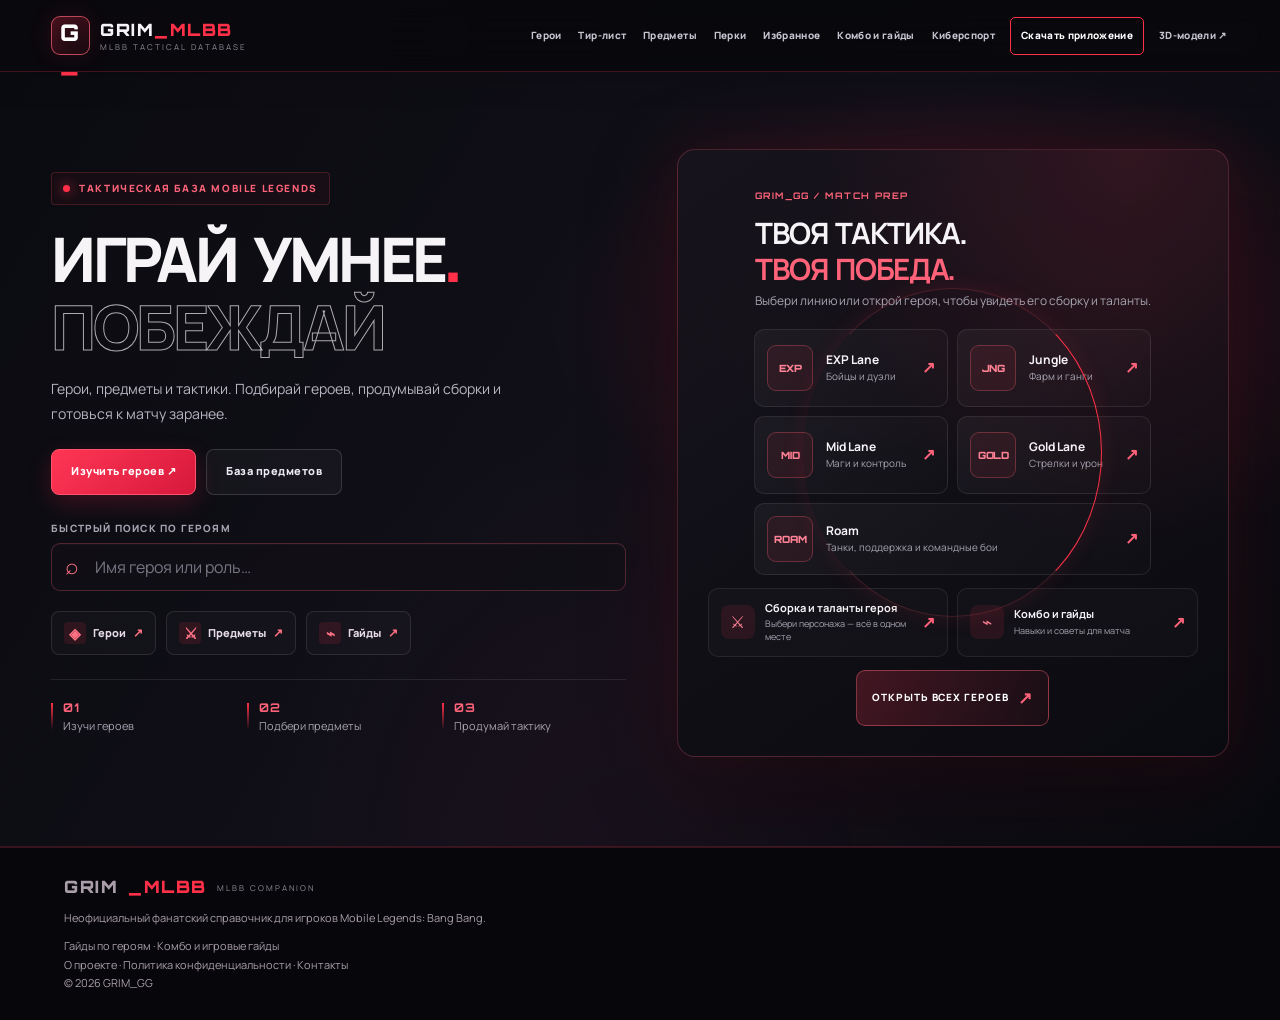
==== commit 8c520231: "Add project, privacy and contact links to footer" ====
--- a/index.html
+++ b/index.html
@@ -30,7 +30,7 @@
   <link rel="stylesheet" href="visual-refresh.css?v=2">
   <link rel="stylesheet" href="premium-update.css?v=8">
   <link rel="stylesheet" href="mobile-optimization.css?v=41">
-  <script src="script.js?v=114" defer></script>
+  <script src="script.js?v=116" defer></script>
   <script src="talents.js?v=23" defer></script>
 </head>
 <body>
@@ -140,7 +140,7 @@
   </div>
   <div class="tier-disclaimer">
     <strong>Тир-лист по общей статистике · патч 2.2.16a · 15.10.2026</strong>
-    <p>Ранги отражают общий срез всех рангов, а не отдельную силу на каждой линии. Процент побед не отражает всей картины: на результат влияют сложность героя, составы команд и уровень игроков. <a href="https://mlbbhub.com/tier-list" target="_blank" rel="noopener noreferrer">Источник статистики MLBBHub</a>.</p>
+    <p>Ранги основаны на статистике по всем рангам и не отражают эффективность героя на каждой отдельной линии. Процент побед не отражает всей картины: на результат влияют сложность героя, составы команд и уровень игроков. <a href="https://mlbbhub.com/tier-list" target="_blank" rel="noopener noreferrer">Источник статистики MLBBHub</a>.</p>
   </div>
   <input class="search tier-search" id="tierSearch" type="search" placeholder="Найти героя в тир-листе…" aria-label="Поиск героя в тир-листе">
   <div class="filter-row tier-filters" id="tierFilters" aria-label="Фильтр по уровню">
@@ -287,9 +287,9 @@
   <p class="count" id="comboCount" aria-live="polite"></p>
   <div class="combo-grid" id="comboGrid"></div>
   <div class="guide-grid combo-basics">
-    <article class="guide-card"><span class="guide-num">GUIDE_001</span><h3>ПЕРЕД ВХОДОМ В БОЙ</h3><p>Проверь мини-карту и положение союзников. Если ключевые умения контроля противника готовы, не входи в бой без плана отхода.</p></article>
-    <article class="guide-card"><span class="guide-num">GUIDE_002</span><h3>ПОСЛЕ КОМБО</h3><p>Не стой на месте ради ещё одной атаки. Оцени здоровье, доступные навыки и численность команд, затем решай — продолжить бой или отступить.</p></article>
-    <article class="guide-card"><span class="guide-num">GUIDE_003</span><h3>ТРЕНИРУЙ ПО ЧАСТЯМ</h3><p>Повтори порядок навыков отдельно, затем добавь перемещение и базовые атаки. Стабильное выполнение полезнее случайного быстрого нажатия.</p></article>
+    <article class="guide-card"><span class="guide-num">GUIDE_001</span><h3>ПЕРЕД ВХОДОМ В БОЙ</h3><p>Проверь мини-карту и положение союзников. Если у противника готовы ключевые навыки контроля, не вступай в бой без плана отхода.</p></article>
+    <article class="guide-card"><span class="guide-num">GUIDE_002</span><h3>ПОСЛЕ КОМБО</h3><p>Не стой на месте ради ещё одной атаки. Оцени здоровье, доступные навыки и соотношение сил команд, затем реши, продолжать бой или отступить.</p></article>
+    <article class="guide-card"><span class="guide-num">GUIDE_003</span><h3>ТРЕНИРУЙ ПО ЧАСТЯМ</h3><p>Повтори порядок навыков отдельно, затем добавь перемещение и базовые атаки. Стабильное выполнение комбинации полезнее, чем случайные быстрые нажатия.</p></article>
     <article class="guide-card"><span class="guide-num">GUIDE_004</span><h3>АДАПТИРУЙСЯ К МАТЧУ</h3><p>Комбо — это ориентир, а не обязательная цепочка. Против контроля, мобильных героев или нескольких соперников порядок действий может меняться.</p></article>
   </div>
   <p class="fine-print">Комбо Grim_gg — учебные ориентиры, а не официальные рекомендации разработчика. Названия и эффекты навыков, а также оптимальный порядок могут меняться после обновлений.</p>
@@ -338,7 +338,7 @@
       </article>
     </div>
     <a class="esports-link" href="https://ph-mpl.com/schedule" target="_blank" rel="noopener noreferrer">Проверить актуальное расписание и результаты ↗</a>
-    <p class="fine-print">Организатор может менять расписание. Не публикуем неподтверждённые пары и время матчей — сверяй их по официальной странице лиги.</p>
+    <p class="fine-print">Организатор может менять расписание. Мы не публикуем неподтверждённые пары и время матчей. Проверяй данные на официальной странице лиги.</p>
   </section>
   <div class="esports-grid" id="esportsNewsGrid" aria-live="polite">
     <article class="esports-card"><h3>Загружаем новости…</h3><p>Лента обновляется автоматически.</p></article>
@@ -351,7 +351,7 @@
       <a class="btn btn-red" href="https://esports.mobilelegends.com/" target="_blank" rel="noopener noreferrer">Официальный MLBB Esports ↗</a>
     </div>
   </div>
-  <p class="fine-print esports-disclaimer">Grim_gg — фанатский справочный проект, не связанный с MOONTON Games. Новости собраны со страниц организаторов; лента автоматически собирается из доступных официальных публикаций MOONTON Games. Расписание и результаты матчей могут обновляться с задержкой и проверяются по ссылкам организаторов.</p>
+  <p class="fine-print esports-disclaimer">Grim_gg — фанатский справочный проект, не связанный с MOONTON Games. Мы используем официальные публикации MOONTON Games и страницы организаторов. Расписание и результаты могут обновляться с задержкой, поэтому проверяй данные по ссылкам на организаторов.</p>
 </section>
 
 <section class="section download-section page-hidden" id="download">
@@ -386,7 +386,7 @@
       </ol>
     </article>
   </div>
-  <p class="download-status" id="installStatus" role="status" aria-live="polite">Grim_gg устанавливается с этого сайта. Установка добавляет ярлык-приложение и не удаляет данные браузера.</p>
+  <p class="download-status" id="installStatus" role="status" aria-live="polite">Grim_gg устанавливается с этого сайта. Установка добавляет ярлык сайта на главный экран и не удаляет данные браузера.</p>
   <p class="fine-print">Grim_gg — неофициальный фанатский справочник Mobile Legends: Bang Bang. Это веб-приложение (PWA), а не отдельный APK и не приложение из App Store. Для первоначальной загрузки и обновления данных нужен интернет.</p>
   <div class="download-footer-actions"><a class="btn btn-ghost" href="./">Открыть сайт</a><button class="btn btn-ghost" type="button" id="copySiteLink">Скопировать ссылку</button></div>
 </section>
@@ -401,6 +401,7 @@
   <a class="brand brand-small" href="?page=home">GRIM<span class="red">_MLBB</span><small>MLBB COMPANION</small></a>
   <p>Неофициальный фанатский справочник для игроков Mobile Legends: Bang Bang.</p>
   <nav aria-label="Разделы сайта"><a href="hero-guide/">Гайды по героям</a> · <a href="combo-guides/">Комбо и игровые гайды</a></nav>
+  <nav aria-label="Информация о сайте"><a href="about.html">О проекте</a> · <a href="privacy.html">Политика конфиденциальности</a> · <a href="contact.html">Контакты</a></nav>
   <span>© <span id="year"></span> GRIM_GG</span>
 </footer>
 <div class="hero-detail-modal" id="heroDetailModal" hidden>
@@ -423,7 +424,7 @@
   <script>
     if ("serviceWorker" in navigator) {
       window.addEventListener("load", () => {
-        navigator.serviceWorker.register("./sw.js?v=13", { scope: "./" })
+        navigator.serviceWorker.register("./sw.js?v=15", { scope: "./" })
           .catch((error) => console.warn("Grim_gg: service worker registration failed", error));
       });
     }
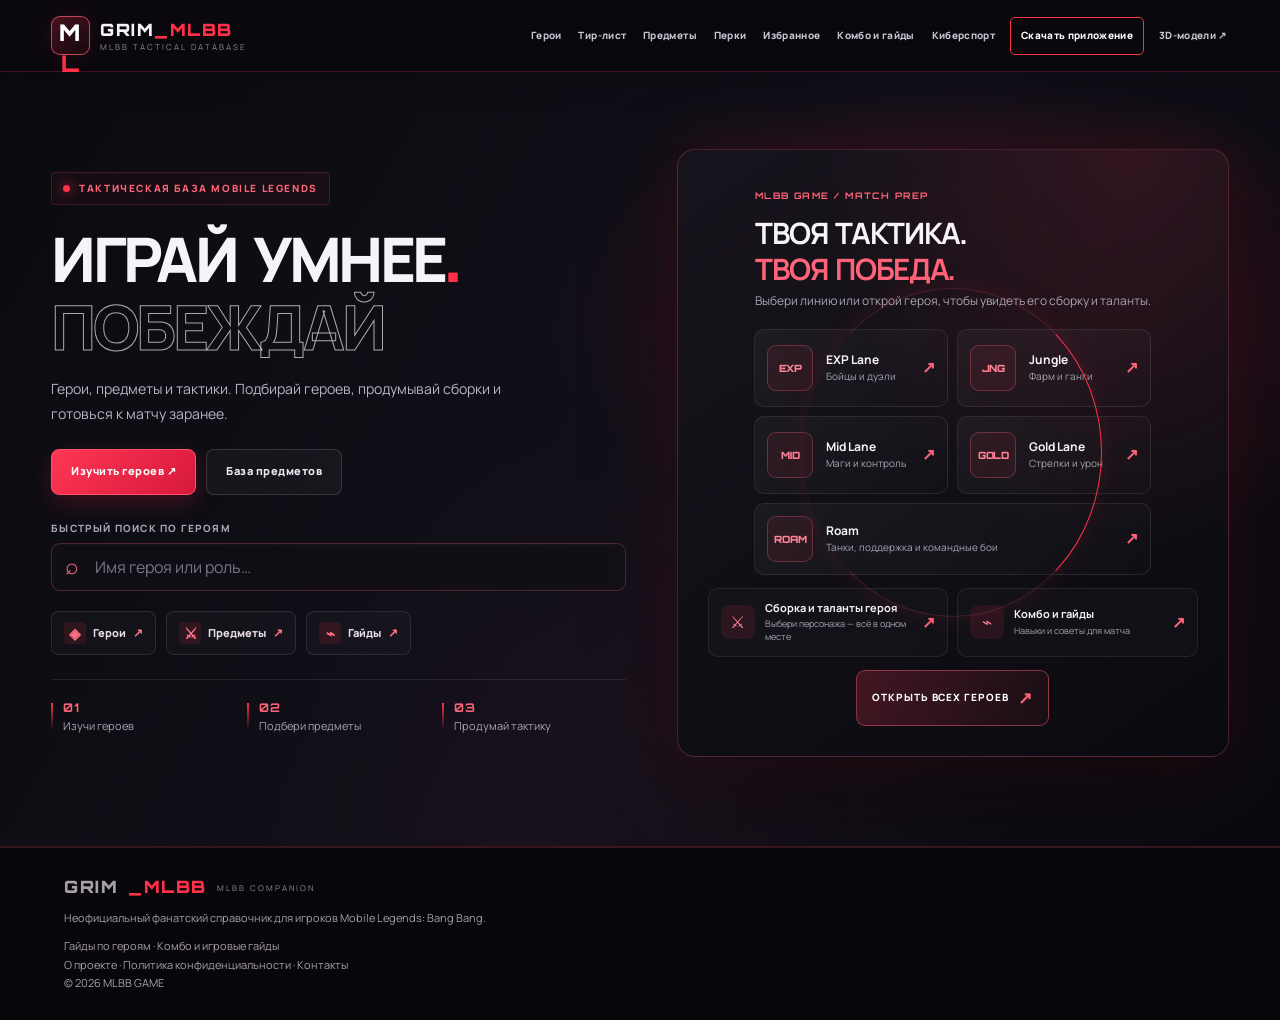
==== commit 2f773780: "Rebrand website as MLBB Game" ====
--- a/index.html
+++ b/index.html
@@ -13,17 +13,17 @@
   <meta name="google-site-verification" content="r26Y9b_Xno3qT_99X2WC50KTbfL9F_zotZzxkOzpjQU" />
   <meta property="og:type" content="website">
   <meta property="og:locale" content="ru_UA">
-  <meta property="og:site_name" content="Grim_gg">
-  <meta property="og:title" content="Grim_gg — тактическая база Mobile Legends">
-  <meta property="og:description" content="Изучай героев, подбирай сборки, настраивай таланты и тренируй комбо в Grim_gg — неофициальной тактической базе MLBB.">
-  <meta property="og:url" content="https://2002ufepab-debug.github.io/Grim-gg-/">
+  <meta property="og:site_name" content="MLBB Game">
+  <meta property="og:title" content="MLBB Game — тактическая база Mobile Legends">
+  <meta property="og:description" content="Изучай героев, подбирай сборки, настраивай таланты и тренируй комбо в MLBB Game — неофициальной тактической базе MLBB.">
+  <meta property="og:url" content="https://mlbbgame.github.io/Grim-gg-/">
   <meta name="twitter:card" content="summary">
-  <link rel="canonical" href="https://2002ufepab-debug.github.io/Grim-gg-/">
+  <link rel="canonical" href="https://mlbbgame.github.io/Grim-gg-/">
   <link rel="icon" href="favicon.svg" type="image/svg+xml">
   <link rel="preconnect" href="https://fonts.googleapis.com">
   <link rel="preconnect" href="https://fonts.gstatic.com" crossorigin>
-  <meta name="description" content="Grim_gg — неофициальная тактическая база Mobile Legends: герои по ролям, предметы, сборки, таланты, комбо и гайды.">
-  <title>Grim_gg — тактическая база Mobile Legends</title>
+  <meta name="description" content="MLBB Game — неофициальная тактическая база Mobile Legends: герои по ролям, предметы, сборки, таланты, комбо и гайды.">
+  <title>MLBB Game — тактическая база Mobile Legends</title>
   <link rel="stylesheet" href="styles.css?v=60">
   <link rel="stylesheet" href="talents.css?v=11">
   <link rel="stylesheet" href="layout-wide.css?v=18">
@@ -36,8 +36,8 @@
 <body>
 <a class="skip-link" href="#main-content">Перейти к содержимому</a>
 <header class="site-header">
-  <a class="brand" href="?page=home" aria-label="GRIM_GG — главная">
-    <span class="brand-symbol">G<span>_</span></span>
+  <a class="brand" href="?page=home" aria-label="MLBB GAME — главная">
+    <span class="brand-symbol">M<span>L</span></span>
     <span>GRIM<span class="red">_MLBB</span><small>MLBB TACTICAL DATABASE</small></span>
   </a>
   <button type="button" class="menu-toggle" id="menuToggle" aria-label="Открыть меню" aria-controls="nav" aria-expanded="false">☰</button>
@@ -84,7 +84,7 @@
   </div>
   <div class="hero-art home-hub" aria-label="Быстрый доступ к героям и тактике">
     <div class="home-hub-heading">
-      <span class="hero-feature-label">GRIM_GG / MATCH PREP</span>
+      <span class="hero-feature-label">MLBB GAME / MATCH PREP</span>
       <h2>ТВОЯ ТАКТИКА.<br><span>ТВОЯ ПОБЕДА.</span></h2>
       <p>Выбери линию или открой героя, чтобы увидеть его сборку и таланты.</p>
     </div>
@@ -292,7 +292,7 @@
     <article class="guide-card"><span class="guide-num">GUIDE_003</span><h3>ТРЕНИРУЙ ПО ЧАСТЯМ</h3><p>Повтори порядок навыков отдельно, затем добавь перемещение и базовые атаки. Стабильное выполнение комбинации полезнее, чем случайные быстрые нажатия.</p></article>
     <article class="guide-card"><span class="guide-num">GUIDE_004</span><h3>АДАПТИРУЙСЯ К МАТЧУ</h3><p>Комбо — это ориентир, а не обязательная цепочка. Против контроля, мобильных героев или нескольких соперников порядок действий может меняться.</p></article>
   </div>
-  <p class="fine-print">Комбо Grim_gg — учебные ориентиры, а не официальные рекомендации разработчика. Названия и эффекты навыков, а также оптимальный порядок могут меняться после обновлений.</p>
+  <p class="fine-print">Комбо MLBB Game — учебные ориентиры, а не официальные рекомендации разработчика. Названия и эффекты навыков, а также оптимальный порядок могут меняться после обновлений.</p>
 </section>
 
 <section class="section esports-section" id="esports">
@@ -351,12 +351,12 @@
       <a class="btn btn-red" href="https://esports.mobilelegends.com/" target="_blank" rel="noopener noreferrer">Официальный MLBB Esports ↗</a>
     </div>
   </div>
-  <p class="fine-print esports-disclaimer">Grim_gg — фанатский справочный проект, не связанный с MOONTON Games. Мы используем официальные публикации MOONTON Games и страницы организаторов. Расписание и результаты могут обновляться с задержкой, поэтому проверяй данные по ссылкам на организаторов.</p>
+  <p class="fine-print esports-disclaimer">MLBB Game — фанатский справочный проект, не связанный с MOONTON Games. Мы используем официальные публикации MOONTON Games и страницы организаторов. Расписание и результаты могут обновляться с задержкой, поэтому проверяй данные по ссылкам на организаторов.</p>
 </section>
 
 <section class="section download-section page-hidden" id="download">
   <div class="section-heading">
-    <div><div class="eyebrow">09 / INSTALL GRIM_GG</div><h2>GRIM_GG <span class="red">НА ТВОЁМ ТЕЛЕФОНЕ</span></h2></div>
+    <div><div class="eyebrow">09 / INSTALL MLBB GAME</div><h2>MLBB GAME <span class="red">НА ТВОЁМ ТЕЛЕФОНЕ</span></h2></div>
     <p>Установи тактическую базу на главный экран и открывай её как отдельное приложение.</p>
   </div>
   <div class="download-intro">
@@ -367,32 +367,32 @@
     <article class="download-platform-card" id="downloadAndroid">
       <div class="download-platform-icon" aria-hidden="true">ANDROID</div>
       <h3>Для Android</h3>
-      <p>Открой Grim_gg в Chrome и установи его на главный экран. Если браузер поддерживает быструю установку, кнопка ниже запустит её.</p>
+      <p>Открой MLBB Game в Chrome и установи его на главный экран. Если браузер поддерживает быструю установку, кнопка ниже запустит её.</p>
       <button class="btn btn-red download-install-button" type="button" id="installAndroidApp">Установить на Android</button>
       <ol class="download-steps">
         <li>Открой этот сайт в Google Chrome.</li>
         <li>Нажми «Установить приложение», если появится предложение. Если нет — открой меню <strong>⋮</strong> и выбери «Установить приложение» или «Добавить на главный экран».</li>
-        <li>Подтверди установку и запускай Grim_gg с иконки.</li>
+        <li>Подтверди установку и запускай MLBB Game с иконки.</li>
       </ol>
     </article>
     <article class="download-platform-card" id="downloadApple">
       <div class="download-platform-icon" aria-hidden="true">iOS</div>
       <h3>Для iPhone</h3>
-      <p>На iPhone Grim_gg устанавливается с помощью Safari — отдельный APK или скачивание из App Store для этого сайта не нужны.</p>
+      <p>На iPhone MLBB Game устанавливается с помощью Safari — отдельный APK или скачивание из App Store для этого сайта не нужны.</p>
       <ol class="download-steps">
-        <li>Открой Grim_gg в браузере <strong>Safari</strong>.</li>
+        <li>Открой MLBB Game в браузере <strong>Safari</strong>.</li>
         <li>Нажми кнопку «Поделиться» — значок квадрата со стрелкой вверх.</li>
         <li>Выбери «На экран Домой» (при необходимости — «Ещё»), затем нажми «Добавить».</li>
       </ol>
     </article>
   </div>
-  <p class="download-status" id="installStatus" role="status" aria-live="polite">Grim_gg устанавливается с этого сайта. Установка добавляет ярлык сайта на главный экран и не удаляет данные браузера.</p>
-  <p class="fine-print">Grim_gg — неофициальный фанатский справочник Mobile Legends: Bang Bang. Это веб-приложение (PWA), а не отдельный APK и не приложение из App Store. Для первоначальной загрузки и обновления данных нужен интернет.</p>
+  <p class="download-status" id="installStatus" role="status" aria-live="polite">MLBB Game устанавливается с этого сайта. Установка добавляет ярлык сайта на главный экран и не удаляет данные браузера.</p>
+  <p class="fine-print">MLBB Game — неофициальный фанатский справочник Mobile Legends: Bang Bang. Это веб-приложение (PWA), а не отдельный APK и не приложение из App Store. Для первоначальной загрузки и обновления данных нужен интернет.</p>
   <div class="download-footer-actions"><a class="btn btn-ghost" href="./">Открыть сайт</a><button class="btn btn-ghost" type="button" id="copySiteLink">Скопировать ссылку</button></div>
 </section>
 
 <section class="join-banner">
-  <div><div class="eyebrow">YOUR NEXT MATCH STARTS HERE</div><h2>ТАКТИКА — ТВОЁ <span class="red">ПРЕИМУЩЕСТВО.</span></h2><p>Возвращайся в Grim_gg перед следующим матчем.</p></div>
+  <div><div class="eyebrow">YOUR NEXT MATCH STARTS HERE</div><h2>ТАКТИКА — ТВОЁ <span class="red">ПРЕИМУЩЕСТВО.</span></h2><p>Возвращайся в MLBB Game перед следующим матчем.</p></div>
   <a class="btn btn-red" href="?page=home">Наверх ↑</a>
 </section>
 </main>
@@ -402,7 +402,7 @@
   <p>Неофициальный фанатский справочник для игроков Mobile Legends: Bang Bang.</p>
   <nav aria-label="Разделы сайта"><a href="hero-guide/">Гайды по героям</a> · <a href="combo-guides/">Комбо и игровые гайды</a></nav>
   <nav aria-label="Информация о сайте"><a href="about.html">О проекте</a> · <a href="privacy.html">Политика конфиденциальности</a> · <a href="contact.html">Контакты</a></nav>
-  <span>© <span id="year"></span> GRIM_GG</span>
+  <span>© <span id="year"></span> MLBB GAME</span>
 </footer>
 <div class="hero-detail-modal" id="heroDetailModal" hidden>
   <div class="hero-detail-backdrop" data-close-hero></div>
@@ -415,7 +415,7 @@
   <div class="build-modal-backdrop" data-close-build></div>
   <section class="build-modal-card" role="dialog" aria-modal="true" aria-labelledby="buildModalTitle">
     <button class="build-modal-close" type="button" data-close-build aria-label="Закрыть сборку">×</button>
-    <div class="eyebrow">GRIM_GG / HERO BUILD</div>
+    <div class="eyebrow">MLBB GAME / HERO BUILD</div>
     <div id="buildModalContent"></div>
   </section>
 </div>
@@ -425,7 +425,7 @@
     if ("serviceWorker" in navigator) {
       window.addEventListener("load", () => {
         navigator.serviceWorker.register("./sw.js?v=15", { scope: "./" })
-          .catch((error) => console.warn("Grim_gg: service worker registration failed", error));
+          .catch((error) => console.warn("MLBB Game: service worker registration failed", error));
       });
     }
   </script>
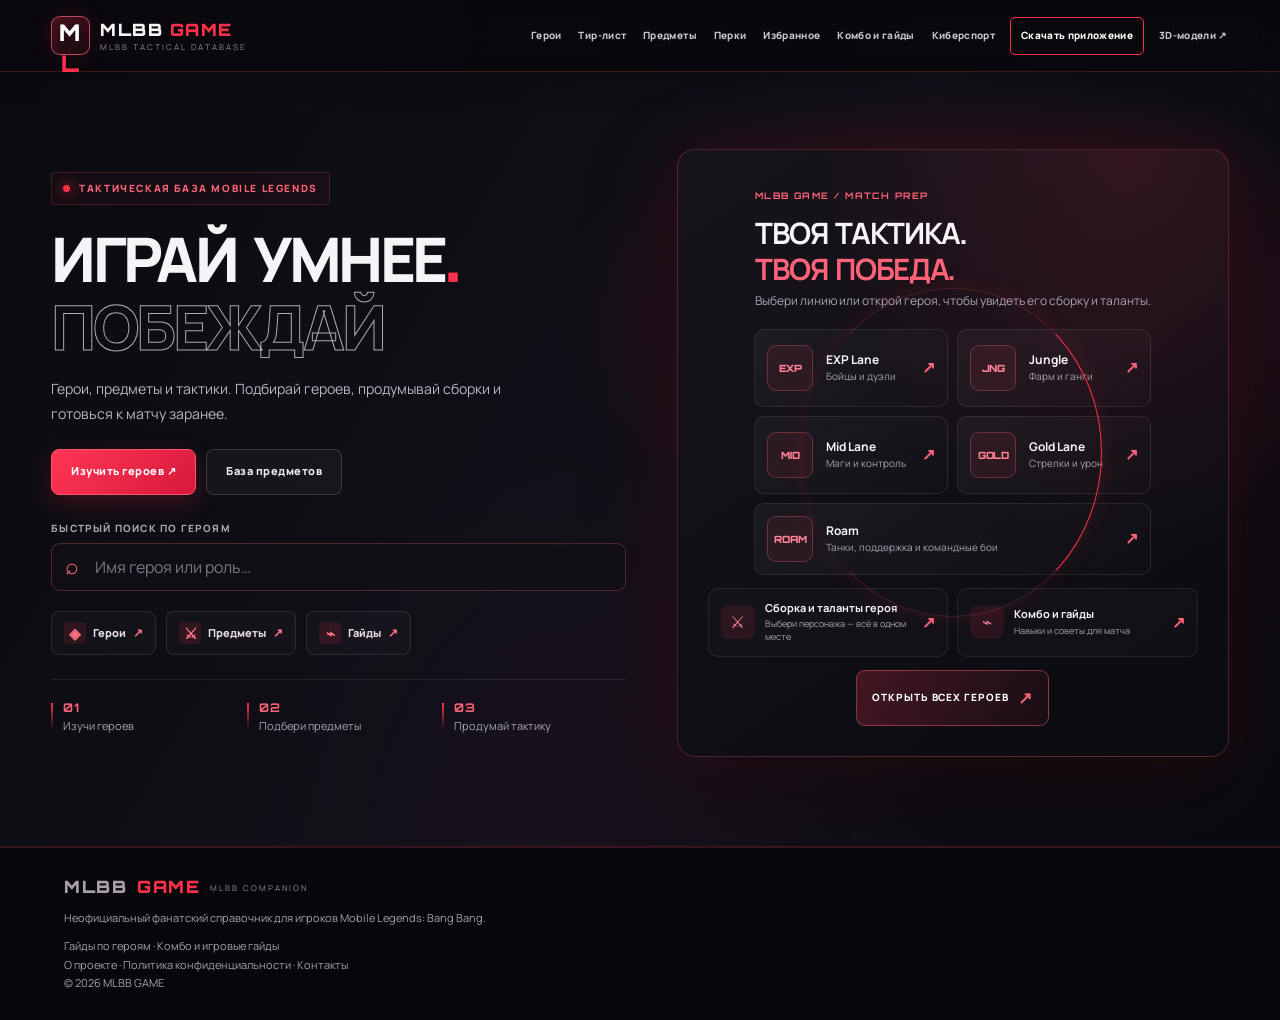
==== commit 6afba2db: "Finish MLBB Game logo rebrand" ====
--- a/index.html
+++ b/index.html
@@ -38,7 +38,7 @@
 <header class="site-header">
   <a class="brand" href="?page=home" aria-label="MLBB GAME — главная">
     <span class="brand-symbol">M<span>L</span></span>
-    <span>GRIM<span class="red">_MLBB</span><small>MLBB TACTICAL DATABASE</small></span>
+    <span>MLBB<span class="red"> GAME</span><small>MLBB TACTICAL DATABASE</small></span>
   </a>
   <button type="button" class="menu-toggle" id="menuToggle" aria-label="Открыть меню" aria-controls="nav" aria-expanded="false">☰</button>
   <nav class="nav" id="nav" aria-label="Основная навигация">
@@ -398,7 +398,7 @@
 </main>
 
 <footer class="footer">
-  <a class="brand brand-small" href="?page=home">GRIM<span class="red">_MLBB</span><small>MLBB COMPANION</small></a>
+  <a class="brand brand-small" href="?page=home">MLBB<span class="red"> GAME</span><small>MLBB COMPANION</small></a>
   <p>Неофициальный фанатский справочник для игроков Mobile Legends: Bang Bang.</p>
   <nav aria-label="Разделы сайта"><a href="hero-guide/">Гайды по героям</a> · <a href="combo-guides/">Комбо и игровые гайды</a></nav>
   <nav aria-label="Информация о сайте"><a href="about.html">О проекте</a> · <a href="privacy.html">Политика конфиденциальности</a> · <a href="contact.html">Контакты</a></nav>
